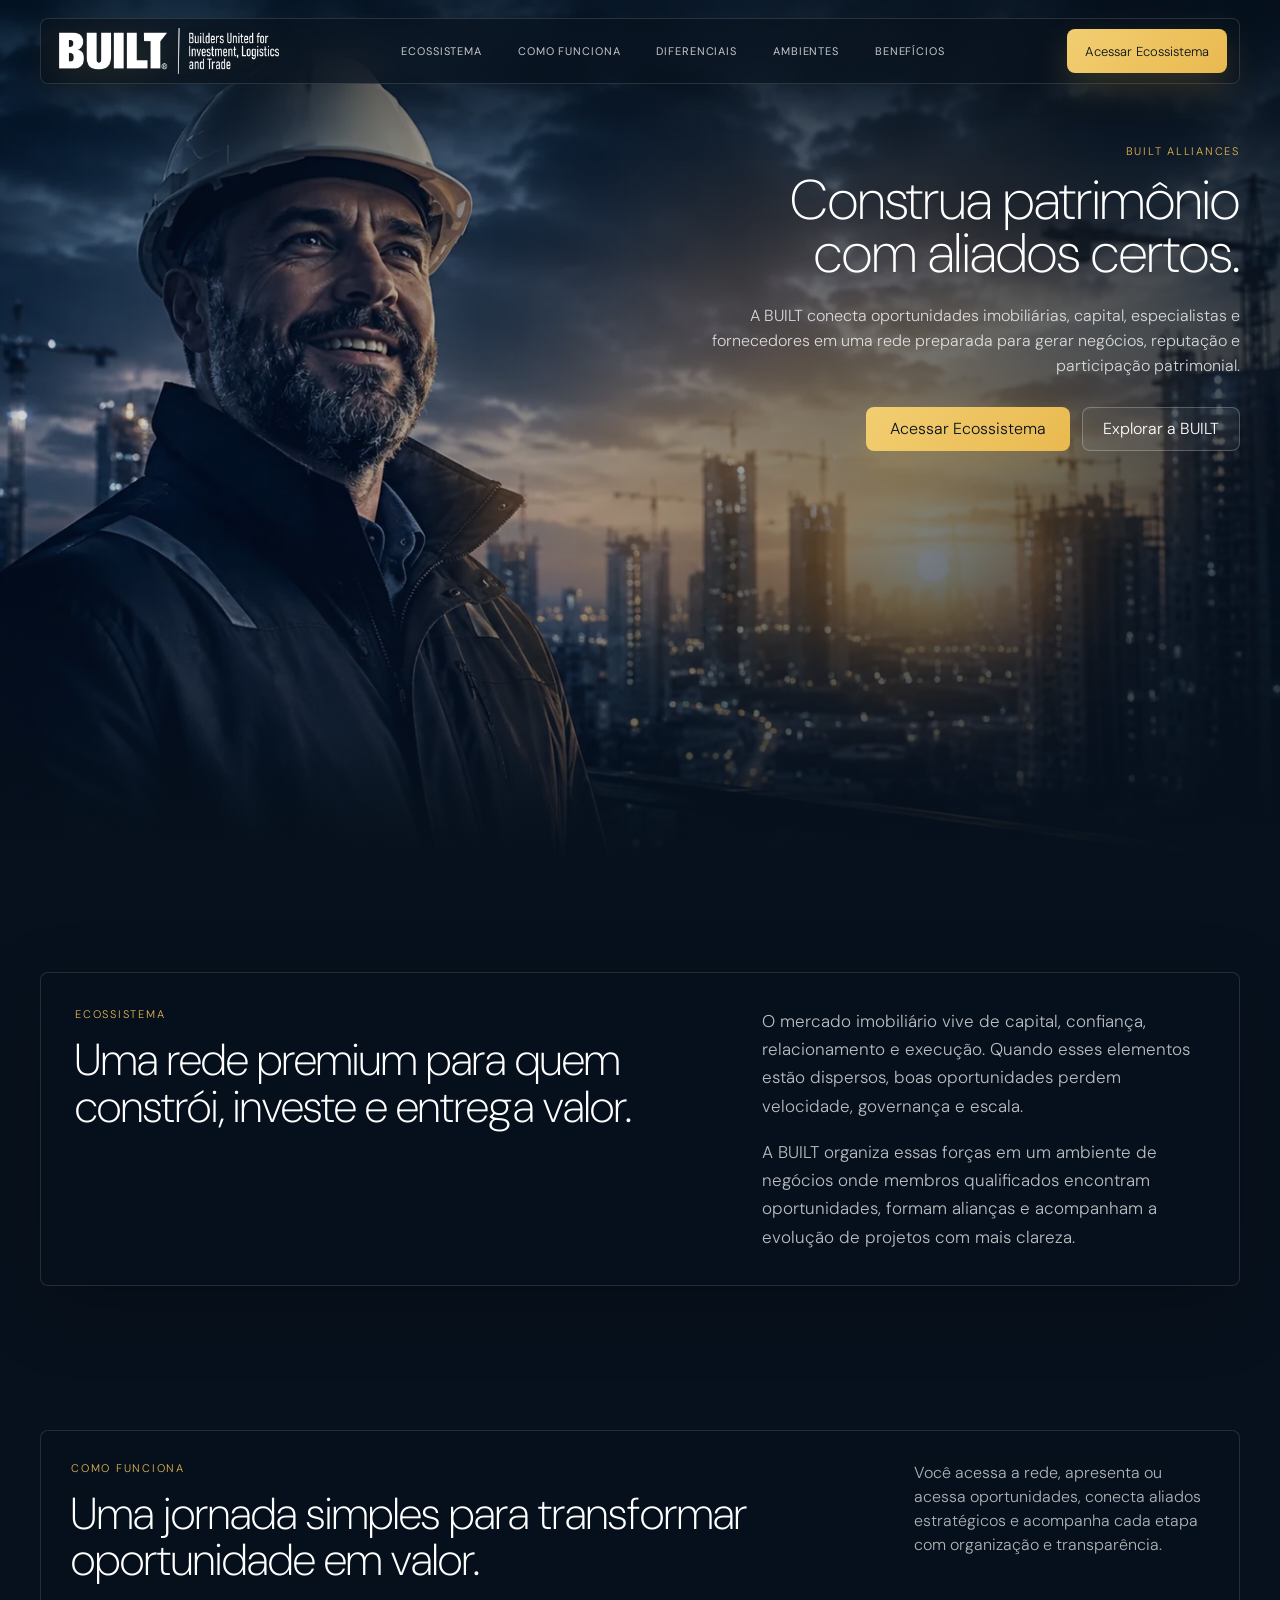
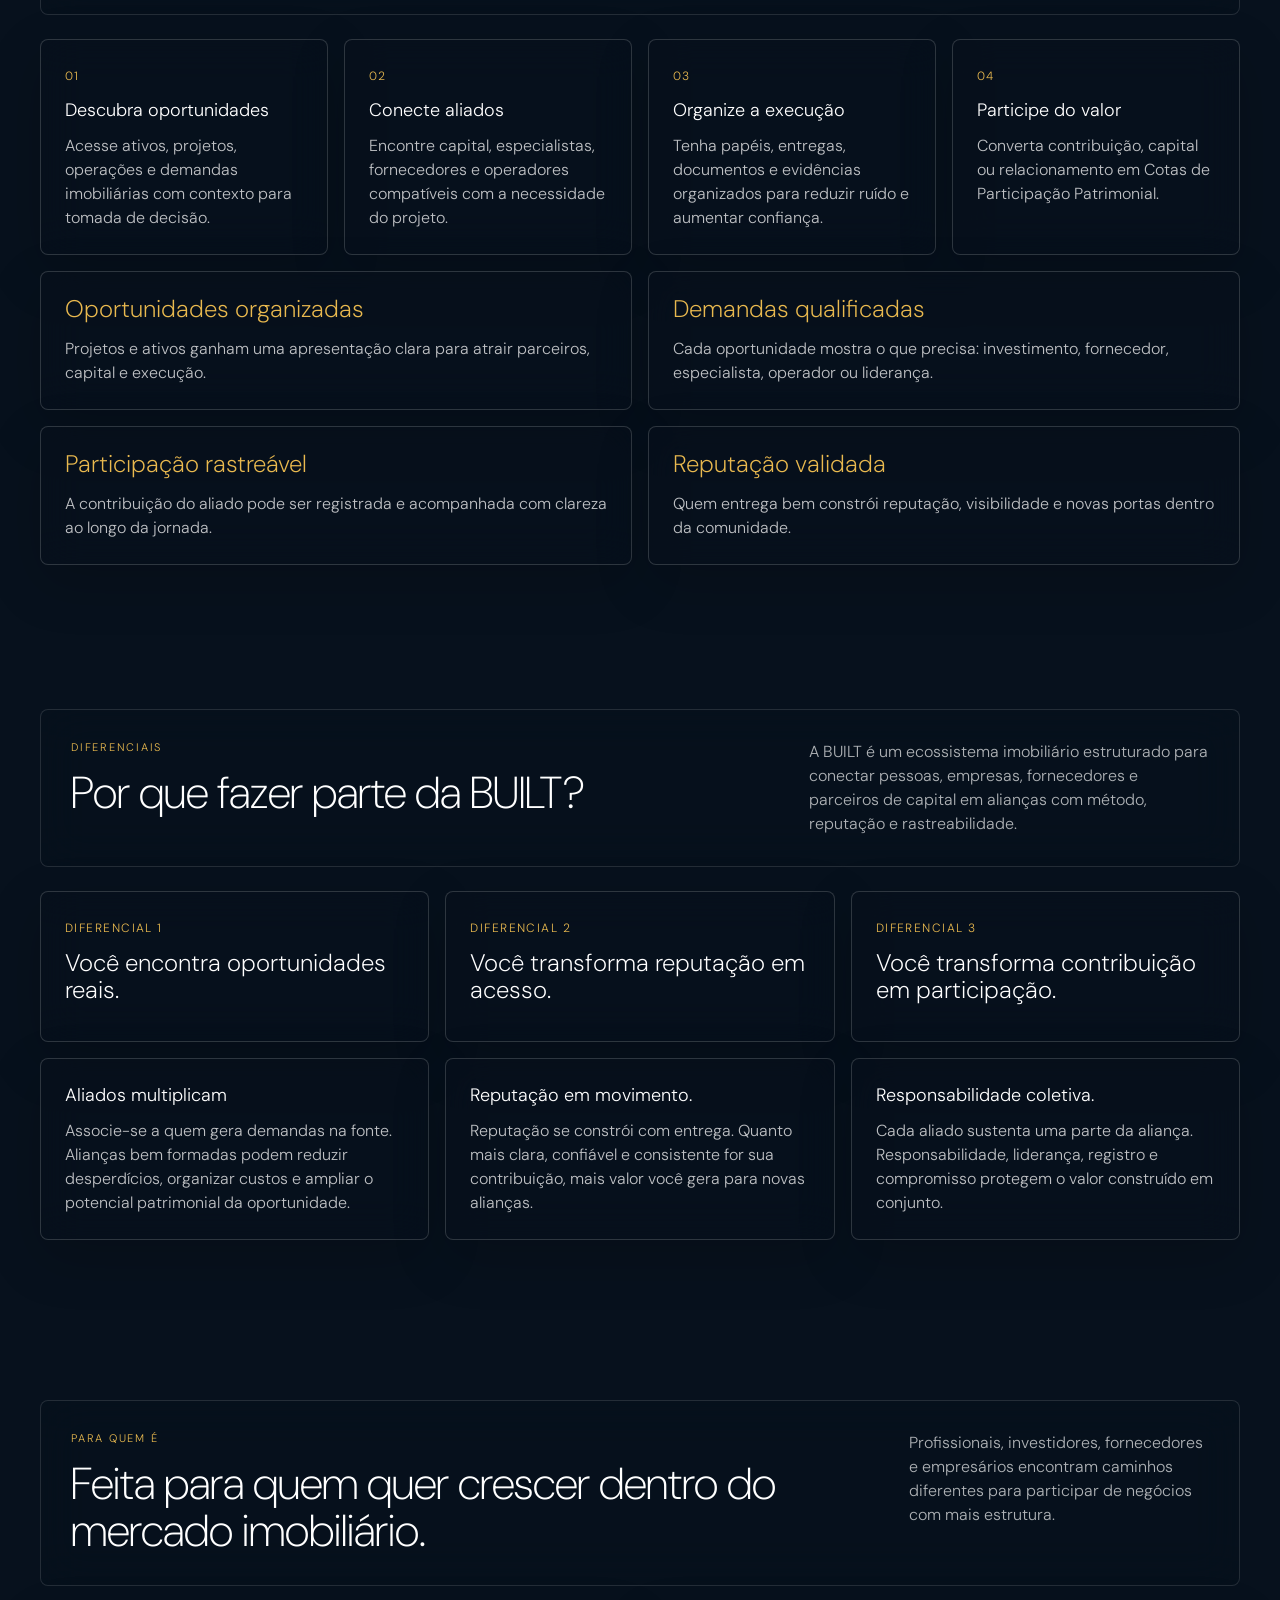
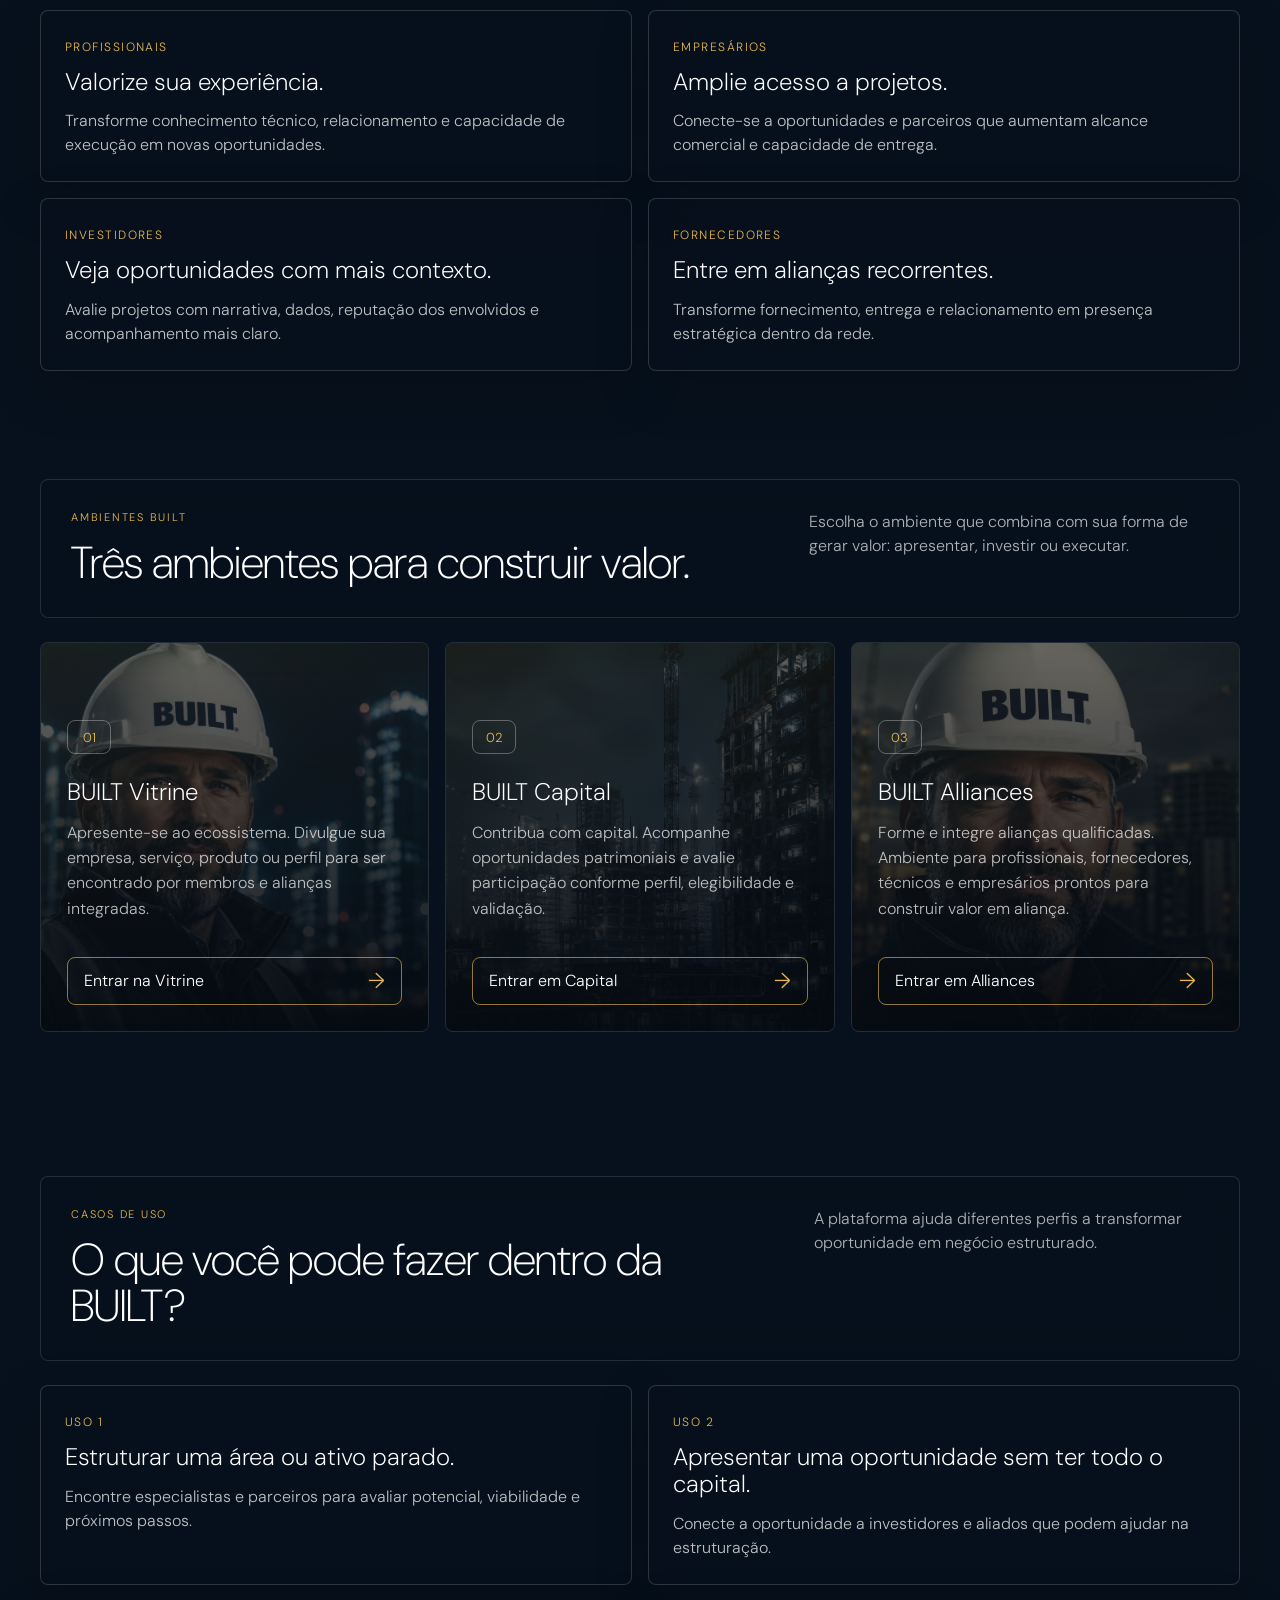
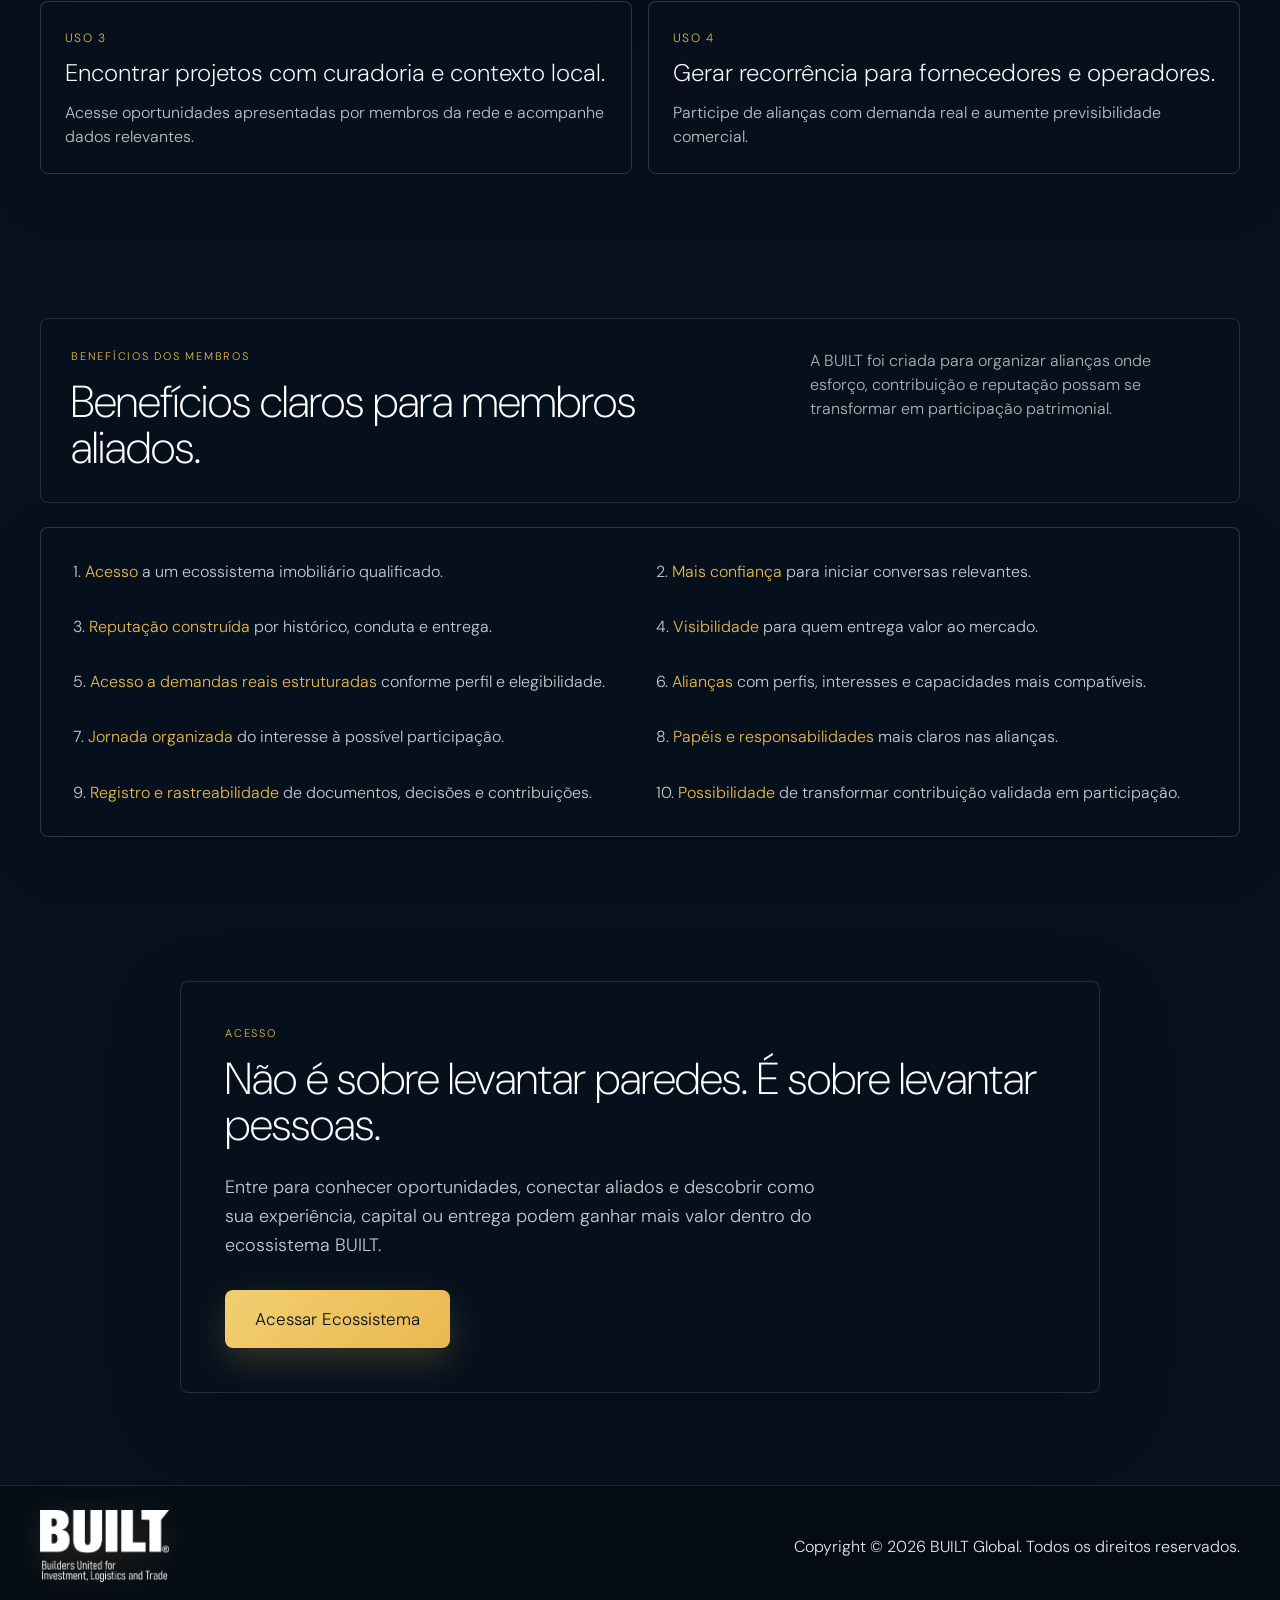
==== index.html @ 360d9e1a "Bust header logo cache" ====
<!doctype html>
<html lang="pt-BR">
  <head>
    <meta charset="utf-8">
    <meta name="viewport" content="width=device-width, initial-scale=1">
    <title>BUILT Alliances | Alianças Patrimoniais Imobiliárias</title>
    <meta
      name="description"
      content="BUILT Alliances conecta vitrine, capital e execução em um ecossistema digital para construção, investimento e desenvolvimento imobiliário."
    >
    <link rel="icon" type="image/svg+xml" href="assets/favicon.svg?v=20260610">
    <link rel="preconnect" href="https://fonts.googleapis.com">
    <link rel="preconnect" href="https://fonts.gstatic.com" crossorigin>
    <link href="https://fonts.googleapis.com/css2?family=DM+Sans:opsz,wght@9..40,200..900&display=swap" rel="stylesheet">
    <link rel="stylesheet" href="styles.css?v=20260605-thin-uppercase">
  </head>
  <body>
    <header class="site-header" data-header>
      <a class="brand" href="#inicio" aria-label="BUILT Alliances">
        <img src="assets/images/built-logo-header-wide-white.png?v=20260619" alt="BUILT">
      </a>

      <button class="menu-toggle" type="button" aria-label="Abrir menu" aria-expanded="false" aria-controls="main-nav">
        <span></span>
        <span></span>
      </button>

      <nav class="main-nav" id="main-nav" aria-label="Navegação principal">
        <a href="#ecossistema">ECOSSISTEMA</a>
        <a href="#metodo">COMO FUNCIONA</a>
        <a href="#jornada">DIFERENCIAIS</a>
        <a href="#ambientes">AMBIENTES</a>
        <a href="#beneficios">BENEFÍCIOS</a>
      </nav>

      <a class="header-cta" href="https://app.builtalliances.com/">Acessar Ecossistema</a>
    </header>

    <main>
      <section class="hero section" id="inicio" data-section>
        <div class="hero-shade"></div>
        <div class="hero-content">
          <p class="eyebrow">BUILT Alliances</p>
          <h1>Construa patrimônio com aliados certos.</h1>
          <p class="hero-copy">
            A BUILT conecta oportunidades imobiliárias, capital, especialistas e fornecedores em uma rede preparada para
            gerar negócios, reputação e participação patrimonial.
          </p>
          <div class="hero-actions">
            <a class="primary-button" href="https://app.builtalliances.com/">Acessar Ecossistema</a>
            <a class="secondary-button" href="#ecossistema">Explorar a BUILT</a>
          </div>
        </div>
      </section>

      <section class="section intro-band" id="ecossistema" data-section>
        <div class="split-layout">
          <div>
            <div class="section-kicker">Ecossistema</div>
            <h2>Uma rede premium para quem constrói, investe e entrega valor.</h2>
          </div>
          <div class="lead-stack">
            <p>
              O mercado imobiliário vive de capital, confiança, relacionamento e execução. Quando esses elementos estão
              dispersos, boas oportunidades perdem velocidade, governança e escala.
            </p>
            <p>
              A BUILT organiza essas forças em um ambiente de negócios onde membros qualificados encontram oportunidades,
              formam alianças e acompanham a evolução de projetos com mais clareza.
            </p>
          </div>
        </div>
      </section>

      <section class="section method-section" id="metodo" data-section>
        <div class="section-heading">
          <div>
            <div class="section-kicker">Como funciona</div>
            <h2>Uma jornada simples para transformar oportunidade em valor.</h2>
          </div>
          <p>Você acessa a rede, apresenta ou acessa oportunidades, conecta aliados estratégicos e acompanha cada etapa com organização e transparência.</p>
        </div>

        <div class="force-grid">
          <article>
            <span>01</span>
            <strong>Descubra oportunidades</strong>
            <p>Acesse ativos, projetos, operações e demandas imobiliárias com contexto para tomada de decisão.</p>
          </article>
          <article>
            <span>02</span>
            <strong>Conecte aliados</strong>
            <p>Encontre capital, especialistas, fornecedores e operadores compatíveis com a necessidade do projeto.</p>
          </article>
          <article>
            <span>03</span>
            <strong>Organize a execução</strong>
            <p>Tenha papéis, entregas, documentos e evidências organizados para reduzir ruído e aumentar confiança.</p>
          </article>
          <article>
            <span>04</span>
            <strong>Participe do valor</strong>
            <p>Converta contribuição, capital ou relacionamento em Cotas de Participação Patrimonial.</p>
          </article>
        </div>

        <div class="method-flow">
          <article>
            <h3>Oportunidades organizadas</h3>
            <p>Projetos e ativos ganham uma apresentação clara para atrair parceiros, capital e execução.</p>
          </article>
          <article>
            <h3>Demandas qualificadas</h3>
            <p>Cada oportunidade mostra o que precisa: investimento, fornecedor, especialista, operador ou liderança.</p>
          </article>
          <article>
            <h3>Participação rastreável</h3>
            <p>A contribuição do aliado pode ser registrada e acompanhada com clareza ao longo da jornada.</p>
          </article>
          <article>
            <h3>Reputação validada</h3>
            <p>Quem entrega bem constrói reputação, visibilidade e novas portas dentro da comunidade.</p>
          </article>
        </div>
      </section>

      <section class="section principles-section" id="jornada" data-section>
        <div class="section-heading">
          <div>
            <div class="section-kicker">Diferenciais</div>
            <h2>Por que fazer parte da BUILT?</h2>
          </div>
          <p>A BUILT é um ecossistema imobiliário estruturado para conectar pessoas, empresas, fornecedores e parceiros de capital em alianças com método, reputação e rastreabilidade.</p>
        </div>

        <div class="principles-grid">
          <article>
            <span>Diferencial 1</span>
            <h3>Você encontra oportunidades reais.</h3>
          </article>
          <article>
            <span>Diferencial 2</span>
            <h3>Você transforma reputação em acesso.</h3>
          </article>
          <article>
            <span>Diferencial 3</span>
            <h3>Você transforma contribuição em participação.</h3>
          </article>
        </div>

        <div class="values-grid">
          <article>
            <strong>Aliados multiplicam</strong>
            <p>Associe-se a quem gera demandas na fonte. Alianças bem formadas podem reduzir desperdícios, organizar custos e ampliar o potencial patrimonial da oportunidade.</p>
          </article>
          <article>
            <strong>Reputação em movimento.</strong>
            <p>Reputação se constrói com entrega. Quanto mais clara, confiável e consistente for sua contribuição, mais valor você gera para novas alianças.</p>
          </article>
          <article>
            <strong>Responsabilidade coletiva.</strong>
            <p>Cada aliado sustenta uma parte da aliança. Responsabilidade, liderança, registro e compromisso protegem o valor construído em conjunto.</p>
          </article>
        </div>
      </section>

      <section class="section generation-section" data-section>
        <div class="section-heading">
          <div>
            <div class="section-kicker">Para quem é</div>
            <h2>Feita para quem quer crescer dentro do mercado imobiliário.</h2>
          </div>
          <p>Profissionais, investidores, fornecedores e empresários encontram caminhos diferentes para participar de negócios com mais estrutura.</p>
        </div>

        <div class="generation-grid">
          <article>
            <span>Profissionais</span>
            <h3>Valorize sua experiência.</h3>
            <p>Transforme conhecimento técnico, relacionamento e capacidade de execução em novas oportunidades.</p>
          </article>
          <article>
            <span>Empresários</span>
            <h3>Amplie acesso a projetos.</h3>
            <p>Conecte-se a oportunidades e parceiros que aumentam alcance comercial e capacidade de entrega.</p>
          </article>
          <article>
            <span>Investidores</span>
            <h3>Veja oportunidades com mais contexto.</h3>
            <p>Avalie projetos com narrativa, dados, reputação dos envolvidos e acompanhamento mais claro.</p>
          </article>
          <article>
            <span>Fornecedores</span>
            <h3>Entre em alianças recorrentes.</h3>
            <p>Transforme fornecimento, entrega e relacionamento em presença estratégica dentro da rede.</p>
          </article>
        </div>
      </section>

      <section class="section modules" id="ambientes" data-section>
        <div class="section-heading">
          <div>
            <div class="section-kicker">Ambientes BUILT</div>
            <h2>Três ambientes para construir valor.</h2>
          </div>
          <p>Escolha o ambiente que combina com sua forma de gerar valor: apresentar, investir ou executar.</p>
        </div>

        <div class="module-grid">
          <article class="module-card module-card-vitrine">
            <span class="module-icon">01</span>
            <h3>BUILT Vitrine</h3>
            <p>Apresente-se ao ecossistema. Divulgue sua empresa, serviço, produto ou perfil para ser encontrado por membros e alianças integradas.</p>
            <a href="https://app.builtalliances.com/" aria-label="Entrar na Vitrine">Entrar na Vitrine</a>
          </article>
          <article class="module-card module-card-capital">
            <span class="module-icon">02</span>
            <h3>BUILT Capital</h3>
            <p>Contribua com capital. Acompanhe oportunidades patrimoniais e avalie participação conforme perfil, elegibilidade e validação.</p>
            <a href="https://app.builtalliances.com/" aria-label="Entrar em Capital">Entrar em Capital</a>
          </article>
          <article class="module-card module-card-alliances">
            <span class="module-icon">03</span>
            <h3>BUILT Alliances</h3>
            <p>Forme e integre alianças qualificadas. Ambiente para profissionais, fornecedores, técnicos e empresários prontos para construir valor em aliança.</p>
            <a href="https://app.builtalliances.com/" aria-label="Entrar em Alliances">Entrar em Alliances</a>
          </article>
        </div>
      </section>

      <section class="section scenarios-section" data-section>
        <div class="section-heading">
          <div>
            <div class="section-kicker">Casos de uso</div>
            <h2>O que você pode fazer dentro da BUILT?</h2>
          </div>
          <p>A plataforma ajuda diferentes perfis a transformar oportunidade em negócio estruturado.</p>
        </div>

        <div class="scenario-grid">
          <article>
            <span>Uso 1</span>
            <h3>Estruturar uma área ou ativo parado.</h3>
            <p>Encontre especialistas e parceiros para avaliar potencial, viabilidade e próximos passos.</p>
          </article>
          <article>
            <span>Uso 2</span>
            <h3>Apresentar uma oportunidade sem ter todo o capital.</h3>
            <p>Conecte a oportunidade a investidores e aliados que podem ajudar na estruturação.</p>
          </article>
          <article>
            <span>Uso 3</span>
            <h3>Encontrar projetos com curadoria e contexto local.</h3>
            <p>Acesse oportunidades apresentadas por membros da rede e acompanhe dados relevantes.</p>
          </article>
          <article>
            <span>Uso 4</span>
            <h3>Gerar recorrência para fornecedores e operadores.</h3>
            <p>Participe de alianças com demanda real e aumente previsibilidade comercial.</p>
          </article>
        </div>
      </section>

      <section class="section benefits-section" id="beneficios" data-section>
        <div class="section-heading">
          <div>
            <div class="section-kicker">Benefícios dos membros</div>
            <h2>Benefícios claros para membros aliados.</h2>
          </div>
          <p>A BUILT foi criada para organizar alianças onde esforço, contribuição e reputação possam se transformar em participação patrimonial.</p>
        </div>

        <ol class="benefit-list">
          <li><strong>Acesso</strong> a um ecossistema imobiliário qualificado.</li>
          <li><strong>Mais confiança</strong> para iniciar conversas relevantes.</li>
          <li><strong>Reputação construída</strong> por histórico, conduta e entrega.</li>
          <li><strong>Visibilidade</strong> para quem entrega valor ao mercado.</li>
          <li><strong>Acesso a demandas reais estruturadas</strong> conforme perfil e elegibilidade.</li>
          <li><strong>Alianças</strong> com perfis, interesses e capacidades mais compatíveis.</li>
          <li><strong>Jornada organizada</strong> do interesse à possível participação.</li>
          <li><strong>Papéis e responsabilidades</strong> mais claros nas alianças.</li>
          <li><strong>Registro e rastreabilidade</strong> de documentos, decisões e contribuições.</li>
          <li><strong>Possibilidade</strong> de transformar contribuição validada em participação.</li>
        </ol>
      </section>

      <section class="section app-section" id="app" data-section>
        <div class="app-content">
          <div class="section-kicker">Acesso</div>
          <h2>Não é sobre levantar paredes. É sobre levantar pessoas.</h2>
          <p>
            Entre para conhecer oportunidades, conectar aliados e descobrir como sua experiência, capital ou entrega
            podem ganhar mais valor dentro do ecossistema BUILT.
          </p>
          <a class="primary-button large" href="https://app.builtalliances.com/" aria-label="Acessar Ecossistema BUILT">Acessar Ecossistema</a>
        </div>
      </section>
    </main>

    <footer class="site-footer">
      <img src="assets/images/built-logo-horizontal-white.png" alt="BUILT">
      <span>Copyright © <span data-current-year>2026</span> BUILT Global. Todos os direitos reservados.</span>
    </footer>

    <script src="script.js?v=20260605-thin-uppercase"></script>
  </body>
</html>
---- styles.css ----
:root {
  --ink: #07111d;
  --night: #0a1725;
  --steel: #132235;
  --mist: #dbe4ec;
  --muted: #9ba8b6;
  --white: #ffffff;
  --gold: #e9b94f;
  --gold-soft: #f2ce72;
  --gold-dark: #b88528;
  --line: rgba(255, 255, 255, 0.12);
  --glass: rgba(8, 17, 30, 0.56);
  --header-height: 82px;
  --content-width: 1200px;
  --section-gap: 72px;
}

* {
  box-sizing: border-box;
}

html {
  scroll-behavior: smooth;
}

body {
  margin: 0;
  color: var(--white);
  background: #07111d;
  font-family: "DM Sans", system-ui, -apple-system, BlinkMacSystemFont, "Segoe UI", sans-serif;
  font-weight: 300;
  font-variation-settings: "wght" 300;
  overflow-x: hidden;
}

body::before {
  content: "";
  position: fixed;
  inset: 0;
  z-index: -2;
  background: #07111d;
}

body::after {
  display: none;
}

body.menu-open {
  overflow: hidden;
}

img {
  display: block;
  max-width: 100%;
}

a {
  color: inherit;
  text-decoration: none;
}

.site-header {
  position: fixed;
  z-index: 50;
  top: 18px;
  left: 50%;
  width: min(var(--content-width), calc(100% - 32px));
  min-height: 64px;
  transform: translateX(-50%);
  display: grid;
  grid-template-columns: auto 1fr auto;
  align-items: center;
  gap: 24px;
  padding: 9px 12px 9px 18px;
  border: 1px solid rgba(255, 255, 255, 0.13);
  border-radius: 8px;
  background: rgba(7, 17, 29, 0.72);
  backdrop-filter: blur(20px);
  box-shadow: 0 18px 56px rgba(0, 0, 0, 0.26);
  transition: background 220ms ease, border-color 220ms ease, top 220ms ease;
}

.site-header.is-scrolled {
  top: 10px;
  background: rgba(7, 17, 29, 0.92);
  border-color: rgba(233, 185, 79, 0.28);
}

.brand {
  width: 220px;
  height: 46px;
  display: flex;
  align-items: center;
}

.brand img {
  width: 100%;
  height: 100%;
  object-fit: contain;
  object-position: left center;
  filter: drop-shadow(0 6px 18px rgba(233, 185, 79, 0.18));
}

.site-footer img {
  width: 100%;
  filter: drop-shadow(0 6px 18px rgba(233, 185, 79, 0.18));
}

.main-nav {
  display: flex;
  justify-content: center;
  gap: 8px;
}

.main-nav a {
  min-height: 40px;
  display: inline-flex;
  align-items: center;
  padding: 0 14px;
  border-radius: 8px;
  color: rgba(255, 255, 255, 0.74);
  font-size: 11px;
  font-weight: 420;
  font-variation-settings: "wght" 420;
  letter-spacing: 0.08em;
  text-transform: uppercase;
  transition: color 180ms ease, background 180ms ease;
}

.main-nav a:hover,
.main-nav a.is-active {
  color: var(--white);
  background: rgba(233, 185, 79, 0.13);
}

.header-cta,
.primary-button,
.secondary-button {
  min-height: 44px;
  display: inline-flex;
  align-items: center;
  justify-content: center;
  gap: 10px;
  border-radius: 8px;
  font-weight: 460;
  letter-spacing: 0;
  transition: transform 180ms ease, box-shadow 180ms ease, border-color 180ms ease, background 180ms ease;
}

.header-cta,
.primary-button {
  color: #07111d;
  background: linear-gradient(135deg, var(--gold-soft), var(--gold));
  box-shadow: 0 14px 34px rgba(233, 185, 79, 0.20);
}

.header-cta {
  padding: 0 18px;
  font-size: 13px;
}

.primary-button {
  padding: 0 24px;
}

.primary-button.large {
  min-height: 58px;
  padding: 0 30px;
  font-size: 17px;
}

.secondary-button {
  padding: 0 20px;
  border: 1px solid rgba(255, 255, 255, 0.24);
  background: rgba(255, 255, 255, 0.055);
  color: var(--white);
}

.header-cta:hover,
.primary-button:hover,
.secondary-button:hover {
  transform: translateY(-2px);
}

.menu-toggle {
  display: none;
  width: 44px;
  height: 44px;
  border: 1px solid var(--line);
  border-radius: 8px;
  background: rgba(255, 255, 255, 0.08);
  padding: 0;
}

.menu-toggle span {
  display: block;
  width: 18px;
  height: 2px;
  margin: 5px auto;
  background: var(--white);
  transition: transform 180ms ease;
}

.section {
  position: relative;
  width: min(var(--content-width), calc(100% - 40px));
  margin-inline: auto;
  scroll-margin-top: 110px;
  overflow: visible;
}

.intro-band,
.modules,
.method-section,
.principles-section,
.scenarios-section,
.benefits-section,
.generation-section {
  overflow: visible;
}

.hero {
  display: grid;
  width: 100%;
  min-height: 100svh;
  max-width: none;
  align-items: start;
  margin-inline: 0;
  padding: 0 max(20px, calc((100vw - var(--content-width)) / 2));
  background:
    linear-gradient(90deg, rgba(7, 17, 29, 0.08) 0%, rgba(7, 17, 29, 0.22) 42%, rgba(7, 17, 29, 0.72) 100%),
    linear-gradient(0deg, rgba(7, 17, 29, 0.78) 0%, rgba(7, 17, 29, 0.04) 44%, rgba(7, 17, 29, 0.38) 100%),
    url("assets/images/built-10.webp") center / cover no-repeat;
}

.hero::before {
  display: none;
}

.hero::after {
  content: "";
  position: absolute;
  left: 0;
  right: 0;
  bottom: 0;
  height: 170px;
  background: linear-gradient(180deg, rgba(7, 17, 29, 0), #07111d 78%);
  pointer-events: none;
}

.hero-bg,
.hero-slide,
.hero-slider,
.hero-progress,
.app-section > img {
  display: none;
}

.hero-bg {
  position: absolute;
  inset: 0;
  width: 100%;
  height: 100%;
  object-fit: cover;
}

.hero-shade {
  display: none;
}

.hero-content {
  position: relative;
  z-index: 2;
  justify-self: end;
  width: min(560px, 100%);
  margin-top: clamp(142px, 16vh, 180px);
  padding: 0;
  border: 0;
  border-radius: 0;
  background: transparent;
  backdrop-filter: none;
  box-shadow: none;
  text-align: right;
  transform: translateY(20px);
  opacity: 0;
  animation: reveal 700ms ease 140ms forwards;
}

.eyebrow,
.section-kicker {
  margin: 0 0 16px;
  color: var(--gold);
  font-family: "DM Sans", system-ui, sans-serif;
  font-size: 11px;
  font-weight: 460;
  letter-spacing: 0.16em;
  text-transform: uppercase;
}

h1,
h2,
h3,
p {
  margin-top: 0;
}

h1 {
  margin-bottom: 22px;
  font-family: "DM Sans", system-ui, sans-serif;
  font-size: clamp(48px, 4.35vw, 76px);
  line-height: 0.96;
  font-weight: 200;
  font-variation-settings: "wght" 200;
  letter-spacing: 0;
  max-width: 560px;
}

h2 {
  margin-bottom: 0;
  font-family: "DM Sans", system-ui, sans-serif;
  font-size: clamp(34px, 3.5vw, 56px);
  line-height: 1.04;
  font-weight: 220;
  font-variation-settings: "wght" 220;
  letter-spacing: 0;
}

h3 {
  margin-bottom: 14px;
  font-family: "DM Sans", system-ui, sans-serif;
  font-size: 24px;
  line-height: 1.16;
  font-weight: 260;
  font-variation-settings: "wght" 260;
}

.hero-copy {
  width: min(540px, 100%);
  margin-left: auto;
  margin-bottom: 28px;
  color: rgba(255, 255, 255, 0.78);
  font-size: clamp(16px, 0.95vw, 18px);
  line-height: 1.58;
}

.hero-actions {
  display: flex;
  flex-wrap: wrap;
  justify-content: flex-end;
  gap: 12px;
}

@media (max-height: 780px) and (min-width: 901px) {
  h1 {
    font-size: clamp(42px, 3.8vw, 60px);
    max-width: 540px;
  }

  .hero-copy {
    font-size: 17px;
    max-width: 520px;
  }
}

@media (min-width: 1600px) {
  :root {
    --content-width: 1240px;
  }

  .hero-content {
    width: 610px;
    margin-top: 170px;
  }
}

.intro-band,
.method-section,
.principles-section,
.modules,
.scenarios-section,
.benefits-section,
.generation-section {
  padding: var(--section-gap) 0;
  background: transparent;
}

.intro-band {
  display: flex;
  align-items: center;
}

.split-layout {
  width: 100%;
  display: grid;
  grid-template-columns: minmax(0, 1.1fr) minmax(300px, 0.8fr);
  gap: clamp(32px, 6vw, 84px);
  align-items: start;
  padding: clamp(22px, 3vw, 34px);
  border: 1px solid rgba(255, 255, 255, 0.12);
  border-radius: 8px;
  background: rgba(7, 17, 29, 0.56);
  backdrop-filter: blur(22px);
  box-shadow: 0 22px 72px rgba(0, 0, 0, 0.22);
}

.lead-stack {
  display: grid;
  gap: 18px;
  color: rgba(255, 255, 255, 0.72);
  font-size: 17px;
  line-height: 1.66;
}

.lead-stack p {
  margin-bottom: 0;
}

.force-grid,
.method-flow,
.principles-grid,
.values-grid,
.scenario-grid,
.generation-grid {
  display: grid;
  gap: 16px;
}

.force-grid {
  grid-template-columns: repeat(4, minmax(0, 1fr));
  margin-bottom: 16px;
}

.method-flow,
.scenario-grid,
.generation-grid {
  grid-template-columns: repeat(2, minmax(0, 1fr));
}

.principles-grid,
.values-grid {
  grid-template-columns: repeat(3, minmax(0, 1fr));
  margin-bottom: 16px;
}

.force-grid article,
.method-flow article,
.principles-grid article,
.values-grid article,
.scenario-grid article,
.generation-grid article,
.benefit-list {
  border: 1px solid rgba(255, 255, 255, 0.16);
  border-radius: 8px;
  background: rgba(7, 17, 29, 0.58);
  backdrop-filter: blur(20px);
  box-shadow: 0 18px 54px rgba(0, 0, 0, 0.18);
}

.force-grid article,
.method-flow article,
.principles-grid article,
.values-grid article,
.scenario-grid article,
.generation-grid article {
  padding: 24px;
}

.force-grid span,
.principles-grid span,
.scenario-grid span,
.generation-grid span {
  display: inline-flex;
  margin-bottom: 14px;
  color: var(--gold);
  font-size: 12px;
  font-weight: 440;
  letter-spacing: 0.12em;
  text-transform: uppercase;
}

.force-grid strong,
.values-grid strong {
  display: block;
  margin-bottom: 12px;
  color: var(--white);
  font-size: 18px;
  font-weight: 360;
}

.method-flow h3,
.principles-grid h3,
.scenario-grid h3,
.generation-grid h3 {
  line-height: 1.12;
}

.force-grid p,
.method-flow p,
.values-grid p,
.scenario-grid p,
.generation-grid p {
  margin-bottom: 0;
  color: rgba(255, 255, 255, 0.74);
  line-height: 1.5;
}

.method-flow h3 {
  color: var(--gold);
}

.benefit-list {
  display: grid;
  grid-template-columns: repeat(2, minmax(0, 1fr));
  gap: 0;
  margin: 0;
  padding: 16px;
  list-style-position: inside;
}

.benefit-list li {
  padding: 16px;
  color: rgba(255, 255, 255, 0.78);
  line-height: 1.45;
}

.benefit-list strong {
  color: var(--gold);
  font-weight: 440;
}

.section-heading {
  display: flex;
  justify-content: space-between;
  gap: 36px;
  align-items: start;
  margin-bottom: 24px;
  padding: clamp(22px, 2.4vw, 30px);
  border: 1px solid rgba(255, 255, 255, 0.12);
  border-radius: 8px;
  background: rgba(7, 17, 29, 0.54);
  backdrop-filter: blur(22px);
}

.section-heading > p {
  width: min(400px, 100%);
  margin: 0;
  color: rgba(255, 255, 255, 0.68);
  line-height: 1.5;
}

.modules {
  display: flex;
  flex-direction: column;
  justify-content: center;
  padding-top: 36px;
}

.module-grid {
  display: grid;
  grid-template-columns: repeat(3, minmax(0, 1fr));
  gap: 16px;
}

.module-card {
  position: relative;
  min-height: 390px;
  display: flex;
  flex-direction: column;
  justify-content: flex-end;
  padding: 26px;
  border: 1px solid var(--line);
  border-radius: 8px;
  overflow: hidden;
  background: rgba(7, 17, 29, 0.58);
  backdrop-filter: blur(20px);
  isolation: isolate;
  transition: transform 260ms ease, border-color 260ms ease;
}

.module-card::before {
  content: "";
  position: absolute;
  inset: 0;
  z-index: -2;
  background: center / cover;
  opacity: 0.52;
  transition: transform 600ms ease, opacity 260ms ease;
}

.module-card::after {
  content: "";
  position: absolute;
  inset: 0;
  z-index: -1;
  background:
    linear-gradient(0deg, rgba(4, 10, 17, 0.94), rgba(4, 10, 17, 0.28)),
    linear-gradient(135deg, rgba(233, 185, 79, 0.14), rgba(184, 133, 40, 0.06));
}

.module-card-vitrine::before {
  background-image: url("assets/images/built-25.webp");
}

.module-card-capital::before {
  background-image: url("assets/images/built-20.webp");
}

.module-card-alliances::before {
  background-image: url("assets/images/built-30.webp");
}

.module-card:hover {
  transform: translateY(-6px);
  border-color: rgba(233, 185, 79, 0.54);
}

.module-card:hover::before {
  transform: scale(1.08);
  opacity: 0.68;
}

.module-icon {
  width: 44px;
  height: 34px;
  display: inline-flex;
  align-items: center;
  justify-content: center;
  margin-bottom: 24px;
  border: 1px solid rgba(255, 255, 255, 0.3);
  border-radius: 8px;
  color: var(--gold);
  font-size: 13px;
  font-weight: 420;
}

.module-card p {
  color: rgba(255, 255, 255, 0.72);
  line-height: 1.58;
}

.module-card a {
  min-height: 48px;
  display: inline-flex;
  align-items: center;
  justify-content: space-between;
  margin-top: 20px;
  padding: 0 16px;
  border: 1px solid rgba(233, 185, 79, 0.62);
  border-radius: 8px;
  color: var(--white);
  font-weight: 430;
}

.module-card a::after {
  content: "→";
  color: var(--gold);
  font-size: 22px;
}

.app-section {
  display: grid;
  place-items: center;
  padding: var(--section-gap) 0 92px;
  background: transparent;
}

.app-section::after {
  display: none;
}

.app-content {
  position: relative;
  z-index: 2;
  width: min(920px, 100%);
  padding: clamp(24px, 4vw, 44px);
  border: 1px solid rgba(255, 255, 255, 0.12);
  border-radius: 8px;
  background: rgba(7, 17, 29, 0.56);
  backdrop-filter: blur(22px);
  box-shadow: 0 22px 72px rgba(0, 0, 0, 0.24);
}

.app-content p {
  width: min(620px, 100%);
  margin: 24px 0 30px;
  color: rgba(255, 255, 255, 0.78);
  font-size: 18px;
  line-height: 1.62;
}

.site-footer {
  display: flex;
  align-items: center;
  justify-content: space-between;
  gap: 20px;
  padding: 24px max(20px, calc((100vw - var(--content-width)) / 2));
  border-top: 1px solid var(--line);
  background: rgba(5, 11, 19, 0.86);
  backdrop-filter: blur(18px);
  color: rgba(255, 255, 255, 0.68);
  font-size: 13px;
}

.site-footer img {
  width: 180px;
  max-height: 72px;
  object-fit: contain;
  object-position: left center;
}

.site-footer span {
  color: rgba(255, 255, 255, 0.9);
  font-size: 16px;
  font-weight: 420;
  text-align: right;
}

.reveal {
  opacity: 0;
  transform: translateY(28px);
  transition: opacity 650ms ease, transform 650ms ease;
}

.reveal.is-visible {
  opacity: 1;
  transform: translateY(0);
}

@keyframes reveal {
  to {
    opacity: 1;
    transform: translateY(0);
  }
}

@media (max-width: 900px) {
  :root {
    --section-gap: 42px;
  }

  .site-header {
    left: 16px;
    right: 16px;
    width: auto;
    transform: none;
    grid-template-columns: auto auto;
    justify-content: space-between;
    min-height: 58px;
    padding: 8px 10px 8px 14px;
    gap: 12px;
  }

  .brand {
    width: 180px;
    height: 40px;
  }

  .menu-toggle {
    display: block;
  }

  .main-nav {
    position: fixed;
    top: 76px;
    left: 16px;
    right: 16px;
    display: none;
    flex-direction: column;
    padding: 12px;
    border: 1px solid var(--line);
    border-radius: 8px;
    background: rgba(7, 17, 29, 0.96);
    backdrop-filter: blur(18px);
  }

  .main-nav.is-open {
    display: flex;
  }

  .header-cta {
    display: none;
  }

  .split-layout,
  .module-grid,
  .force-grid,
  .method-flow,
  .principles-grid,
  .values-grid,
  .scenario-grid,
  .generation-grid,
  .benefit-list {
    grid-template-columns: 1fr;
  }

  .hero {
    min-height: 760px;
    align-items: end;
    grid-template-columns: minmax(0, 1fr);
    padding: 104px 20px 40px;
    background:
      linear-gradient(0deg, rgba(5, 11, 19, 0.92) 0%, rgba(5, 11, 19, 0.56) 54%, rgba(5, 11, 19, 0.42) 100%),
      url("assets/images/built-10.webp") 31% center / cover no-repeat;
  }

  .hero-content {
    justify-self: start;
    width: min(100%, 350px);
    max-width: 350px;
    min-width: 0;
    margin-top: 0;
    text-align: left;
    padding: 20px;
    border: 1px solid rgba(255, 255, 255, 0.16);
    border-radius: 8px;
    background: rgba(7, 17, 29, 0.84);
    backdrop-filter: blur(14px);
    opacity: 1;
    transform: none;
    animation: none;
    overflow: hidden;
  }

  .hero-copy {
    width: 100%;
    margin-left: 0;
    overflow-wrap: break-word;
  }

  .hero-actions {
    justify-content: stretch;
  }

  .intro-band,
  .method-section,
  .principles-section,
  .modules,
  .scenarios-section,
  .benefits-section,
  .generation-section,
  .app-section {
    padding: var(--section-gap) 0;
  }

  .section-heading {
    display: grid;
    padding: 22px;
  }

  .force-grid article,
  .method-flow article,
  .principles-grid article,
  .values-grid article,
  .scenario-grid article,
  .generation-grid article {
    padding: 22px;
  }

  .module-card {
    min-height: 360px;
  }

  .site-footer {
    flex-direction: column;
    align-items: flex-start;
  }

  .site-footer span {
    text-align: left;
  }
}

@media (max-width: 520px) {
  h1 {
    max-width: 100%;
    font-size: clamp(32px, 9vw, 38px);
    line-height: 1;
    overflow-wrap: break-word;
  }

  h2 {
    font-size: clamp(30px, 8vw, 36px);
  }

  .hero-actions {
    display: grid;
  }

  .primary-button,
  .secondary-button {
    width: 100%;
  }

  .split-layout,
  .app-content {
    padding: 22px;
  }

  .module-card {
    min-height: 320px;
    padding: 22px;
  }

}
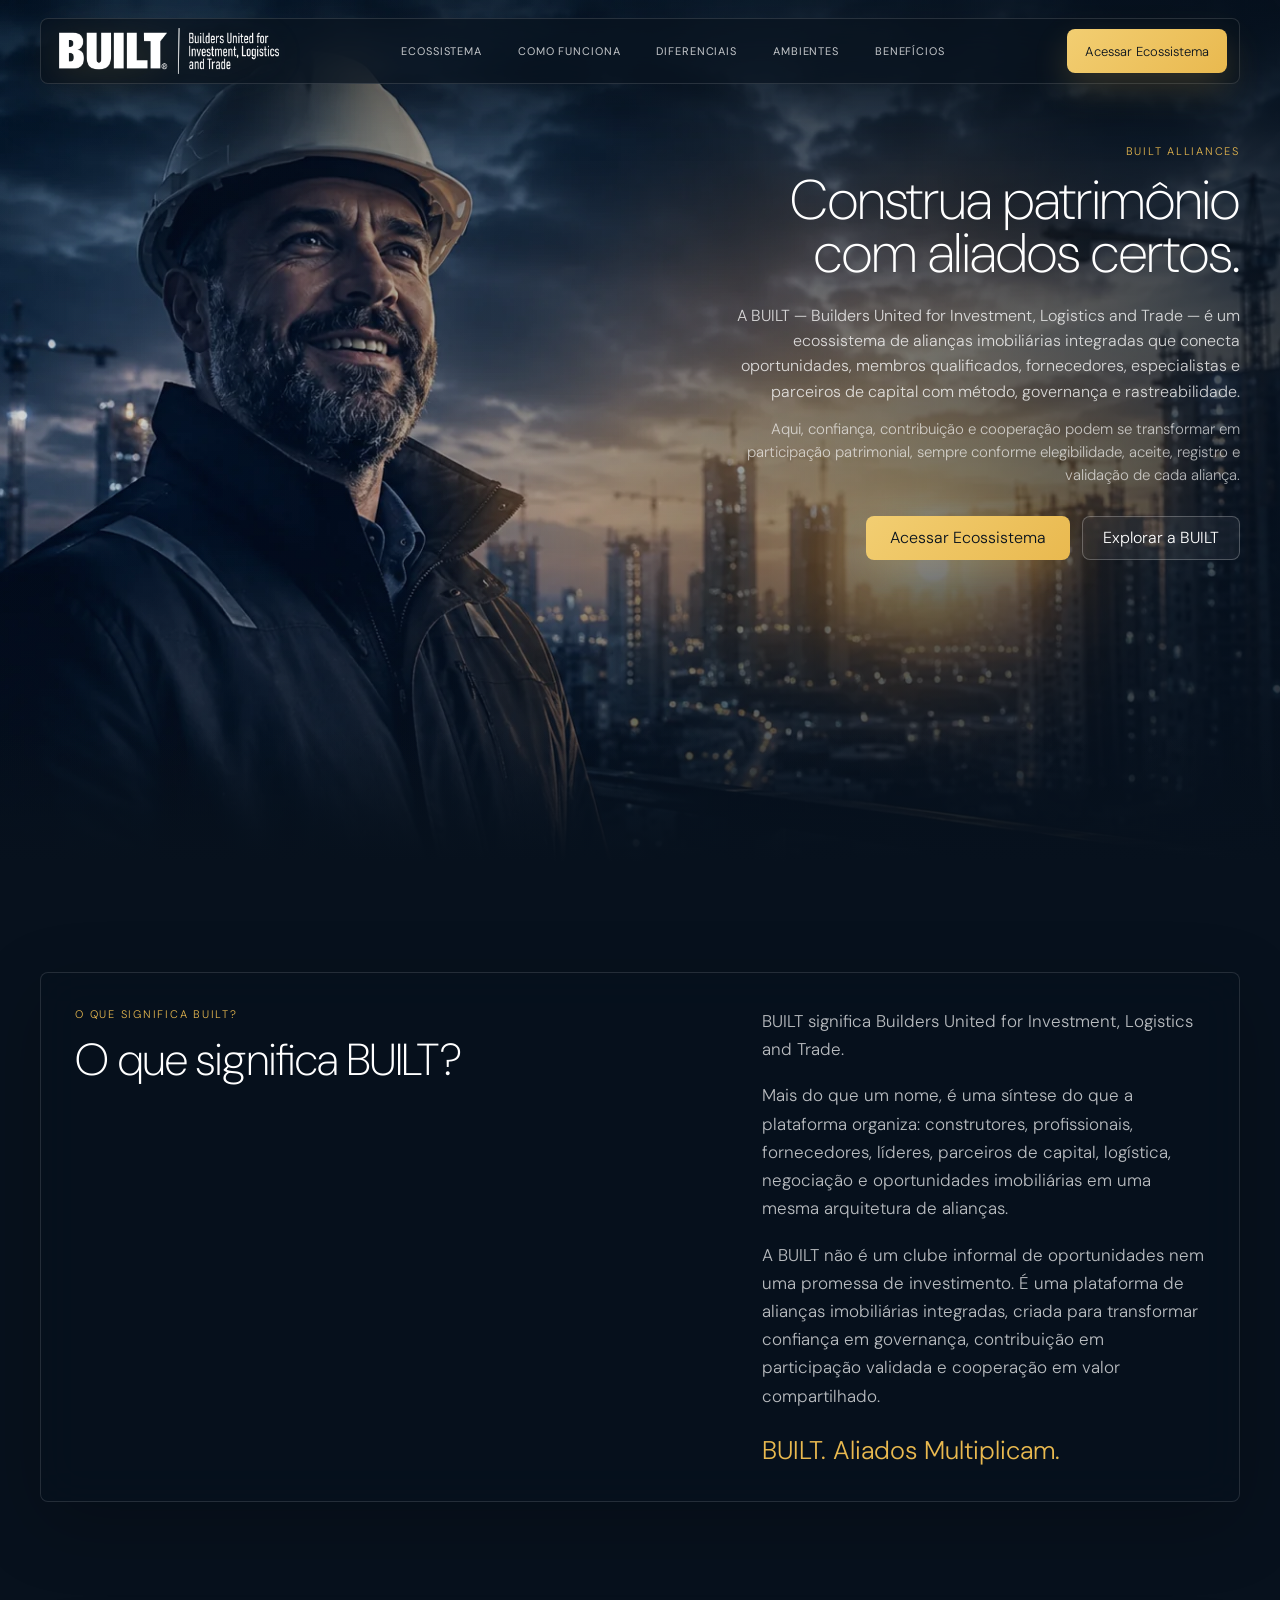
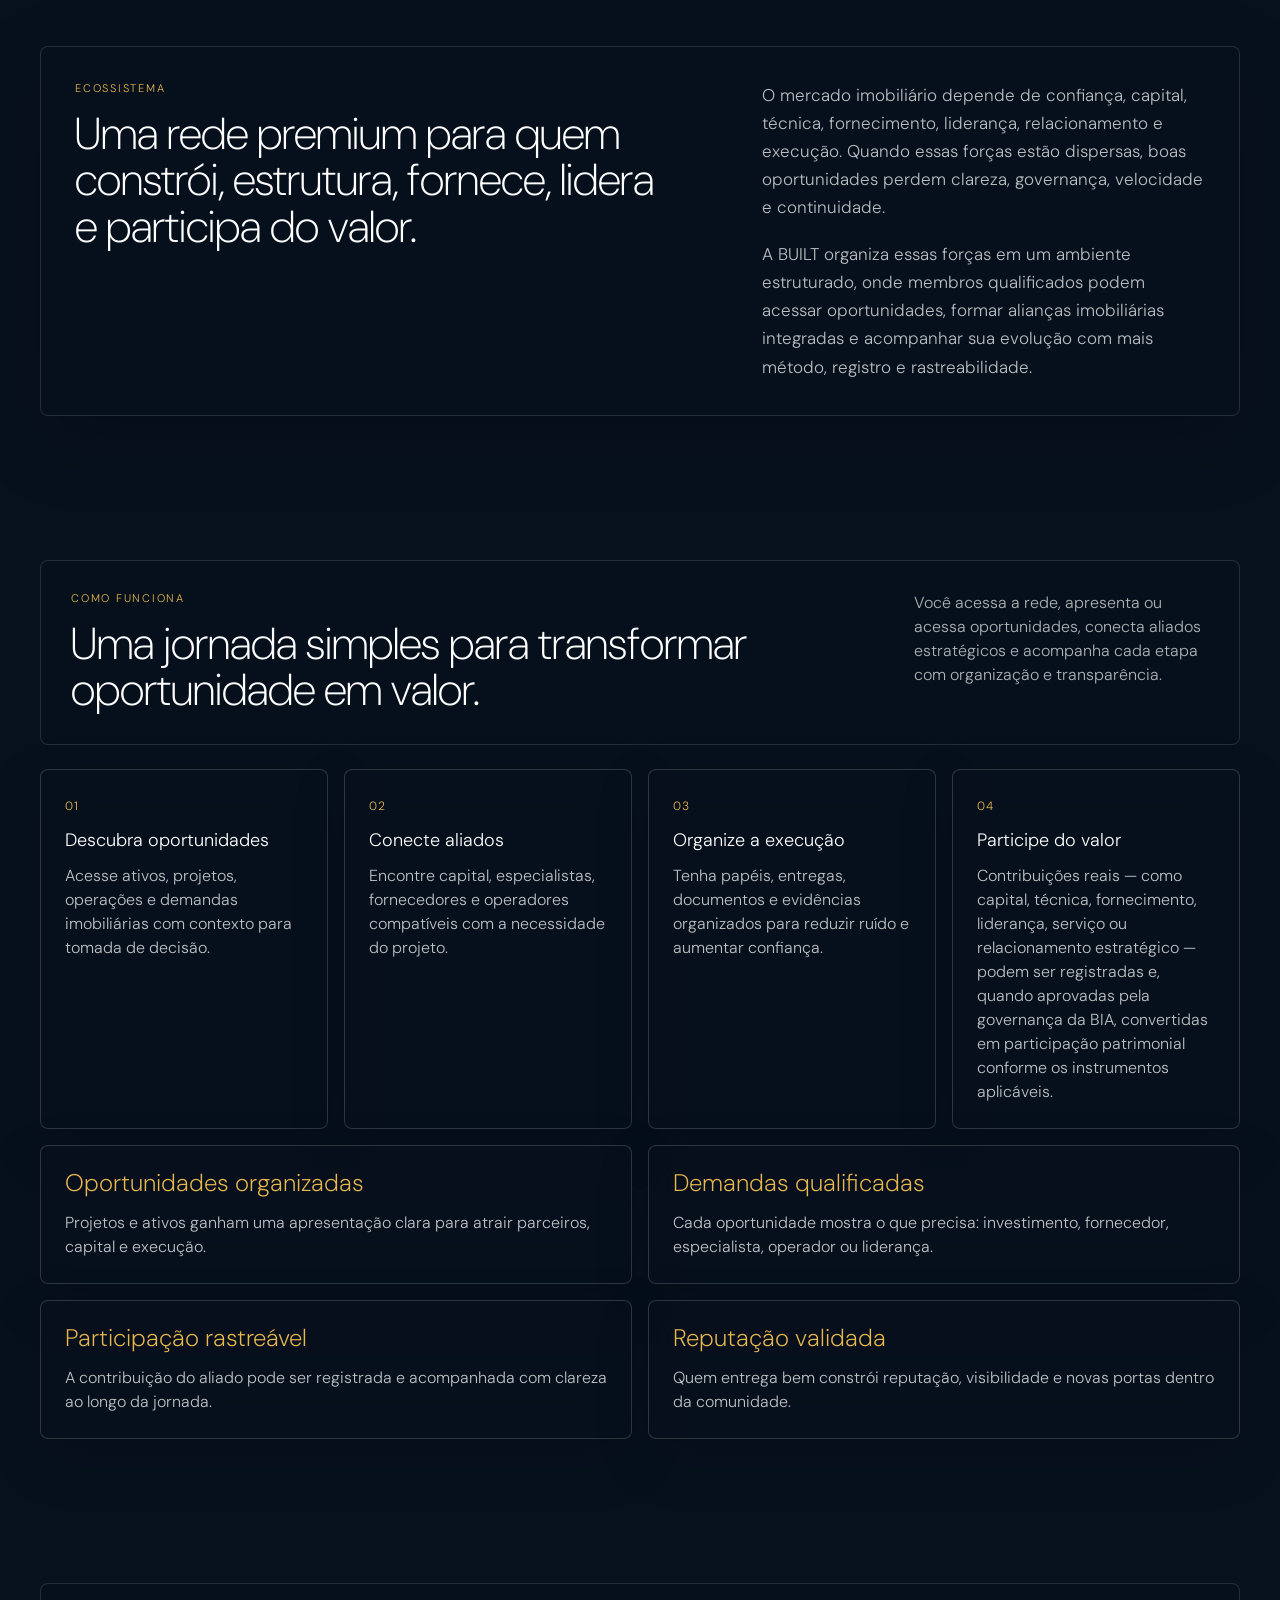
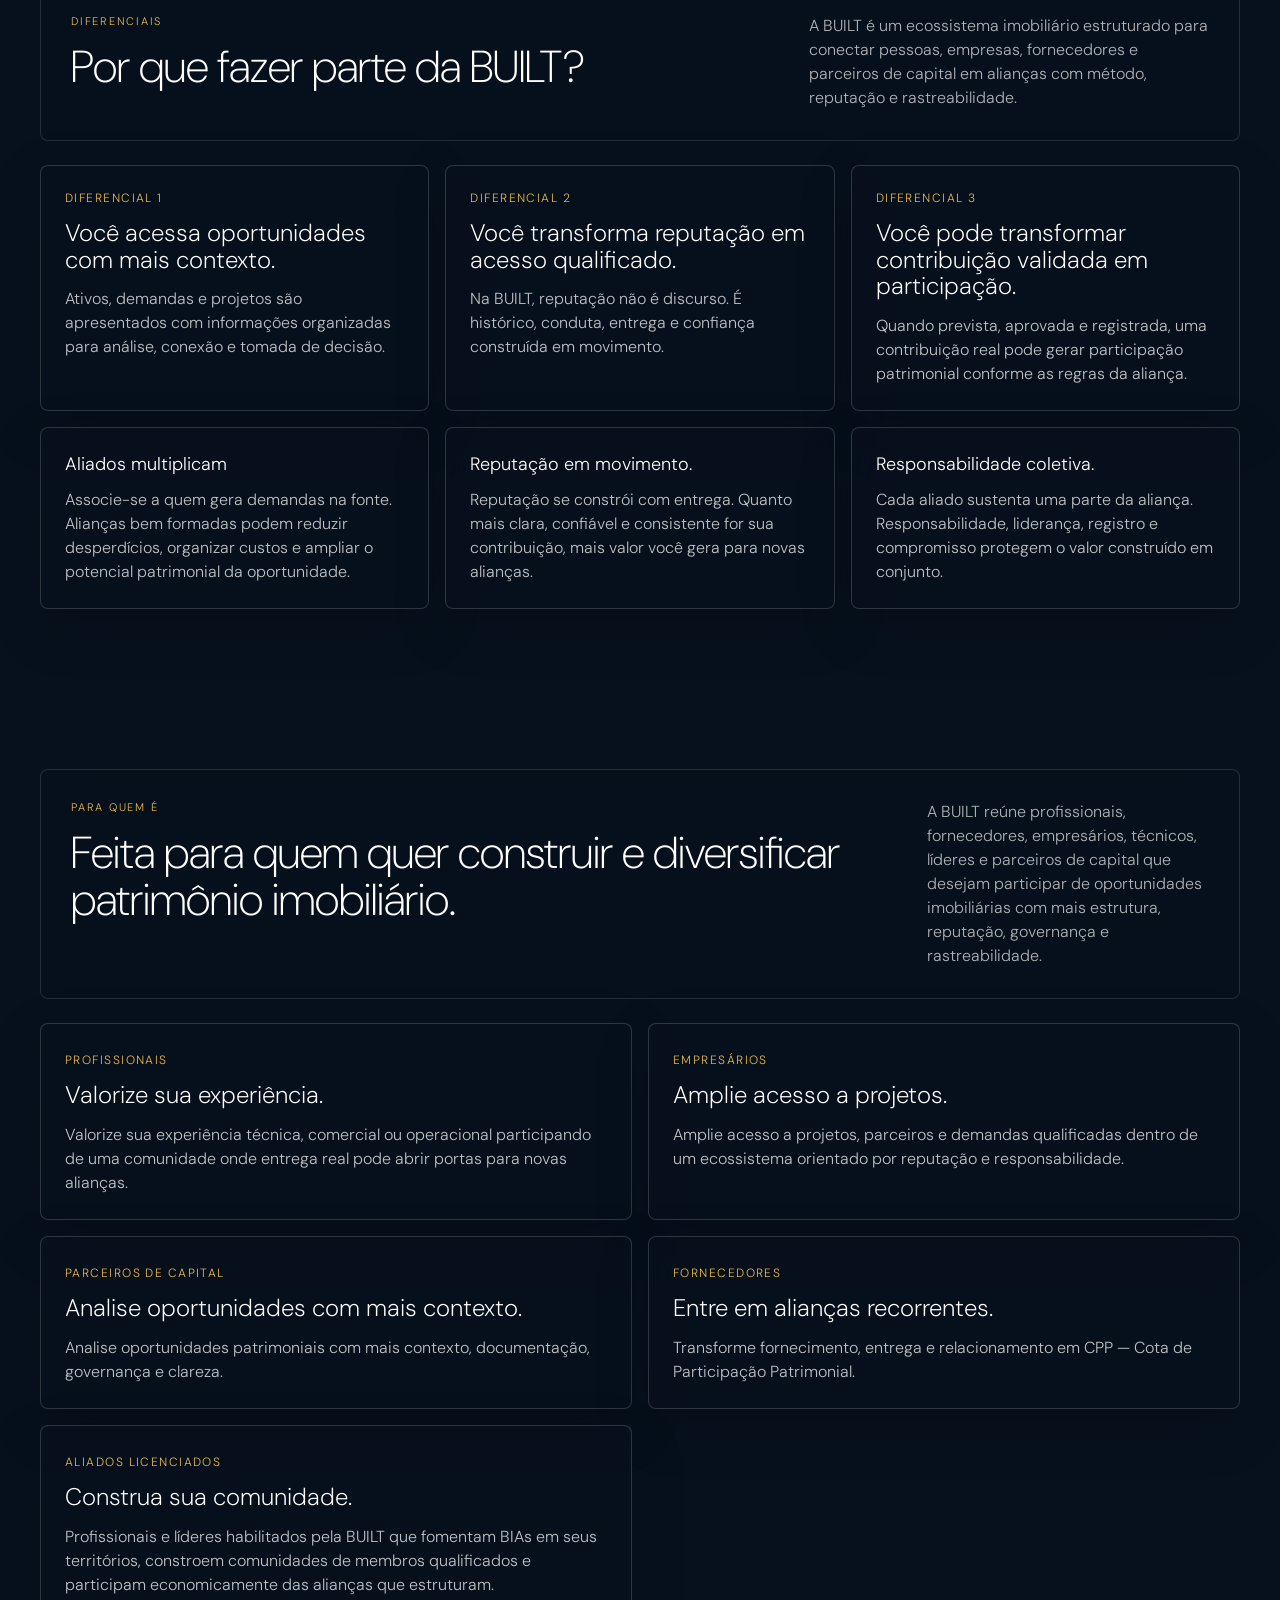
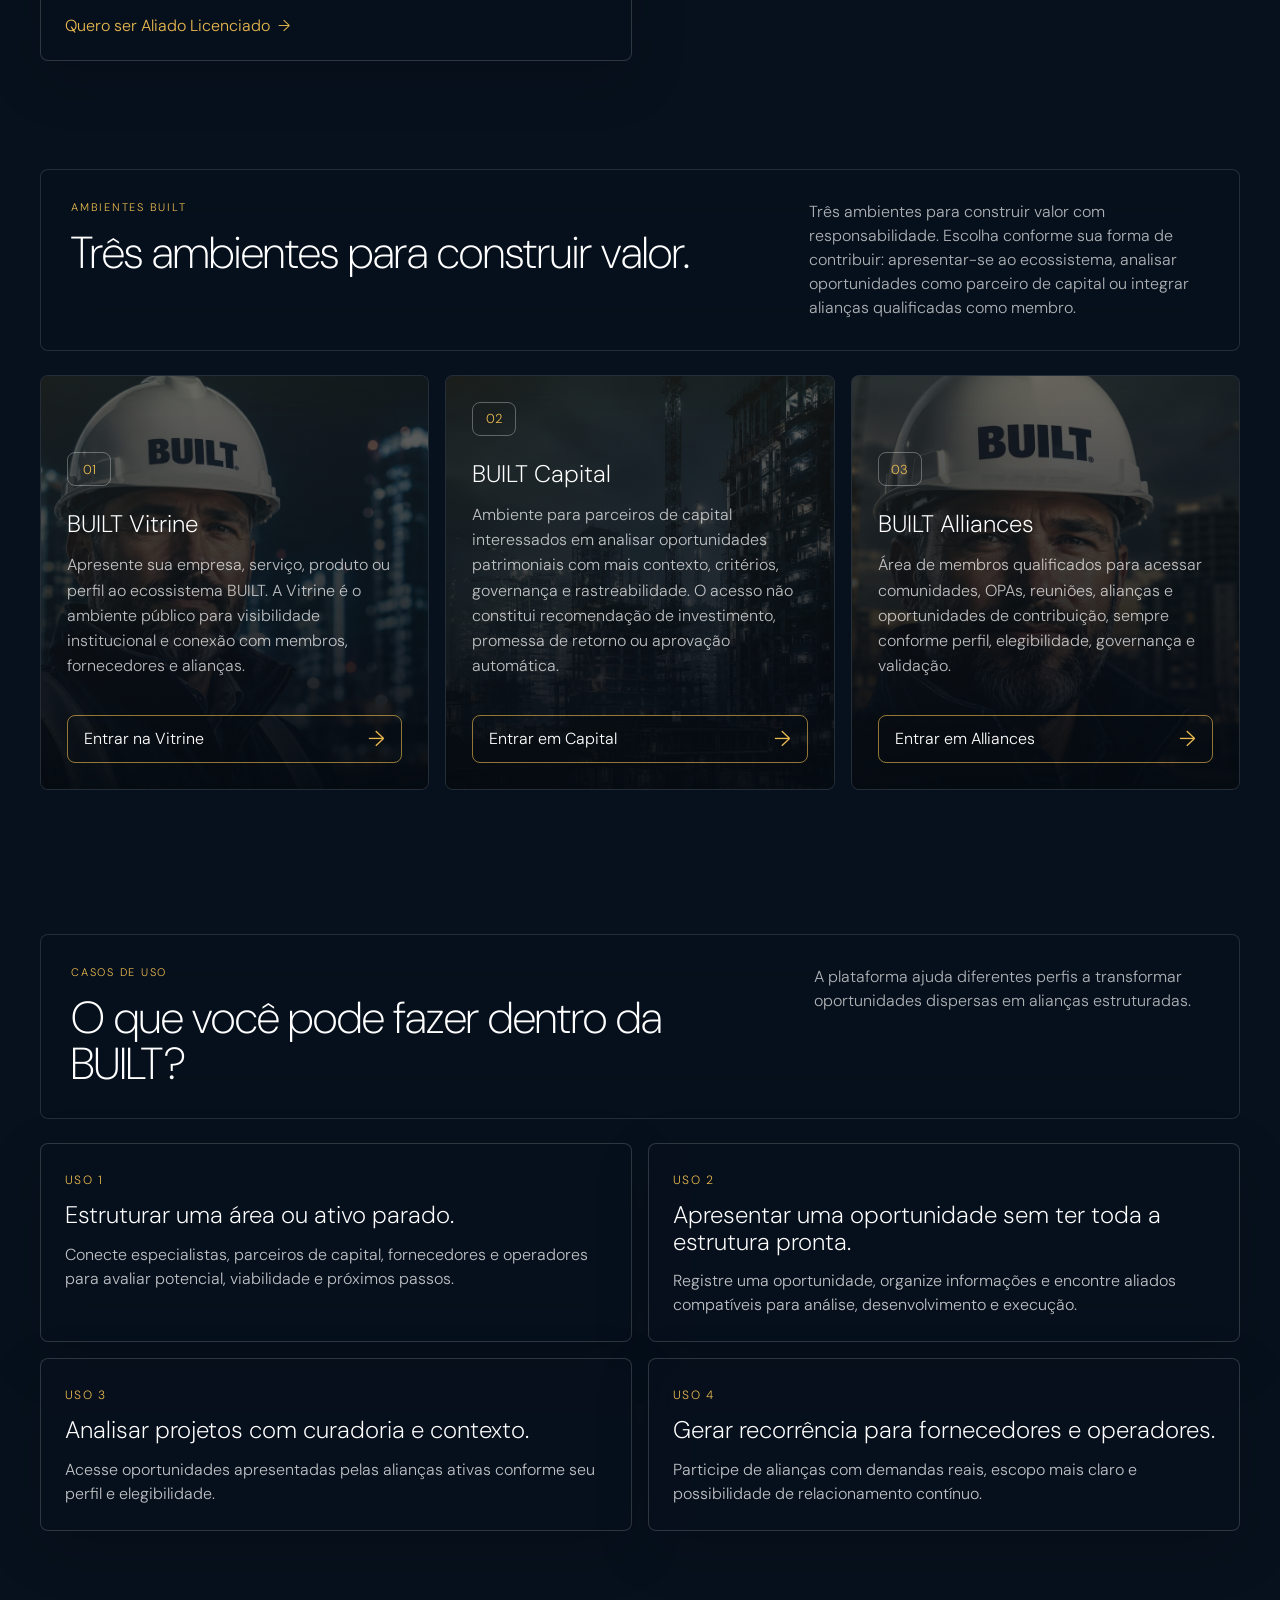
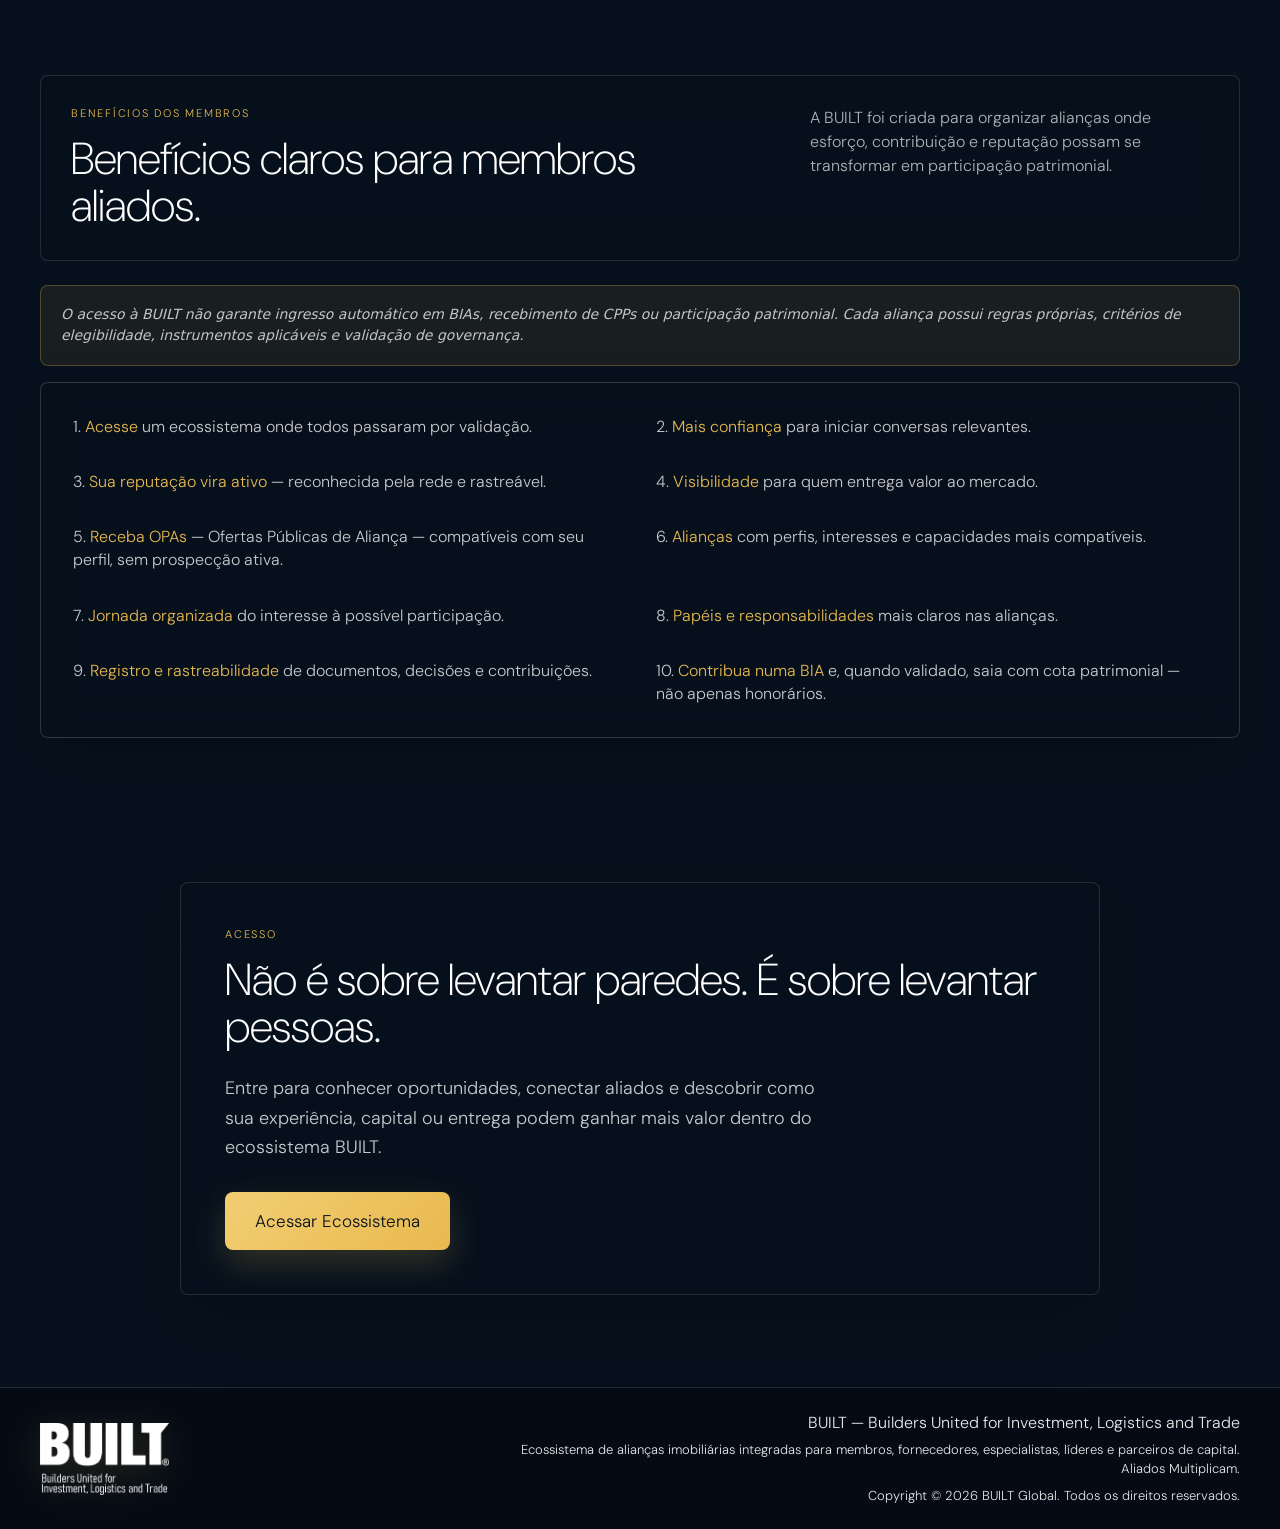
==== commit fc8f09ff: "Expand BUILT landing page messaging and metadata" ====
--- a/index.html
+++ b/index.html
@@ -3,16 +3,20 @@
   <head>
     <meta charset="utf-8">
     <meta name="viewport" content="width=device-width, initial-scale=1">
-    <title>BUILT Alliances | Alianças Patrimoniais Imobiliárias</title>
+    <title>BUILT Alliances | Builders United for Investment, Logistics and Trade</title>
     <meta
       name="description"
-      content="BUILT Alliances conecta vitrine, capital e execução em um ecossistema digital para construção, investimento e desenvolvimento imobiliário."
+      content="A BUILT — Builders United for Investment, Logistics and Trade — é um ecossistema de alianças imobiliárias integradas que conecta oportunidades, membros, fornecedores, especialistas e parceiros de capital com governança, reputação e rastreabilidade."
+    >
+    <meta
+      name="keywords"
+      content="BUILT Alliances, BUILT, Alianças Patrimoniais Imobiliárias, Builders United for Investment Logistics and Trade, alianças imobiliárias integradas, BUILT Integrated Alliance, BIA, OPA, CPP, parceiros de capital, governança imobiliária, participação patrimonial, Aliados Multiplicam"
     >
     <link rel="icon" type="image/svg+xml" href="assets/favicon.svg?v=20260610">
     <link rel="preconnect" href="https://fonts.googleapis.com">
     <link rel="preconnect" href="https://fonts.gstatic.com" crossorigin>
     <link href="https://fonts.googleapis.com/css2?family=DM+Sans:opsz,wght@9..40,200..900&display=swap" rel="stylesheet">
-    <link rel="stylesheet" href="styles.css?v=20260605-thin-uppercase">
+    <link rel="stylesheet" href="styles.css?v=20260624-brief">
   </head>
   <body>
     <header class="site-header" data-header>
@@ -43,8 +47,10 @@
           <p class="eyebrow">BUILT Alliances</p>
           <h1>Construa patrimônio com aliados certos.</h1>
           <p class="hero-copy">
-            A BUILT conecta oportunidades imobiliárias, capital, especialistas e fornecedores em uma rede preparada para
-            gerar negócios, reputação e participação patrimonial.
+            A BUILT — Builders United for Investment, Logistics and Trade — é um ecossistema de alianças imobiliárias integradas que conecta oportunidades, membros qualificados, fornecedores, especialistas e parceiros de capital com método, governança e rastreabilidade.
+          </p>
+          <p class="hero-note">
+            Aqui, confiança, contribuição e cooperação podem se transformar em participação patrimonial, sempre conforme elegibilidade, aceite, registro e validação de cada aliança.
           </p>
           <div class="hero-actions">
             <a class="primary-button" href="https://app.builtalliances.com/">Acessar Ecossistema</a>
@@ -53,20 +59,37 @@
         </div>
       </section>
 
+      <section class="section meaning-section" id="significado" data-section>
+        <div class="split-layout">
+          <div>
+            <div class="section-kicker">O que significa BUILT?</div>
+            <h2>O que significa BUILT?</h2>
+          </div>
+          <div class="lead-stack">
+            <p>BUILT significa Builders United for Investment, Logistics and Trade.</p>
+            <p>
+              Mais do que um nome, é uma síntese do que a plataforma organiza: construtores, profissionais, fornecedores, líderes, parceiros de capital, logística, negociação e oportunidades imobiliárias em uma mesma arquitetura de alianças.
+            </p>
+            <p>
+              A BUILT não é um clube informal de oportunidades nem uma promessa de investimento. É uma plataforma de alianças imobiliárias integradas, criada para transformar confiança em governança, contribuição em participação validada e cooperação em valor compartilhado.
+            </p>
+            <strong class="section-tagline">BUILT. Aliados Multiplicam.</strong>
+          </div>
+        </div>
+      </section>
+
       <section class="section intro-band" id="ecossistema" data-section>
         <div class="split-layout">
           <div>
             <div class="section-kicker">Ecossistema</div>
-            <h2>Uma rede premium para quem constrói, investe e entrega valor.</h2>
+            <h2>Uma rede premium para quem constrói, estrutura, fornece, lidera e participa do valor.</h2>
           </div>
           <div class="lead-stack">
             <p>
-              O mercado imobiliário vive de capital, confiança, relacionamento e execução. Quando esses elementos estão
-              dispersos, boas oportunidades perdem velocidade, governança e escala.
+              O mercado imobiliário depende de confiança, capital, técnica, fornecimento, liderança, relacionamento e execução. Quando essas forças estão dispersas, boas oportunidades perdem clareza, governança, velocidade e continuidade.
             </p>
             <p>
-              A BUILT organiza essas forças em um ambiente de negócios onde membros qualificados encontram oportunidades,
-              formam alianças e acompanham a evolução de projetos com mais clareza.
+              A BUILT organiza essas forças em um ambiente estruturado, onde membros qualificados podem acessar oportunidades, formar alianças imobiliárias integradas e acompanhar sua evolução com mais método, registro e rastreabilidade.
             </p>
           </div>
         </div>
@@ -100,7 +123,7 @@
           <article>
             <span>04</span>
             <strong>Participe do valor</strong>
-            <p>Converta contribuição, capital ou relacionamento em Cotas de Participação Patrimonial.</p>
+            <p>Contribuições reais — como capital, técnica, fornecimento, liderança, serviço ou relacionamento estratégico — podem ser registradas e, quando aprovadas pela governança da BIA, convertidas em participação patrimonial conforme os instrumentos aplicáveis.</p>
           </article>
         </div>
 
@@ -136,15 +159,18 @@
         <div class="principles-grid">
           <article>
             <span>Diferencial 1</span>
-            <h3>Você encontra oportunidades reais.</h3>
+            <h3>Você acessa oportunidades com mais contexto.</h3>
+            <p>Ativos, demandas e projetos são apresentados com informações organizadas para análise, conexão e tomada de decisão.</p>
           </article>
           <article>
             <span>Diferencial 2</span>
-            <h3>Você transforma reputação em acesso.</h3>
+            <h3>Você transforma reputação em acesso qualificado.</h3>
+            <p>Na BUILT, reputação não é discurso. É histórico, conduta, entrega e confiança construída em movimento.</p>
           </article>
           <article>
             <span>Diferencial 3</span>
-            <h3>Você transforma contribuição em participação.</h3>
+            <h3>Você pode transformar contribuição validada em participação.</h3>
+            <p>Quando prevista, aprovada e registrada, uma contribuição real pode gerar participação patrimonial conforme as regras da aliança.</p>
           </article>
         </div>
 
@@ -168,31 +194,37 @@
         <div class="section-heading">
           <div>
             <div class="section-kicker">Para quem é</div>
-            <h2>Feita para quem quer crescer dentro do mercado imobiliário.</h2>
-          </div>
-          <p>Profissionais, investidores, fornecedores e empresários encontram caminhos diferentes para participar de negócios com mais estrutura.</p>
+            <h2>Feita para quem quer construir e diversificar patrimônio imobiliário.</h2>
+          </div>
+          <p>A BUILT reúne profissionais, fornecedores, empresários, técnicos, líderes e parceiros de capital que desejam participar de oportunidades imobiliárias com mais estrutura, reputação, governança e rastreabilidade.</p>
         </div>
 
         <div class="generation-grid">
           <article>
             <span>Profissionais</span>
             <h3>Valorize sua experiência.</h3>
-            <p>Transforme conhecimento técnico, relacionamento e capacidade de execução em novas oportunidades.</p>
+            <p>Valorize sua experiência técnica, comercial ou operacional participando de uma comunidade onde entrega real pode abrir portas para novas alianças.</p>
           </article>
           <article>
             <span>Empresários</span>
             <h3>Amplie acesso a projetos.</h3>
-            <p>Conecte-se a oportunidades e parceiros que aumentam alcance comercial e capacidade de entrega.</p>
-          </article>
-          <article>
-            <span>Investidores</span>
-            <h3>Veja oportunidades com mais contexto.</h3>
-            <p>Avalie projetos com narrativa, dados, reputação dos envolvidos e acompanhamento mais claro.</p>
+            <p>Amplie acesso a projetos, parceiros e demandas qualificadas dentro de um ecossistema orientado por reputação e responsabilidade.</p>
+          </article>
+          <article>
+            <span>Parceiros de Capital</span>
+            <h3>Analise oportunidades com mais contexto.</h3>
+            <p>Analise oportunidades patrimoniais com mais contexto, documentação, governança e clareza.</p>
           </article>
           <article>
             <span>Fornecedores</span>
             <h3>Entre em alianças recorrentes.</h3>
-            <p>Transforme fornecimento, entrega e relacionamento em presença estratégica dentro da rede.</p>
+            <p>Transforme fornecimento, entrega e relacionamento em CPP — Cota de Participação Patrimonial.</p>
+          </article>
+          <article>
+            <span>Aliados Licenciados</span>
+            <h3>Construa sua comunidade.</h3>
+            <p>Profissionais e líderes habilitados pela BUILT que fomentam BIAs em seus territórios, constroem comunidades de membros qualificados e participam economicamente das alianças que estruturam.</p>
+            <a class="text-link" href="https://app.builtalliances.com/">Quero ser Aliado Licenciado</a>
           </article>
         </div>
       </section>
@@ -203,26 +235,26 @@
             <div class="section-kicker">Ambientes BUILT</div>
             <h2>Três ambientes para construir valor.</h2>
           </div>
-          <p>Escolha o ambiente que combina com sua forma de gerar valor: apresentar, investir ou executar.</p>
+          <p>Três ambientes para construir valor com responsabilidade. Escolha conforme sua forma de contribuir: apresentar-se ao ecossistema, analisar oportunidades como parceiro de capital ou integrar alianças qualificadas como membro.</p>
         </div>
 
         <div class="module-grid">
           <article class="module-card module-card-vitrine">
             <span class="module-icon">01</span>
             <h3>BUILT Vitrine</h3>
-            <p>Apresente-se ao ecossistema. Divulgue sua empresa, serviço, produto ou perfil para ser encontrado por membros e alianças integradas.</p>
+            <p>Apresente sua empresa, serviço, produto ou perfil ao ecossistema BUILT. A Vitrine é o ambiente público para visibilidade institucional e conexão com membros, fornecedores e alianças.</p>
             <a href="https://app.builtalliances.com/" aria-label="Entrar na Vitrine">Entrar na Vitrine</a>
           </article>
           <article class="module-card module-card-capital">
             <span class="module-icon">02</span>
             <h3>BUILT Capital</h3>
-            <p>Contribua com capital. Acompanhe oportunidades patrimoniais e avalie participação conforme perfil, elegibilidade e validação.</p>
+            <p>Ambiente para parceiros de capital interessados em analisar oportunidades patrimoniais com mais contexto, critérios, governança e rastreabilidade. O acesso não constitui recomendação de investimento, promessa de retorno ou aprovação automática.</p>
             <a href="https://app.builtalliances.com/" aria-label="Entrar em Capital">Entrar em Capital</a>
           </article>
           <article class="module-card module-card-alliances">
             <span class="module-icon">03</span>
             <h3>BUILT Alliances</h3>
-            <p>Forme e integre alianças qualificadas. Ambiente para profissionais, fornecedores, técnicos e empresários prontos para construir valor em aliança.</p>
+            <p>Área de membros qualificados para acessar comunidades, OPAs, reuniões, alianças e oportunidades de contribuição, sempre conforme perfil, elegibilidade, governança e validação.</p>
             <a href="https://app.builtalliances.com/" aria-label="Entrar em Alliances">Entrar em Alliances</a>
           </article>
         </div>
@@ -234,29 +266,29 @@
             <div class="section-kicker">Casos de uso</div>
             <h2>O que você pode fazer dentro da BUILT?</h2>
           </div>
-          <p>A plataforma ajuda diferentes perfis a transformar oportunidade em negócio estruturado.</p>
+          <p>A plataforma ajuda diferentes perfis a transformar oportunidades dispersas em alianças estruturadas.</p>
         </div>
 
         <div class="scenario-grid">
           <article>
             <span>Uso 1</span>
             <h3>Estruturar uma área ou ativo parado.</h3>
-            <p>Encontre especialistas e parceiros para avaliar potencial, viabilidade e próximos passos.</p>
+            <p>Conecte especialistas, parceiros de capital, fornecedores e operadores para avaliar potencial, viabilidade e próximos passos.</p>
           </article>
           <article>
             <span>Uso 2</span>
-            <h3>Apresentar uma oportunidade sem ter todo o capital.</h3>
-            <p>Conecte a oportunidade a investidores e aliados que podem ajudar na estruturação.</p>
+            <h3>Apresentar uma oportunidade sem ter toda a estrutura pronta.</h3>
+            <p>Registre uma oportunidade, organize informações e encontre aliados compatíveis para análise, desenvolvimento e execução.</p>
           </article>
           <article>
             <span>Uso 3</span>
-            <h3>Encontrar projetos com curadoria e contexto local.</h3>
-            <p>Acesse oportunidades apresentadas por membros da rede e acompanhe dados relevantes.</p>
+            <h3>Analisar projetos com curadoria e contexto.</h3>
+            <p>Acesse oportunidades apresentadas pelas alianças ativas conforme seu perfil e elegibilidade.</p>
           </article>
           <article>
             <span>Uso 4</span>
             <h3>Gerar recorrência para fornecedores e operadores.</h3>
-            <p>Participe de alianças com demanda real e aumente previsibilidade comercial.</p>
+            <p>Participe de alianças com demandas reais, escopo mais claro e possibilidade de relacionamento contínuo.</p>
           </article>
         </div>
       </section>
@@ -270,17 +302,21 @@
           <p>A BUILT foi criada para organizar alianças onde esforço, contribuição e reputação possam se transformar em participação patrimonial.</p>
         </div>
 
+        <p class="governance-note">
+          O acesso à BUILT não garante ingresso automático em BIAs, recebimento de CPPs ou participação patrimonial. Cada aliança possui regras próprias, critérios de elegibilidade, instrumentos aplicáveis e validação de governança.
+        </p>
+
         <ol class="benefit-list">
-          <li><strong>Acesso</strong> a um ecossistema imobiliário qualificado.</li>
+          <li><strong>Acesse</strong> um ecossistema onde todos passaram por validação.</li>
           <li><strong>Mais confiança</strong> para iniciar conversas relevantes.</li>
-          <li><strong>Reputação construída</strong> por histórico, conduta e entrega.</li>
+          <li><strong>Sua reputação vira ativo</strong> — reconhecida pela rede e rastreável.</li>
           <li><strong>Visibilidade</strong> para quem entrega valor ao mercado.</li>
-          <li><strong>Acesso a demandas reais estruturadas</strong> conforme perfil e elegibilidade.</li>
+          <li><strong>Receba OPAs</strong> — Ofertas Públicas de Aliança — compatíveis com seu perfil, sem prospecção ativa.</li>
           <li><strong>Alianças</strong> com perfis, interesses e capacidades mais compatíveis.</li>
           <li><strong>Jornada organizada</strong> do interesse à possível participação.</li>
           <li><strong>Papéis e responsabilidades</strong> mais claros nas alianças.</li>
           <li><strong>Registro e rastreabilidade</strong> de documentos, decisões e contribuições.</li>
-          <li><strong>Possibilidade</strong> de transformar contribuição validada em participação.</li>
+          <li><strong>Contribua numa BIA</strong> e, quando validado, saia com cota patrimonial — não apenas honorários.</li>
         </ol>
       </section>
 
@@ -299,9 +335,13 @@
 
     <footer class="site-footer">
       <img src="assets/images/built-logo-horizontal-white.png" alt="BUILT">
-      <span>Copyright © <span data-current-year>2026</span> BUILT Global. Todos os direitos reservados.</span>
+      <div class="footer-copy">
+        <strong>BUILT — Builders United for Investment, Logistics and Trade</strong>
+        <span>Ecossistema de alianças imobiliárias integradas para membros, fornecedores, especialistas, líderes e parceiros de capital. Aliados Multiplicam.</span>
+        <span>Copyright © <span data-current-year>2026</span> BUILT Global. Todos os direitos reservados.</span>
+      </div>
     </footer>
 
-    <script src="script.js?v=20260605-thin-uppercase"></script>
+    <script src="script.js?v=20260624-brief"></script>
   </body>
 </html>
--- a/styles.css
+++ b/styles.css
@@ -215,7 +215,8 @@
 .principles-section,
 .scenarios-section,
 .benefits-section,
-.generation-section {
+.generation-section,
+.meaning-section {
   overflow: visible;
 }
 
@@ -337,10 +338,19 @@
 .hero-copy {
   width: min(540px, 100%);
   margin-left: auto;
-  margin-bottom: 28px;
+  margin-bottom: 14px;
   color: rgba(255, 255, 255, 0.78);
   font-size: clamp(16px, 0.95vw, 18px);
   line-height: 1.58;
+}
+
+.hero-note {
+  width: min(520px, 100%);
+  margin-left: auto;
+  margin-bottom: 28px;
+  color: rgba(255, 255, 255, 0.66);
+  font-size: 15px;
+  line-height: 1.55;
 }
 
 .hero-actions {
@@ -379,7 +389,8 @@
 .modules,
 .scenarios-section,
 .benefits-section,
-.generation-section {
+.generation-section,
+.meaning-section {
   padding: var(--section-gap) 0;
   background: transparent;
 }
@@ -413,6 +424,15 @@
 
 .lead-stack p {
   margin-bottom: 0;
+}
+
+.section-tagline {
+  display: block;
+  margin-top: 8px;
+  color: var(--gold);
+  font-size: clamp(22px, 2vw, 30px);
+  font-weight: 360;
+  line-height: 1.2;
 }
 
 .force-grid,
@@ -498,14 +518,49 @@
 .method-flow p,
 .values-grid p,
 .scenario-grid p,
-.generation-grid p {
+.generation-grid p,
+.principles-grid p {
   margin-bottom: 0;
   color: rgba(255, 255, 255, 0.74);
   line-height: 1.5;
 }
 
+.principles-grid article {
+  display: flex;
+  flex-direction: column;
+}
+
+.principles-grid h3 {
+  margin-bottom: 14px;
+}
+
 .method-flow h3 {
   color: var(--gold);
+}
+
+.text-link {
+  display: inline-flex;
+  width: fit-content;
+  margin-top: 18px;
+  color: var(--gold);
+  font-weight: 430;
+}
+
+.text-link::after {
+  content: "→";
+  margin-left: 8px;
+}
+
+.governance-note {
+  margin: 0 0 16px;
+  padding: 18px 20px;
+  border: 1px solid rgba(233, 185, 79, 0.28);
+  border-radius: 8px;
+  background: rgba(233, 185, 79, 0.08);
+  color: rgba(255, 255, 255, 0.74);
+  font-size: 14px;
+  font-style: italic;
+  line-height: 1.55;
 }
 
 .benefit-list {
@@ -686,6 +741,75 @@
   color: rgba(255, 255, 255, 0.78);
   font-size: 18px;
   line-height: 1.62;
+}
+
+.page-main {
+  width: min(var(--content-width), calc(100% - 40px));
+  margin: 0 auto;
+  padding: 140px 0 80px;
+}
+
+.page-hero {
+  padding: clamp(24px, 4vw, 44px);
+  border: 1px solid rgba(255, 255, 255, 0.12);
+  border-radius: 8px;
+  background: rgba(7, 17, 29, 0.6);
+  backdrop-filter: blur(22px);
+  box-shadow: 0 22px 72px rgba(0, 0, 0, 0.22);
+}
+
+.page-hero h1 {
+  max-width: 760px;
+}
+
+.page-panel {
+  margin-top: 20px;
+  padding: clamp(24px, 4vw, 44px);
+  border: 1px solid rgba(255, 255, 255, 0.12);
+  border-radius: 8px;
+  background: rgba(7, 17, 29, 0.54);
+  backdrop-filter: blur(22px);
+}
+
+.page-panel p {
+  max-width: 880px;
+  color: rgba(255, 255, 255, 0.76);
+  font-size: 18px;
+  line-height: 1.7;
+}
+
+.page-panel p:last-child {
+  margin-bottom: 0;
+}
+
+.glossary-list {
+  display: grid;
+  gap: 16px;
+  margin: 0;
+}
+
+.glossary-list div {
+  padding-bottom: 16px;
+  border-bottom: 1px solid rgba(255, 255, 255, 0.1);
+}
+
+.glossary-list div:last-child {
+  padding-bottom: 0;
+  border-bottom: 0;
+}
+
+.glossary-list dt {
+  margin-bottom: 8px;
+  color: var(--gold);
+  font-size: 18px;
+  font-weight: 440;
+}
+
+.glossary-list dd {
+  margin: 0;
+  color: rgba(255, 255, 255, 0.76);
+  font-size: 17px;
+  line-height: 1.6;
 }
 
 .site-footer {
@@ -708,11 +832,22 @@
   object-position: left center;
 }
 
-.site-footer span {
-  color: rgba(255, 255, 255, 0.9);
+.footer-copy {
+  display: grid;
+  max-width: 720px;
+  gap: 8px;
+  text-align: right;
+}
+
+.footer-copy strong {
+  color: rgba(255, 255, 255, 0.92);
   font-size: 16px;
   font-weight: 420;
-  text-align: right;
+}
+
+.footer-copy span {
+  color: rgba(255, 255, 255, 0.9);
+  line-height: 1.45;
 }
 
 .reveal {
@@ -827,6 +962,12 @@
     overflow-wrap: break-word;
   }
 
+  .hero-note {
+    width: 100%;
+    margin-left: 0;
+    overflow-wrap: break-word;
+  }
+
   .hero-actions {
     justify-content: stretch;
   }
@@ -838,8 +979,13 @@
   .scenarios-section,
   .benefits-section,
   .generation-section,
+  .meaning-section,
   .app-section {
     padding: var(--section-gap) 0;
+  }
+
+  .page-main {
+    padding-top: 112px;
   }
 
   .section-heading {
@@ -865,7 +1011,7 @@
     align-items: flex-start;
   }
 
-  .site-footer span {
+  .footer-copy {
     text-align: left;
   }
 }
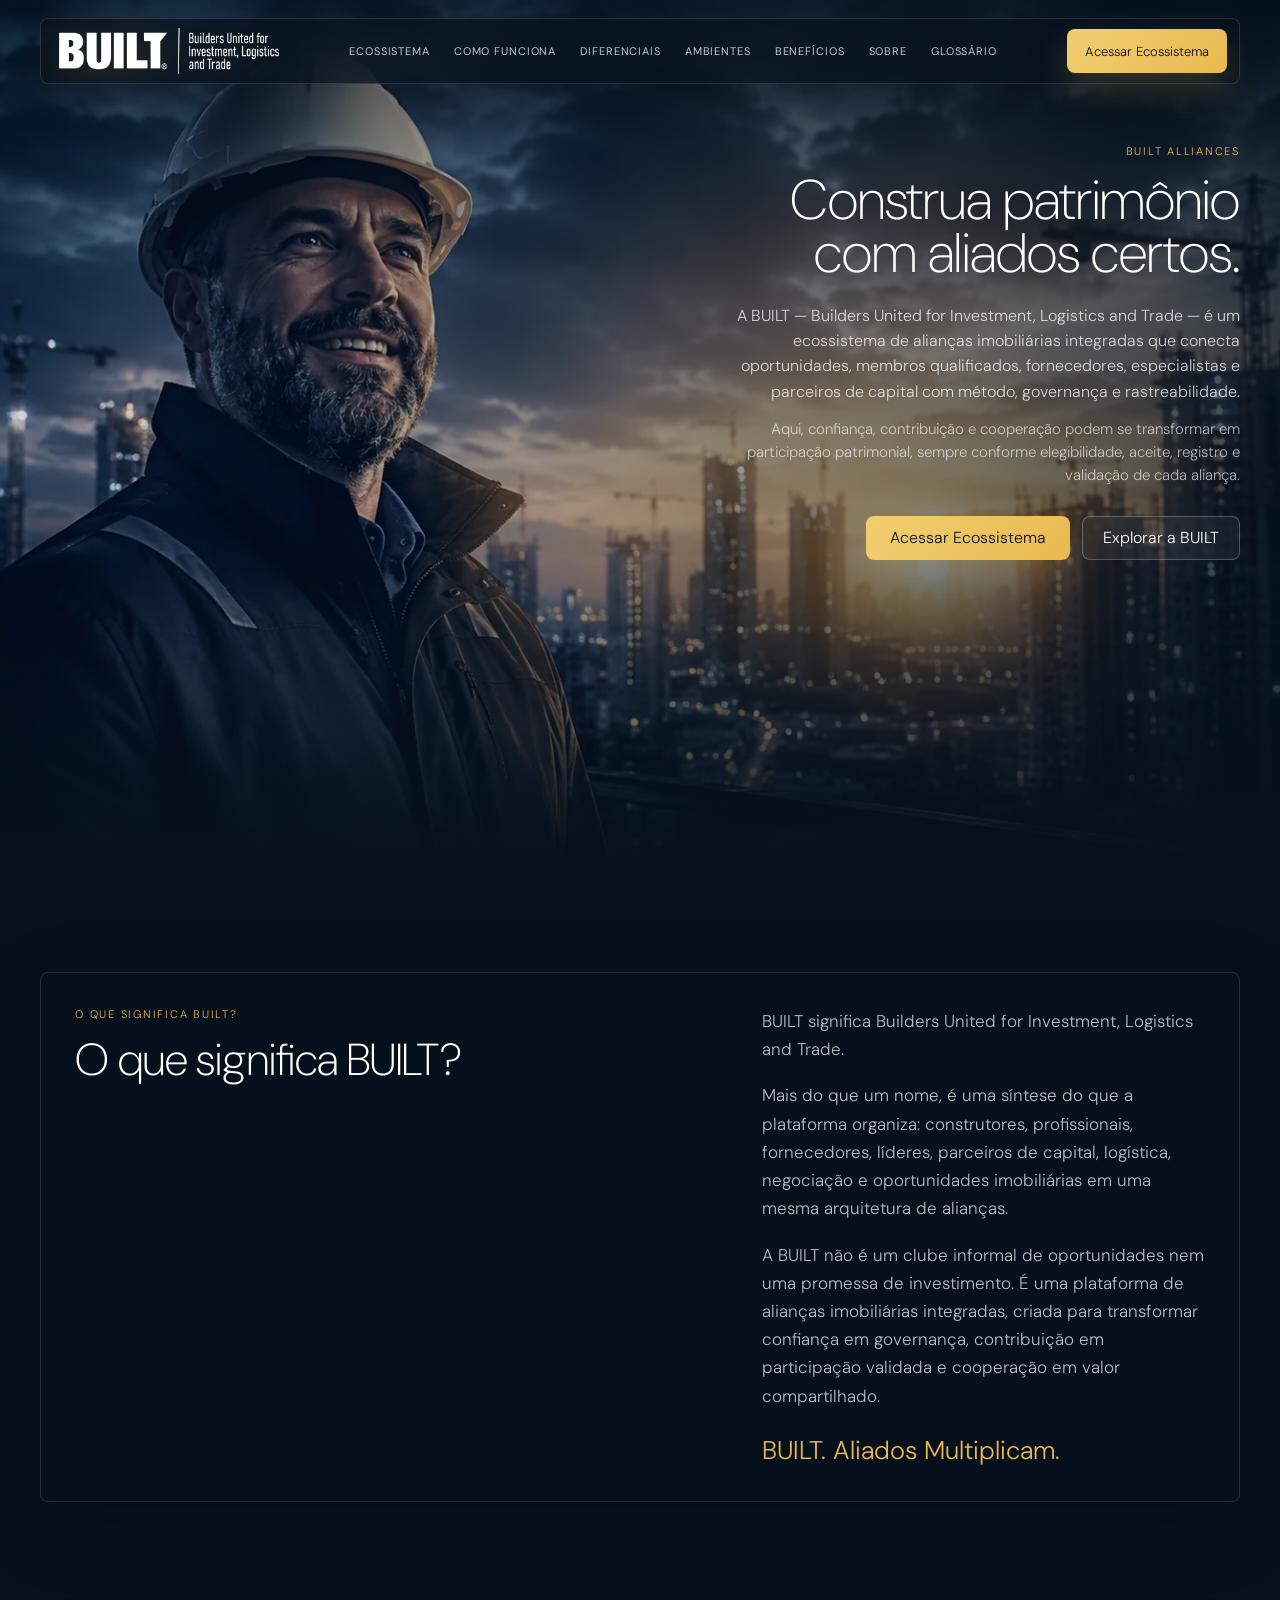
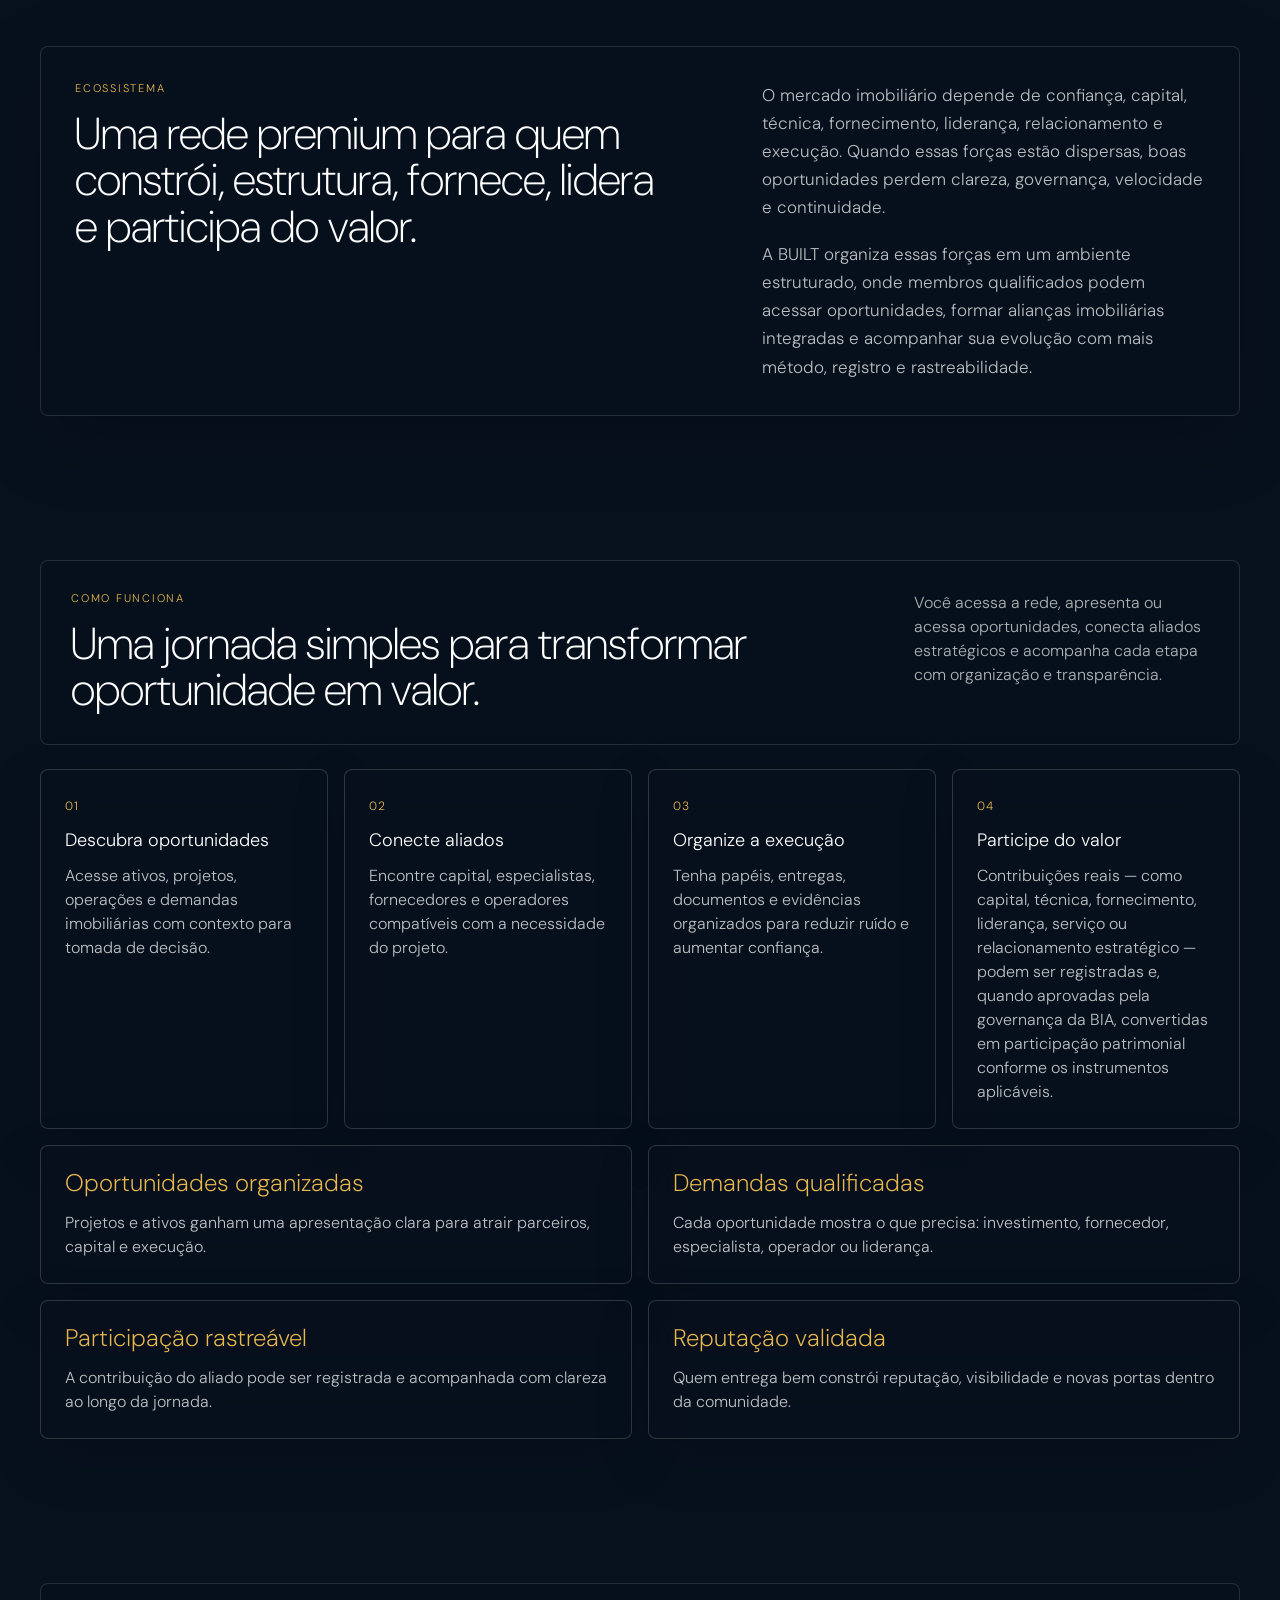
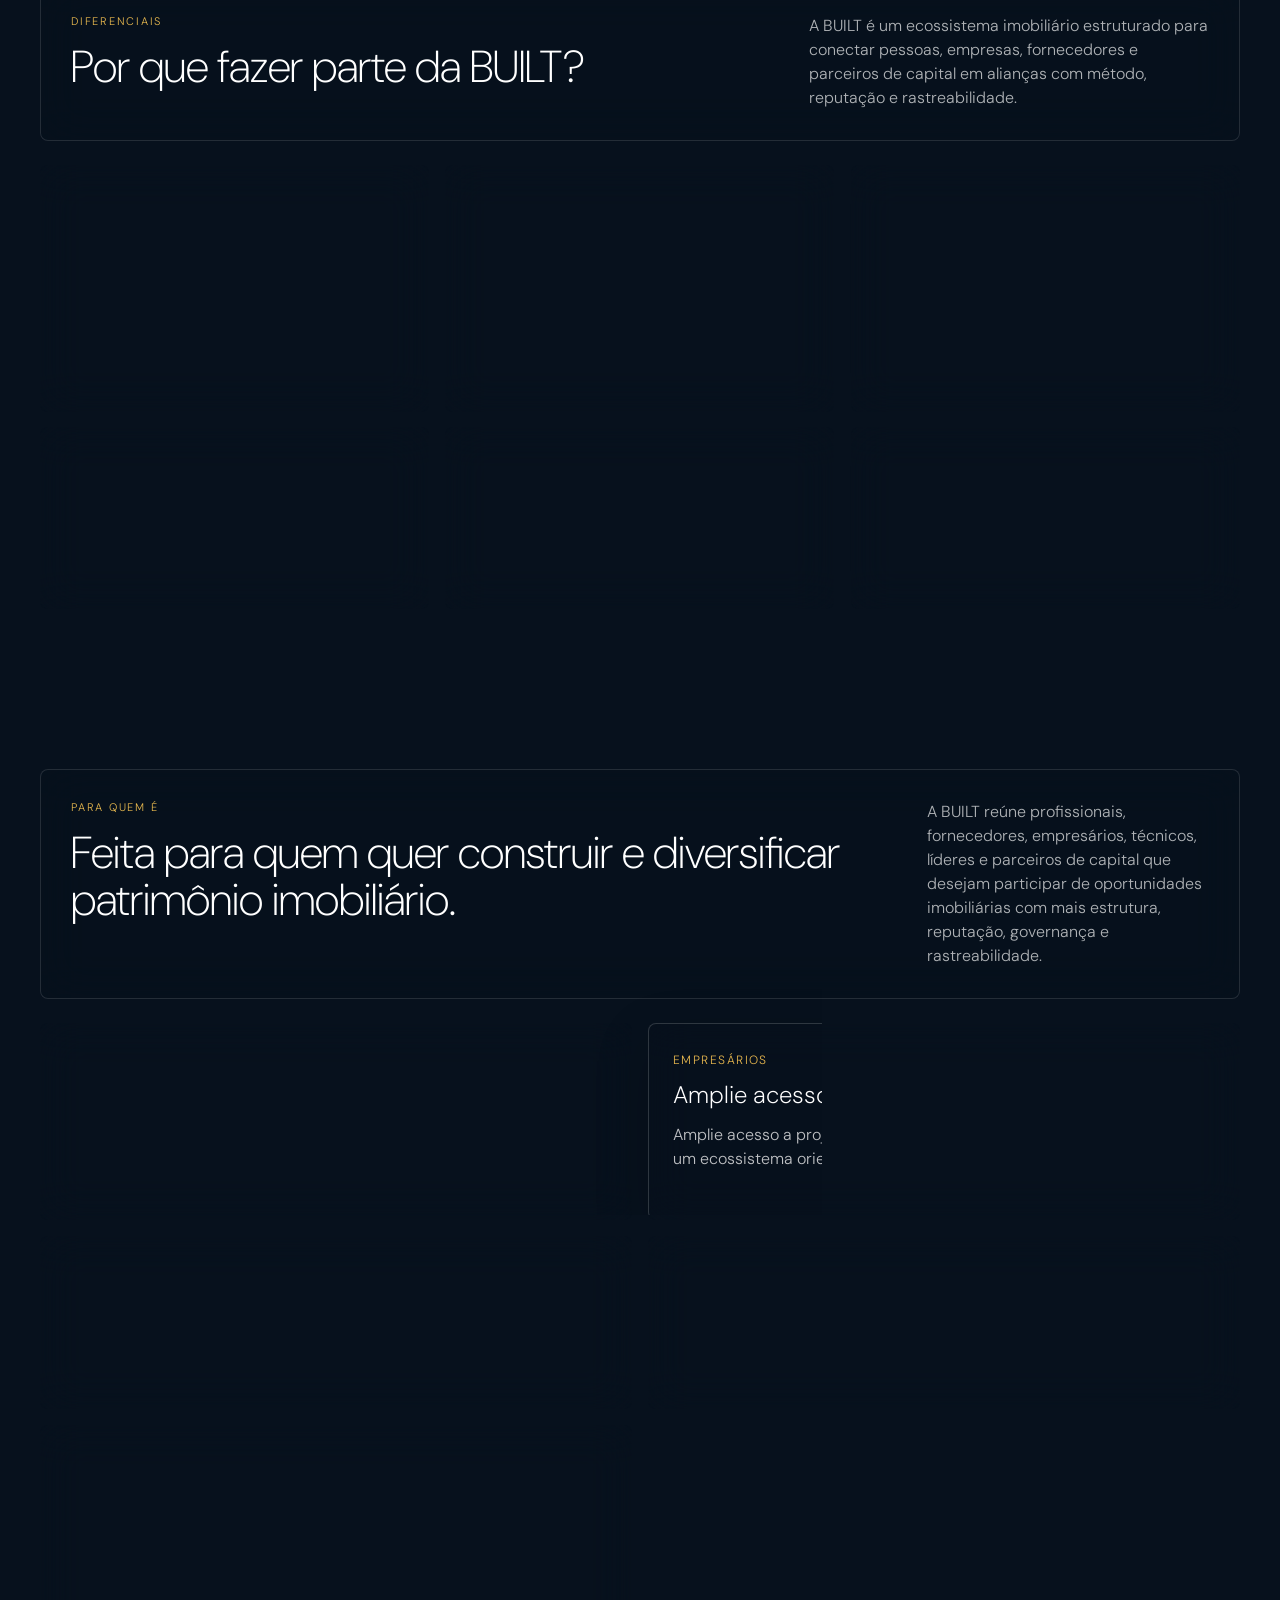
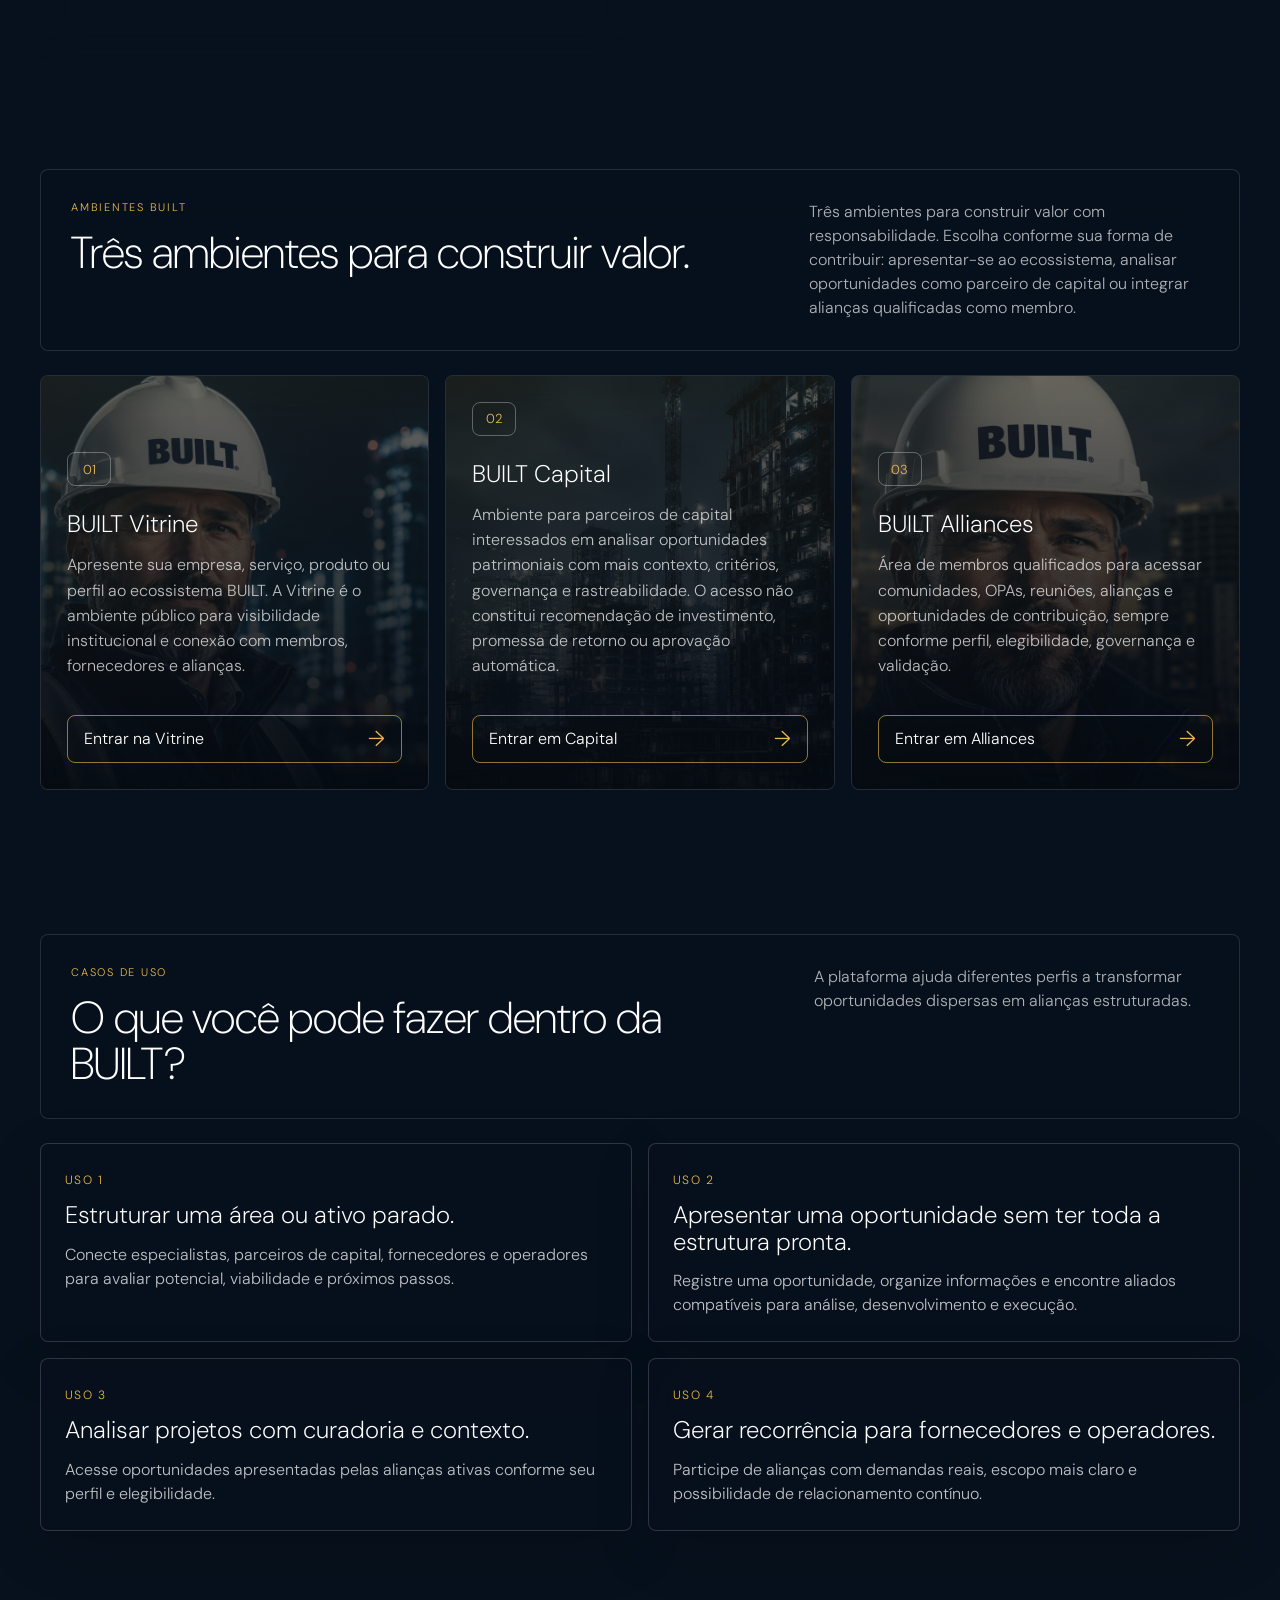
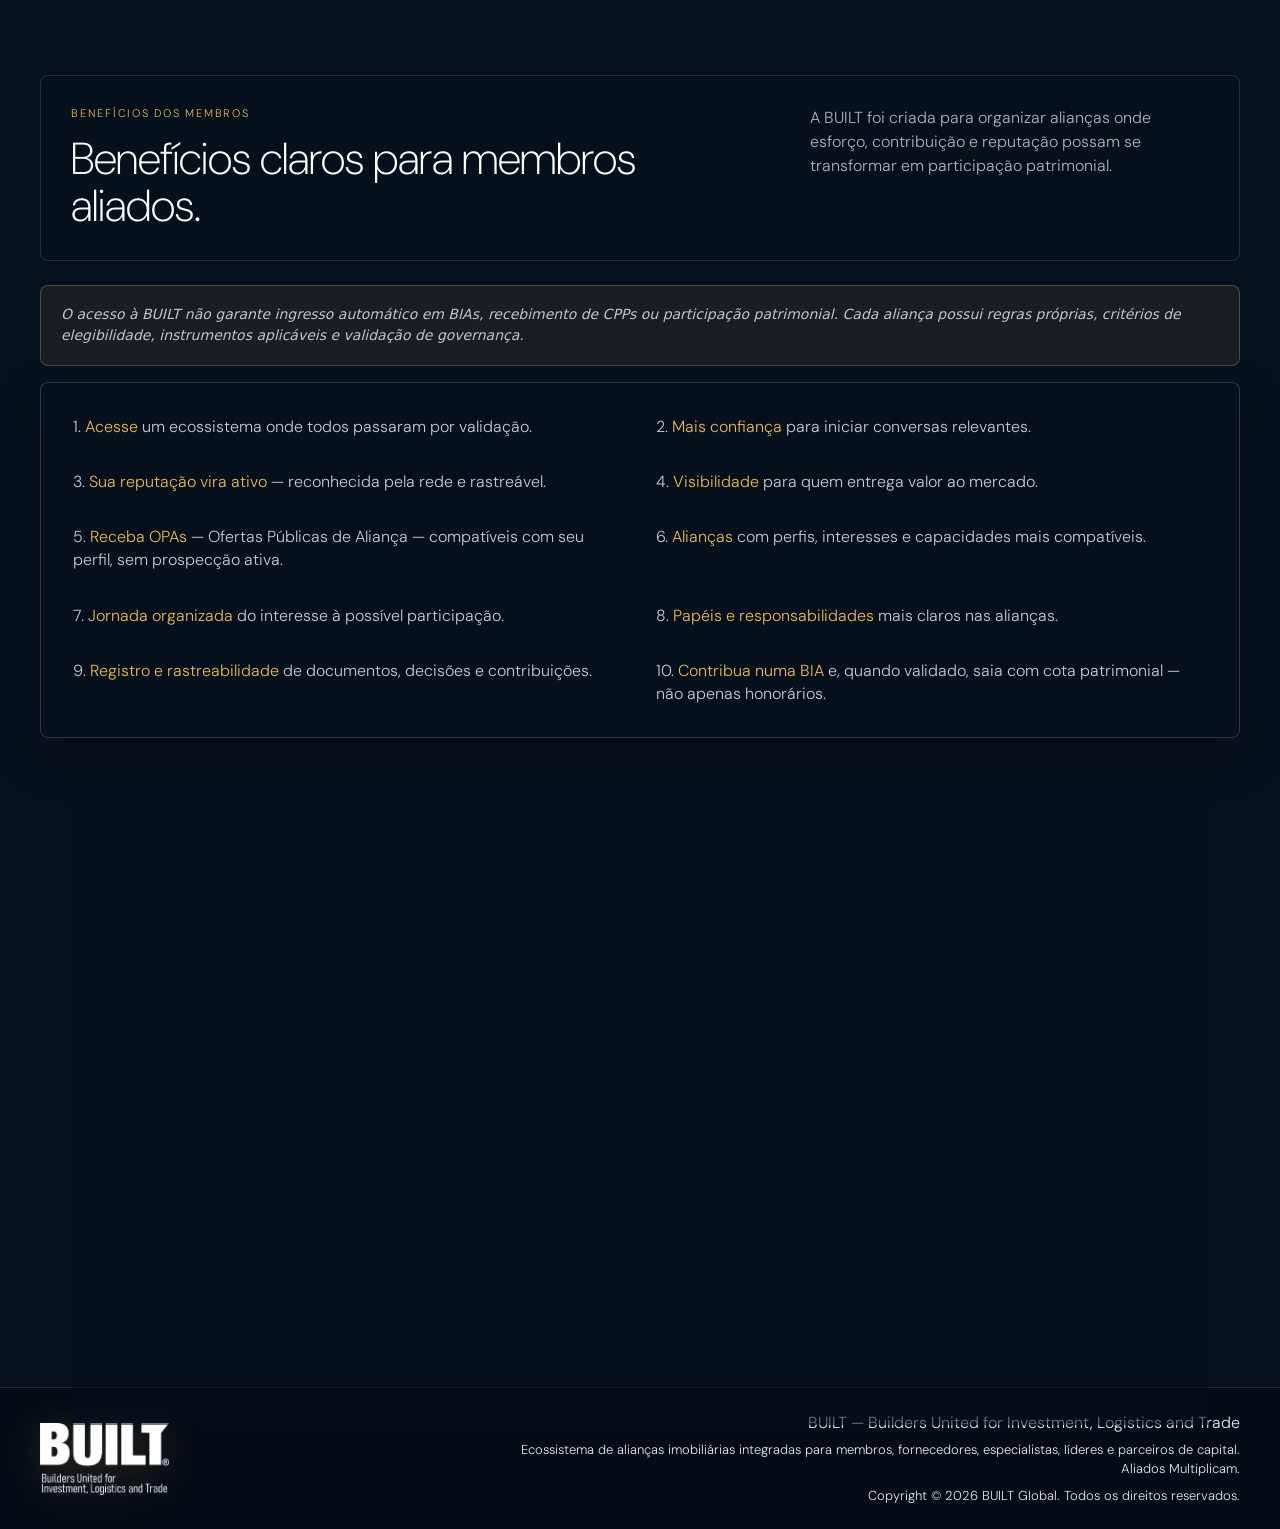
==== commit 98a04b37: "Add about and glossary links to navigation" ====
--- a/index.html
+++ b/index.html
@@ -35,6 +35,8 @@
         <a href="#jornada">DIFERENCIAIS</a>
         <a href="#ambientes">AMBIENTES</a>
         <a href="#beneficios">BENEFÍCIOS</a>
+        <a href="sobre/">SOBRE</a>
+        <a href="glossario/">GLOSSÁRIO</a>
       </nav>
 
       <a class="header-cta" href="https://app.builtalliances.com/">Acessar Ecossistema</a>
--- a/styles.css
+++ b/styles.css
@@ -109,14 +109,14 @@
 .main-nav {
   display: flex;
   justify-content: center;
-  gap: 8px;
+  gap: 4px;
 }
 
 .main-nav a {
   min-height: 40px;
   display: inline-flex;
   align-items: center;
-  padding: 0 14px;
+  padding: 0 10px;
   border-radius: 8px;
   color: rgba(255, 255, 255, 0.74);
   font-size: 11px;
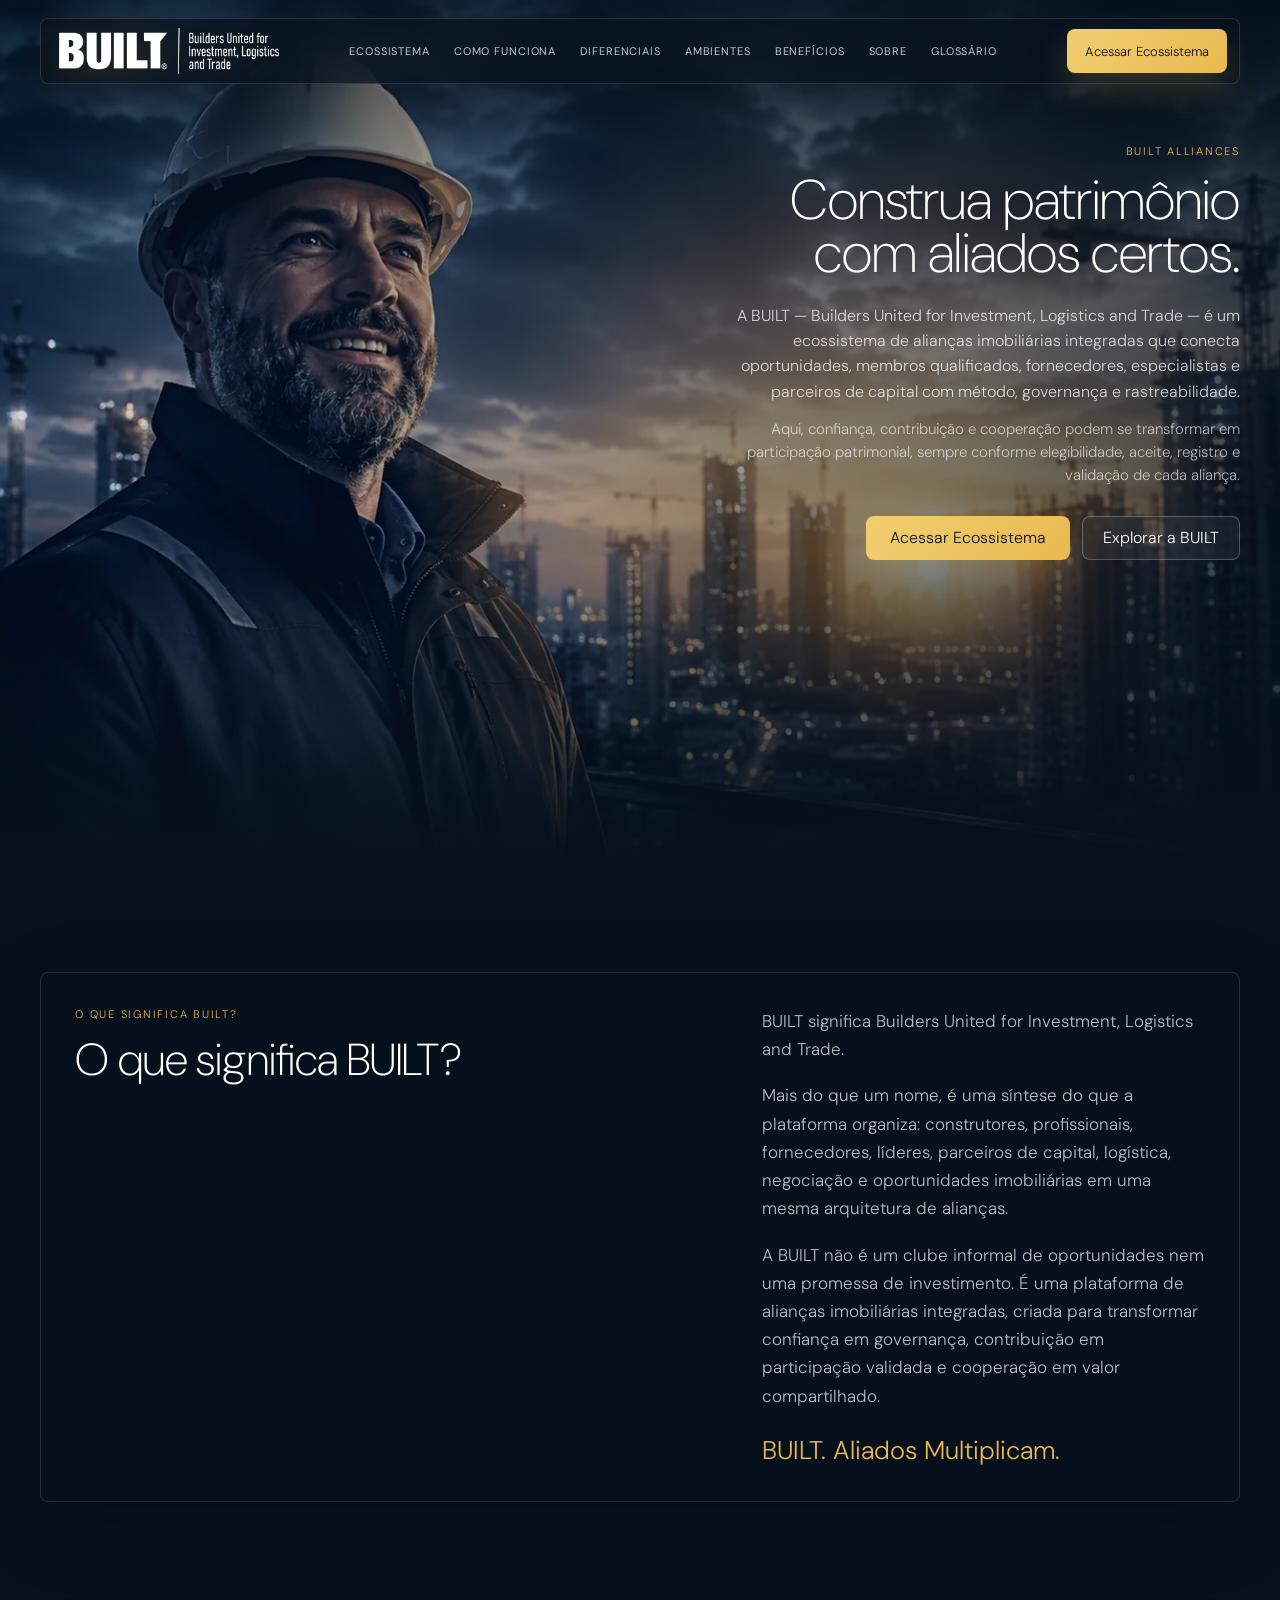
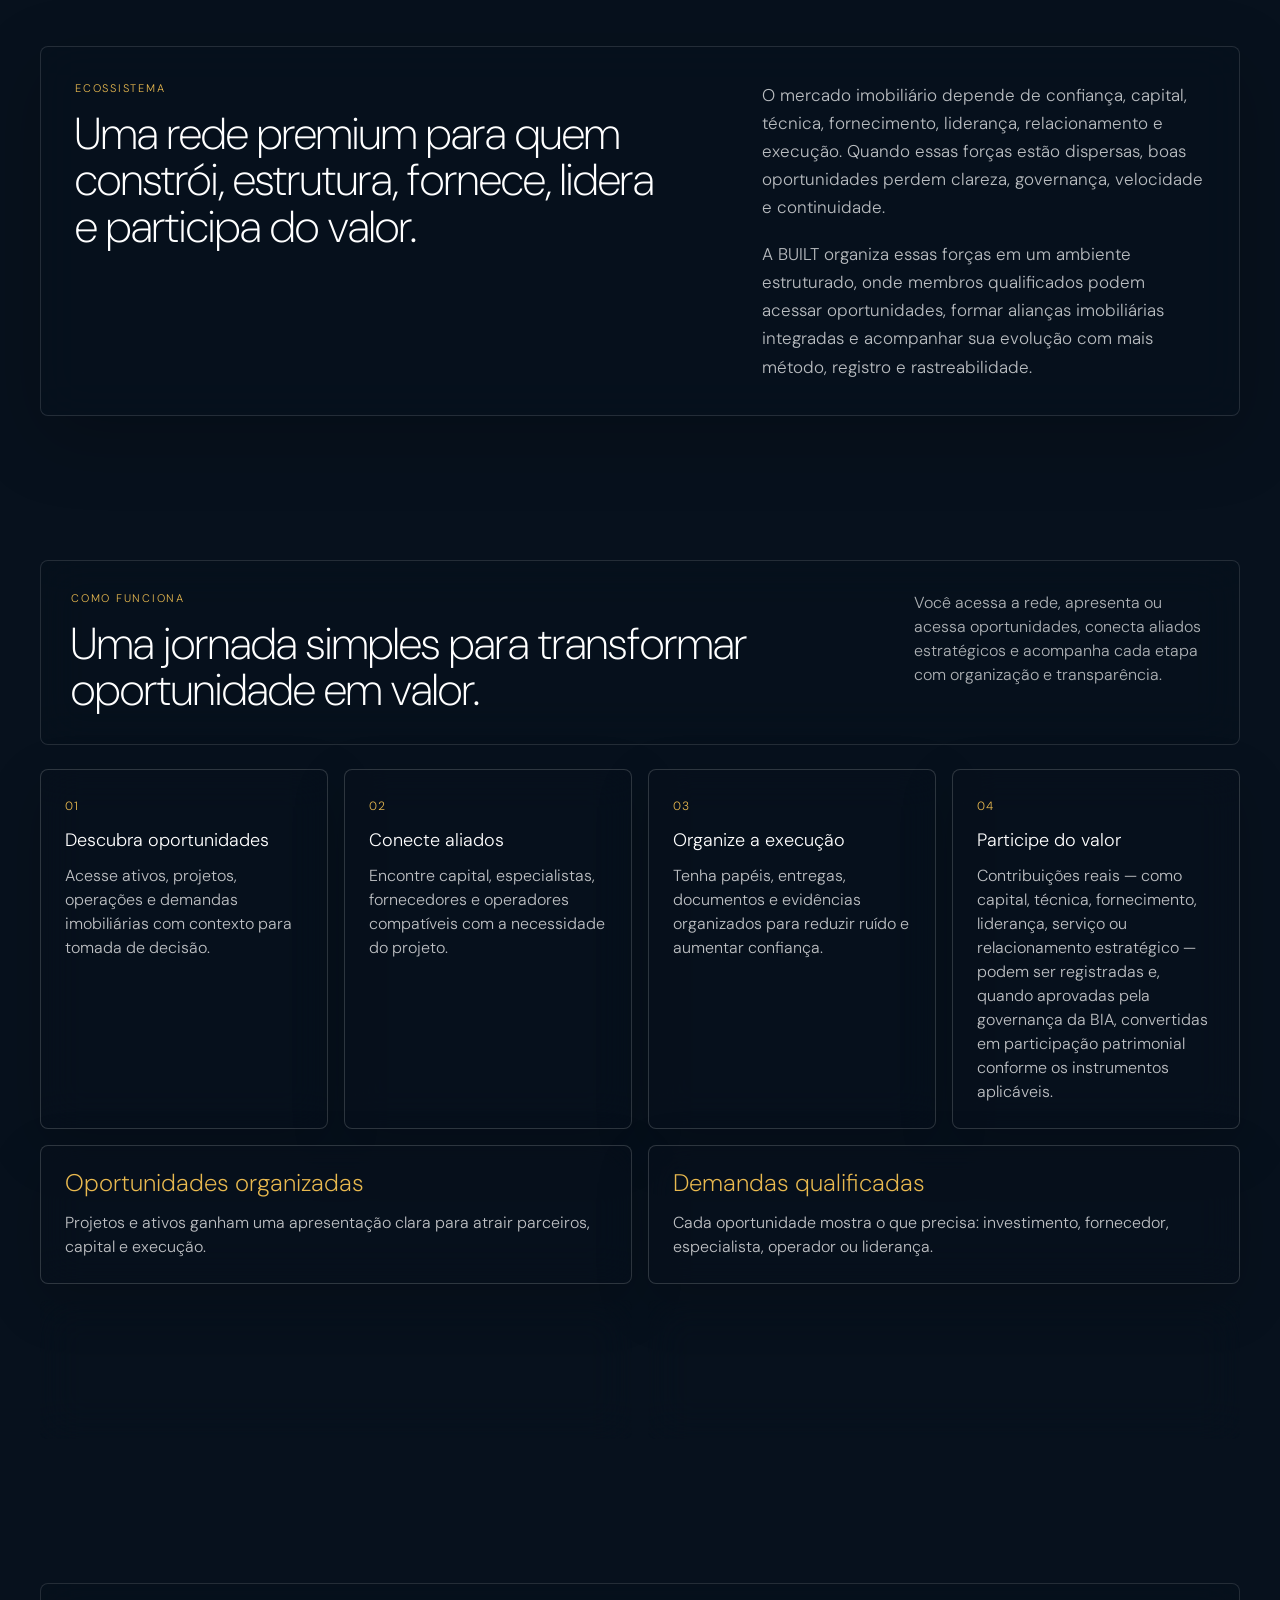
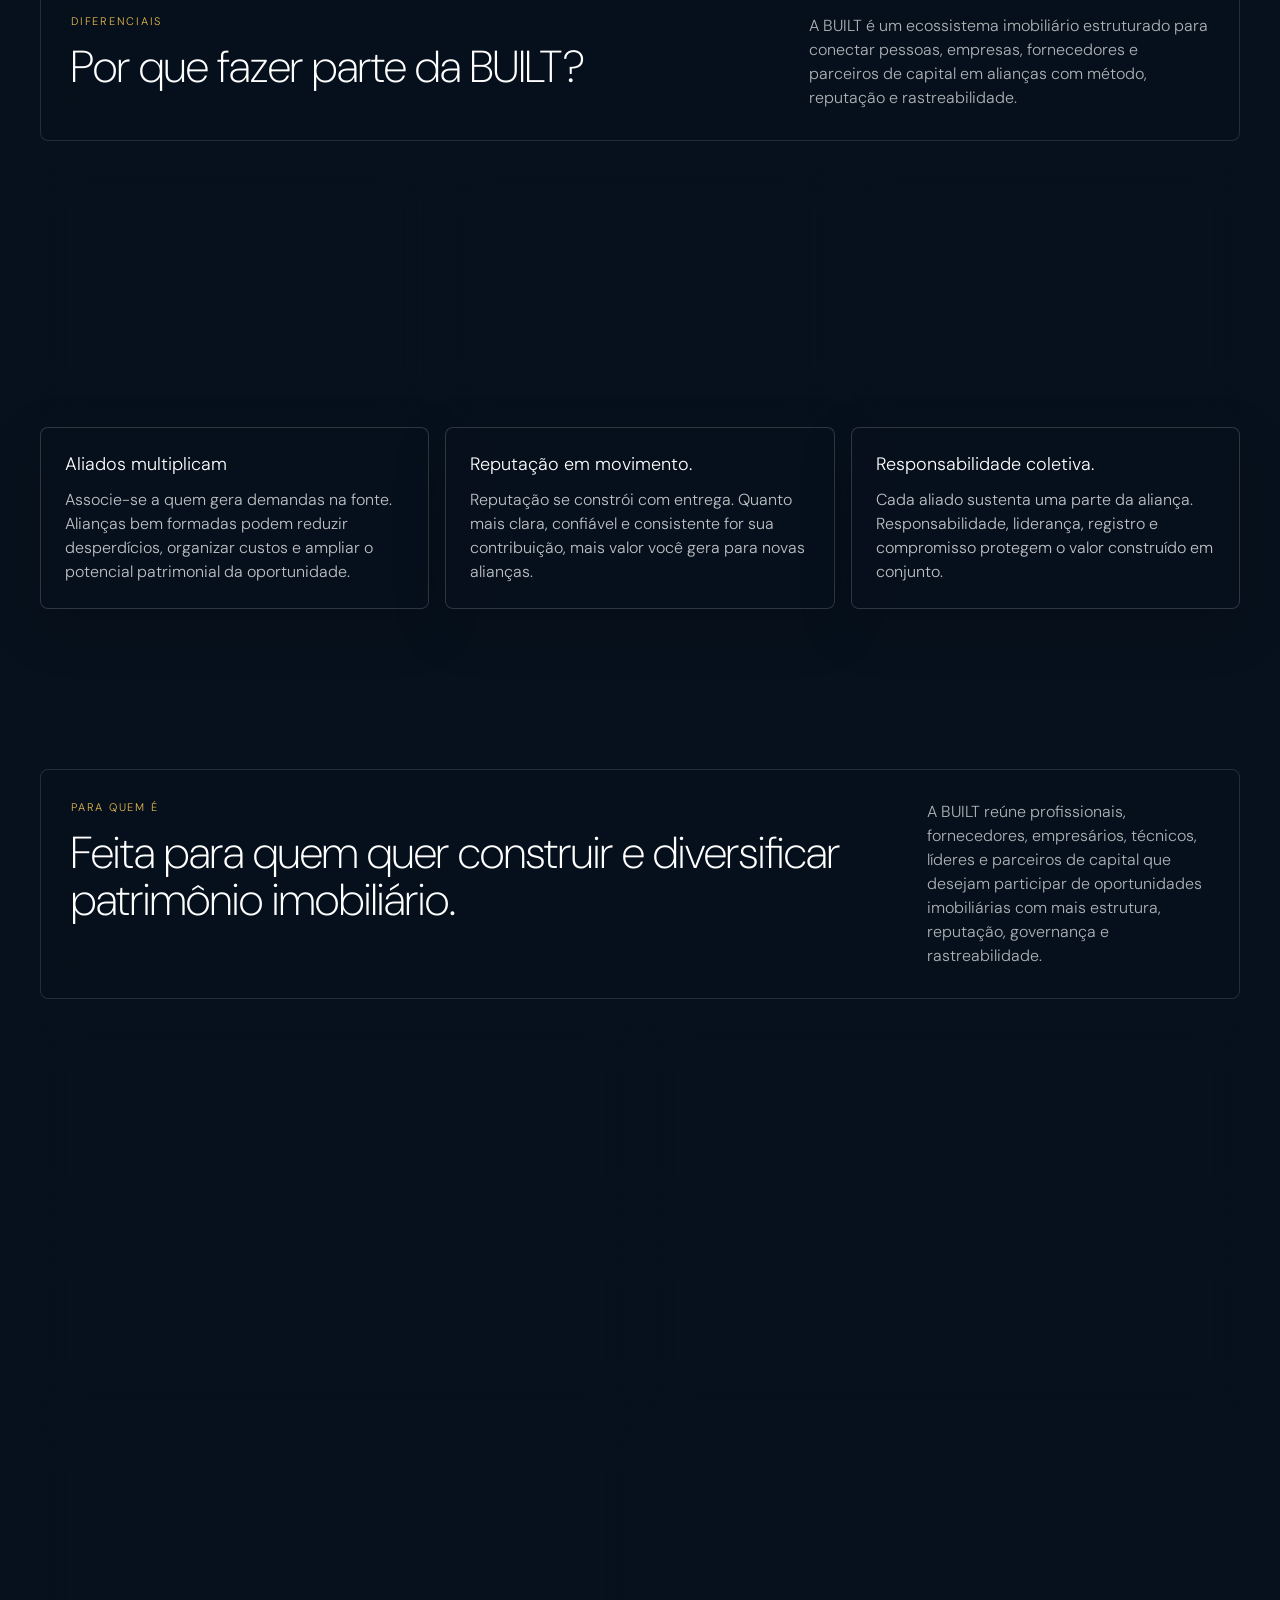
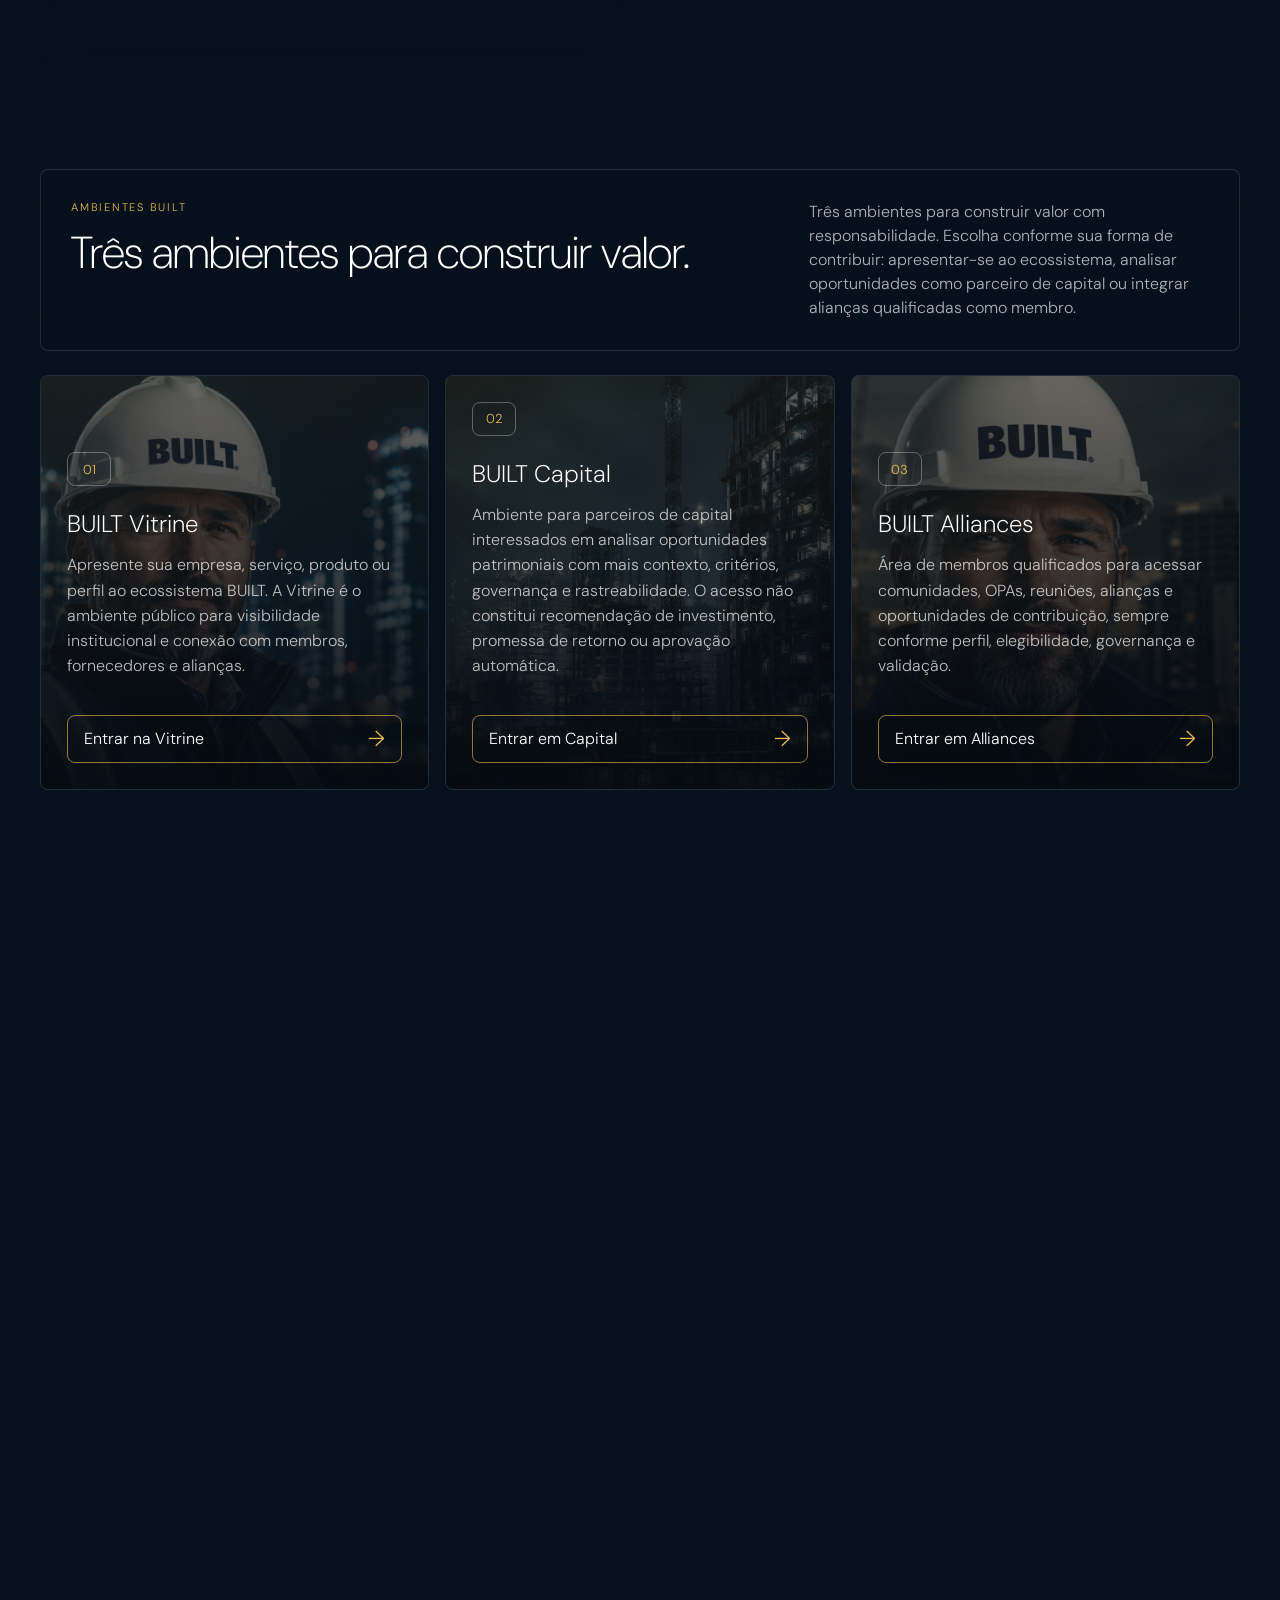
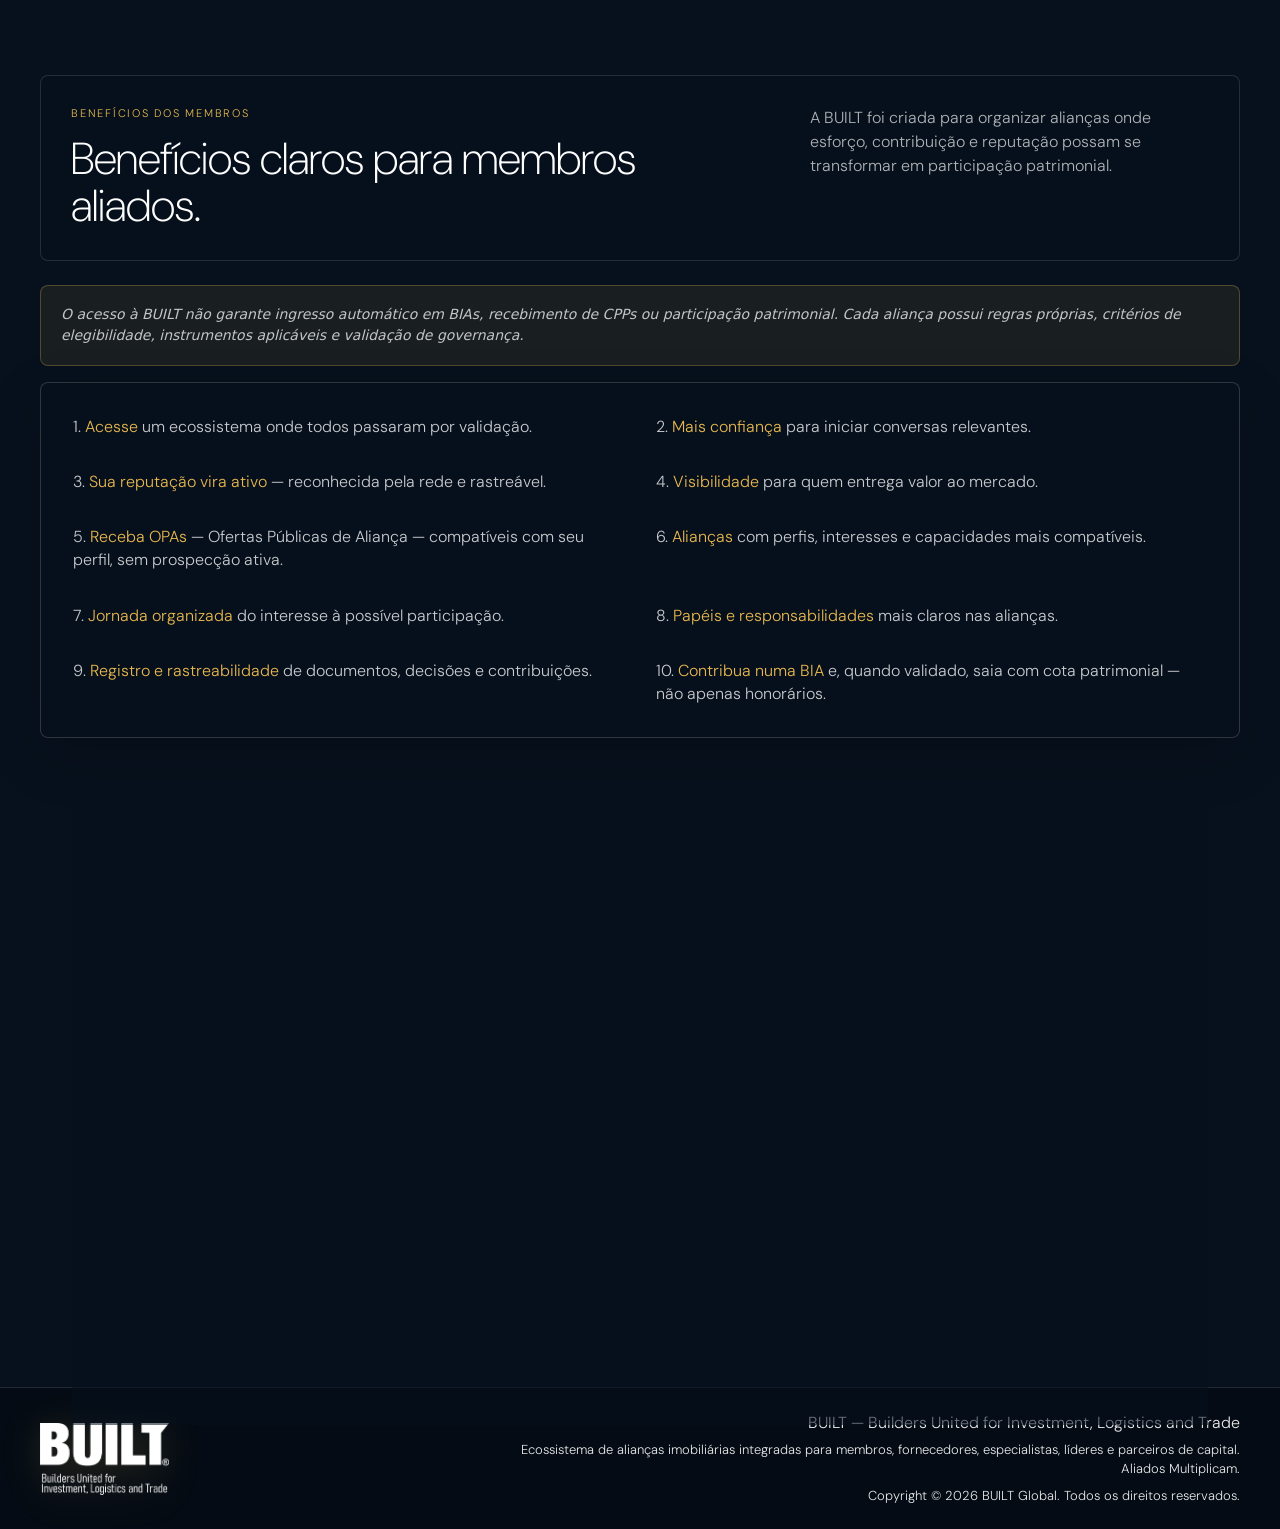
==== commit 943f0f91: "Fix deployed about and glossary routes" ====
--- a/index.html
+++ b/index.html
@@ -12,16 +12,16 @@
       name="keywords"
       content="BUILT Alliances, BUILT, Alianças Patrimoniais Imobiliárias, Builders United for Investment Logistics and Trade, alianças imobiliárias integradas, BUILT Integrated Alliance, BIA, OPA, CPP, parceiros de capital, governança imobiliária, participação patrimonial, Aliados Multiplicam"
     >
-    <link rel="icon" type="image/svg+xml" href="assets/favicon.svg?v=20260610">
+    <link rel="icon" type="image/svg+xml" href="/assets/favicon.svg?v=20260610">
     <link rel="preconnect" href="https://fonts.googleapis.com">
     <link rel="preconnect" href="https://fonts.gstatic.com" crossorigin>
     <link href="https://fonts.googleapis.com/css2?family=DM+Sans:opsz,wght@9..40,200..900&display=swap" rel="stylesheet">
-    <link rel="stylesheet" href="styles.css?v=20260624-brief">
+    <link rel="stylesheet" href="/styles.css?v=20260624-brief">
   </head>
   <body>
     <header class="site-header" data-header>
-      <a class="brand" href="#inicio" aria-label="BUILT Alliances">
-        <img src="assets/images/built-logo-header-wide-white.png?v=20260619" alt="BUILT">
+      <a class="brand" href="/#inicio" aria-label="BUILT Alliances">
+        <img src="/assets/images/built-logo-header-wide-white.png?v=20260619" alt="BUILT">
       </a>
 
       <button class="menu-toggle" type="button" aria-label="Abrir menu" aria-expanded="false" aria-controls="main-nav">
@@ -30,13 +30,13 @@
       </button>
 
       <nav class="main-nav" id="main-nav" aria-label="Navegação principal">
-        <a href="#ecossistema">ECOSSISTEMA</a>
-        <a href="#metodo">COMO FUNCIONA</a>
-        <a href="#jornada">DIFERENCIAIS</a>
-        <a href="#ambientes">AMBIENTES</a>
-        <a href="#beneficios">BENEFÍCIOS</a>
-        <a href="sobre/">SOBRE</a>
-        <a href="glossario/">GLOSSÁRIO</a>
+        <a href="/#ecossistema">ECOSSISTEMA</a>
+        <a href="/#metodo">COMO FUNCIONA</a>
+        <a href="/#jornada">DIFERENCIAIS</a>
+        <a href="/#ambientes">AMBIENTES</a>
+        <a href="/#beneficios">BENEFÍCIOS</a>
+        <a href="/sobre/">SOBRE</a>
+        <a href="/glossario/">GLOSSÁRIO</a>
       </nav>
 
       <a class="header-cta" href="https://app.builtalliances.com/">Acessar Ecossistema</a>
@@ -336,7 +336,7 @@
     </main>
 
     <footer class="site-footer">
-      <img src="assets/images/built-logo-horizontal-white.png" alt="BUILT">
+      <img src="/assets/images/built-logo-horizontal-white.png" alt="BUILT">
       <div class="footer-copy">
         <strong>BUILT — Builders United for Investment, Logistics and Trade</strong>
         <span>Ecossistema de alianças imobiliárias integradas para membros, fornecedores, especialistas, líderes e parceiros de capital. Aliados Multiplicam.</span>
@@ -344,6 +344,6 @@
       </div>
     </footer>
 
-    <script src="script.js?v=20260624-brief"></script>
+    <script src="/script.js?v=20260624-brief"></script>
   </body>
 </html>
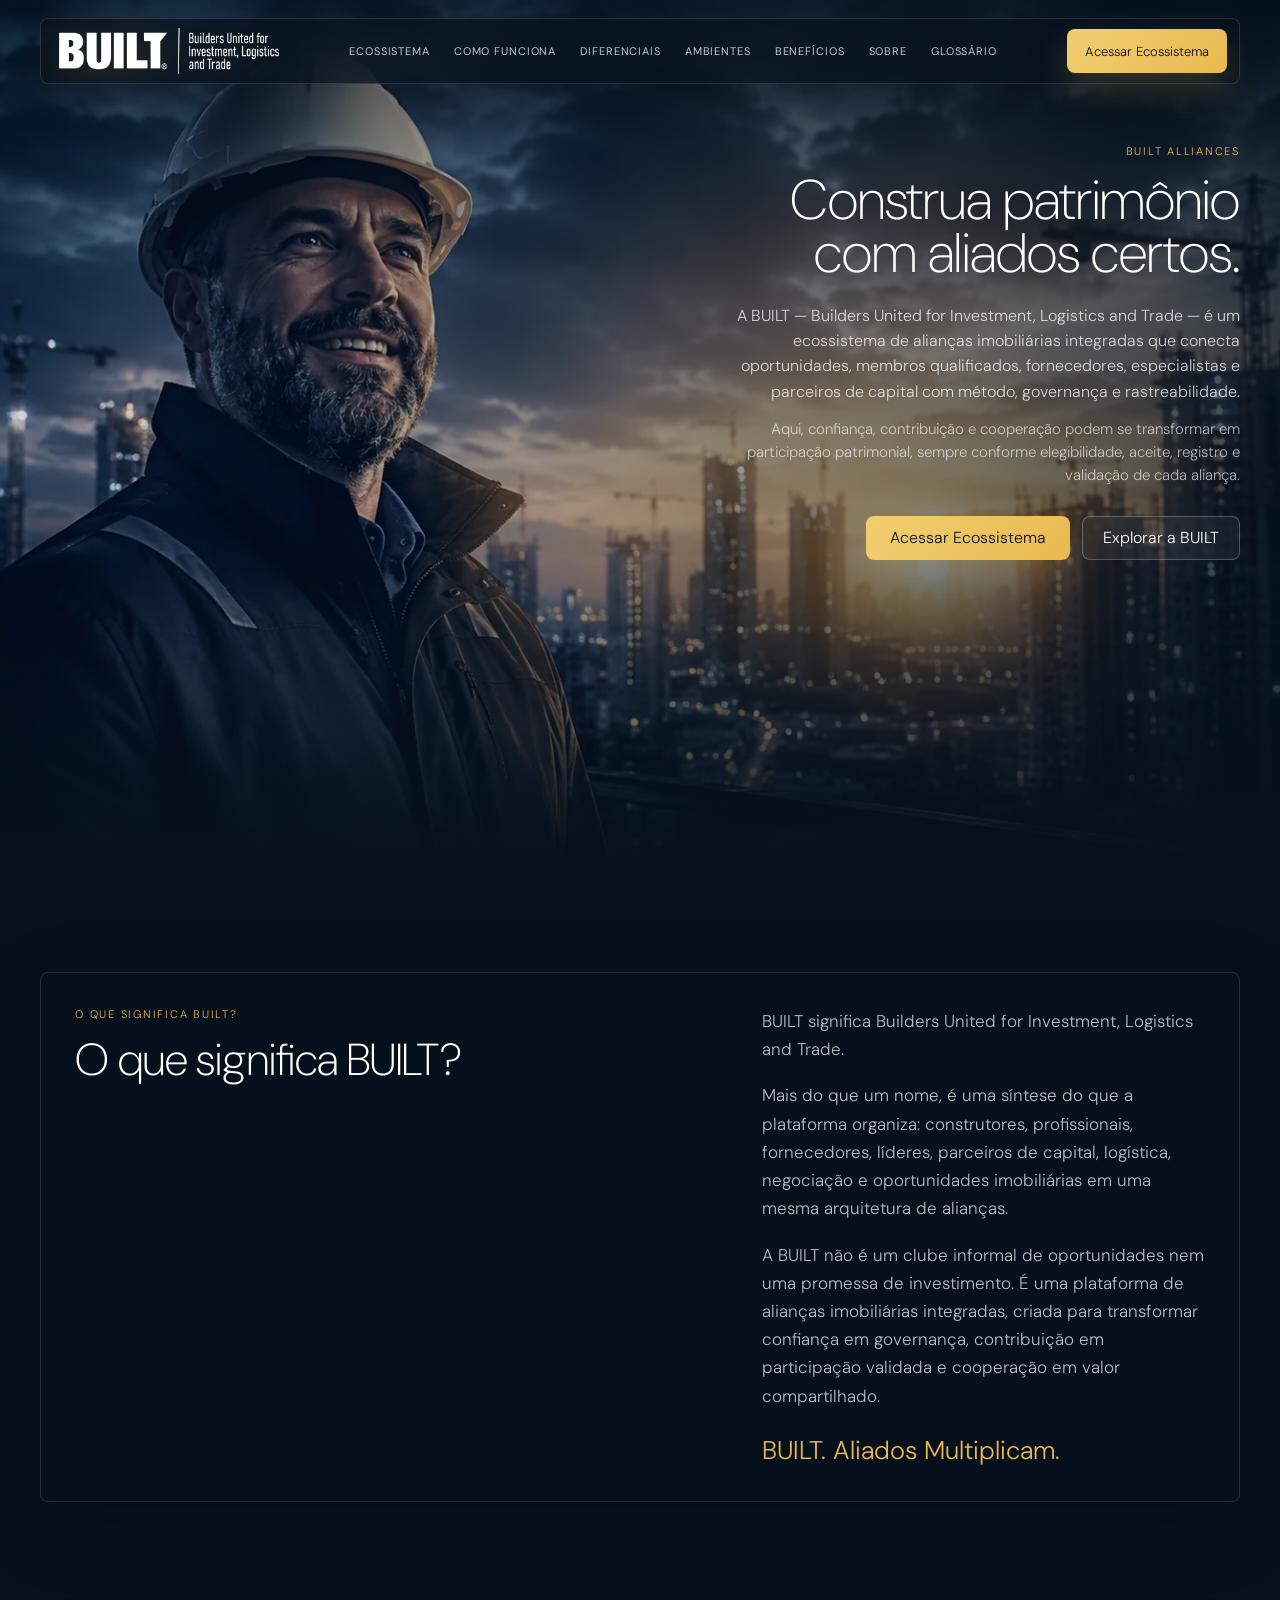
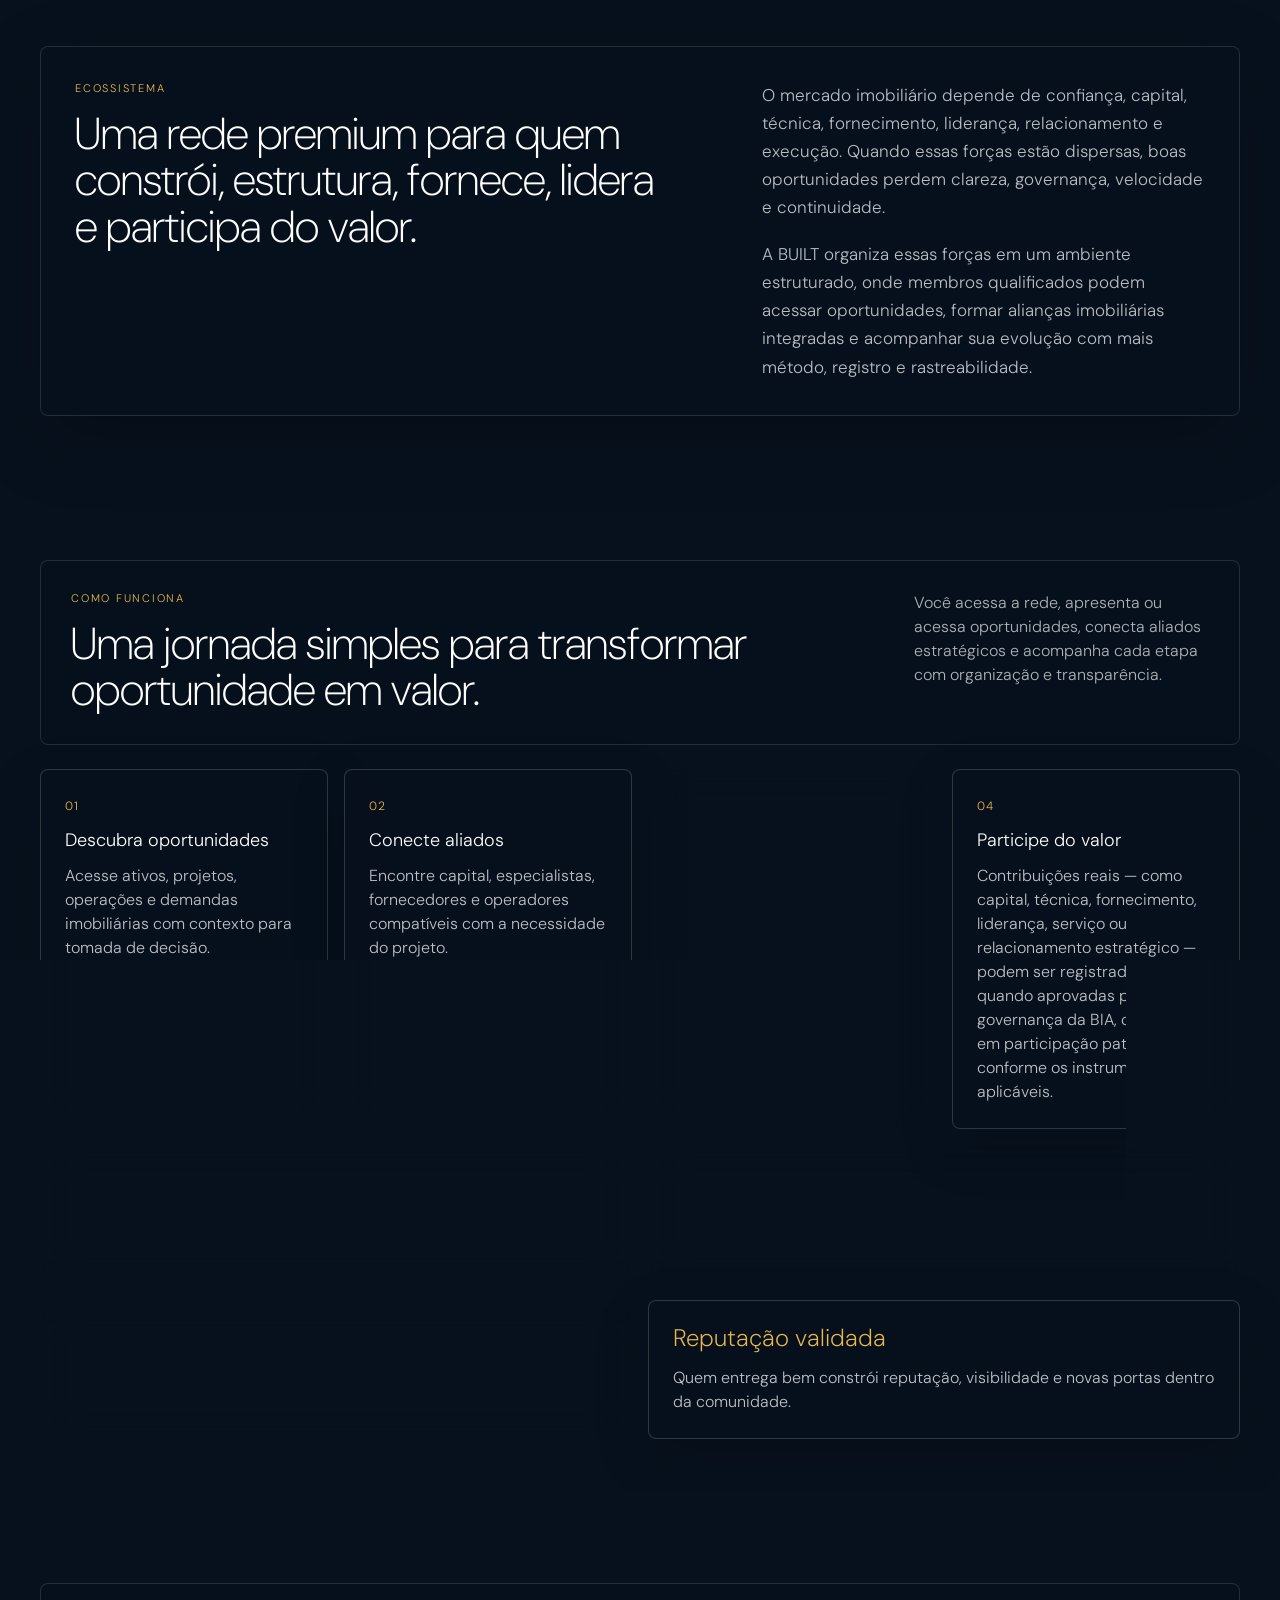
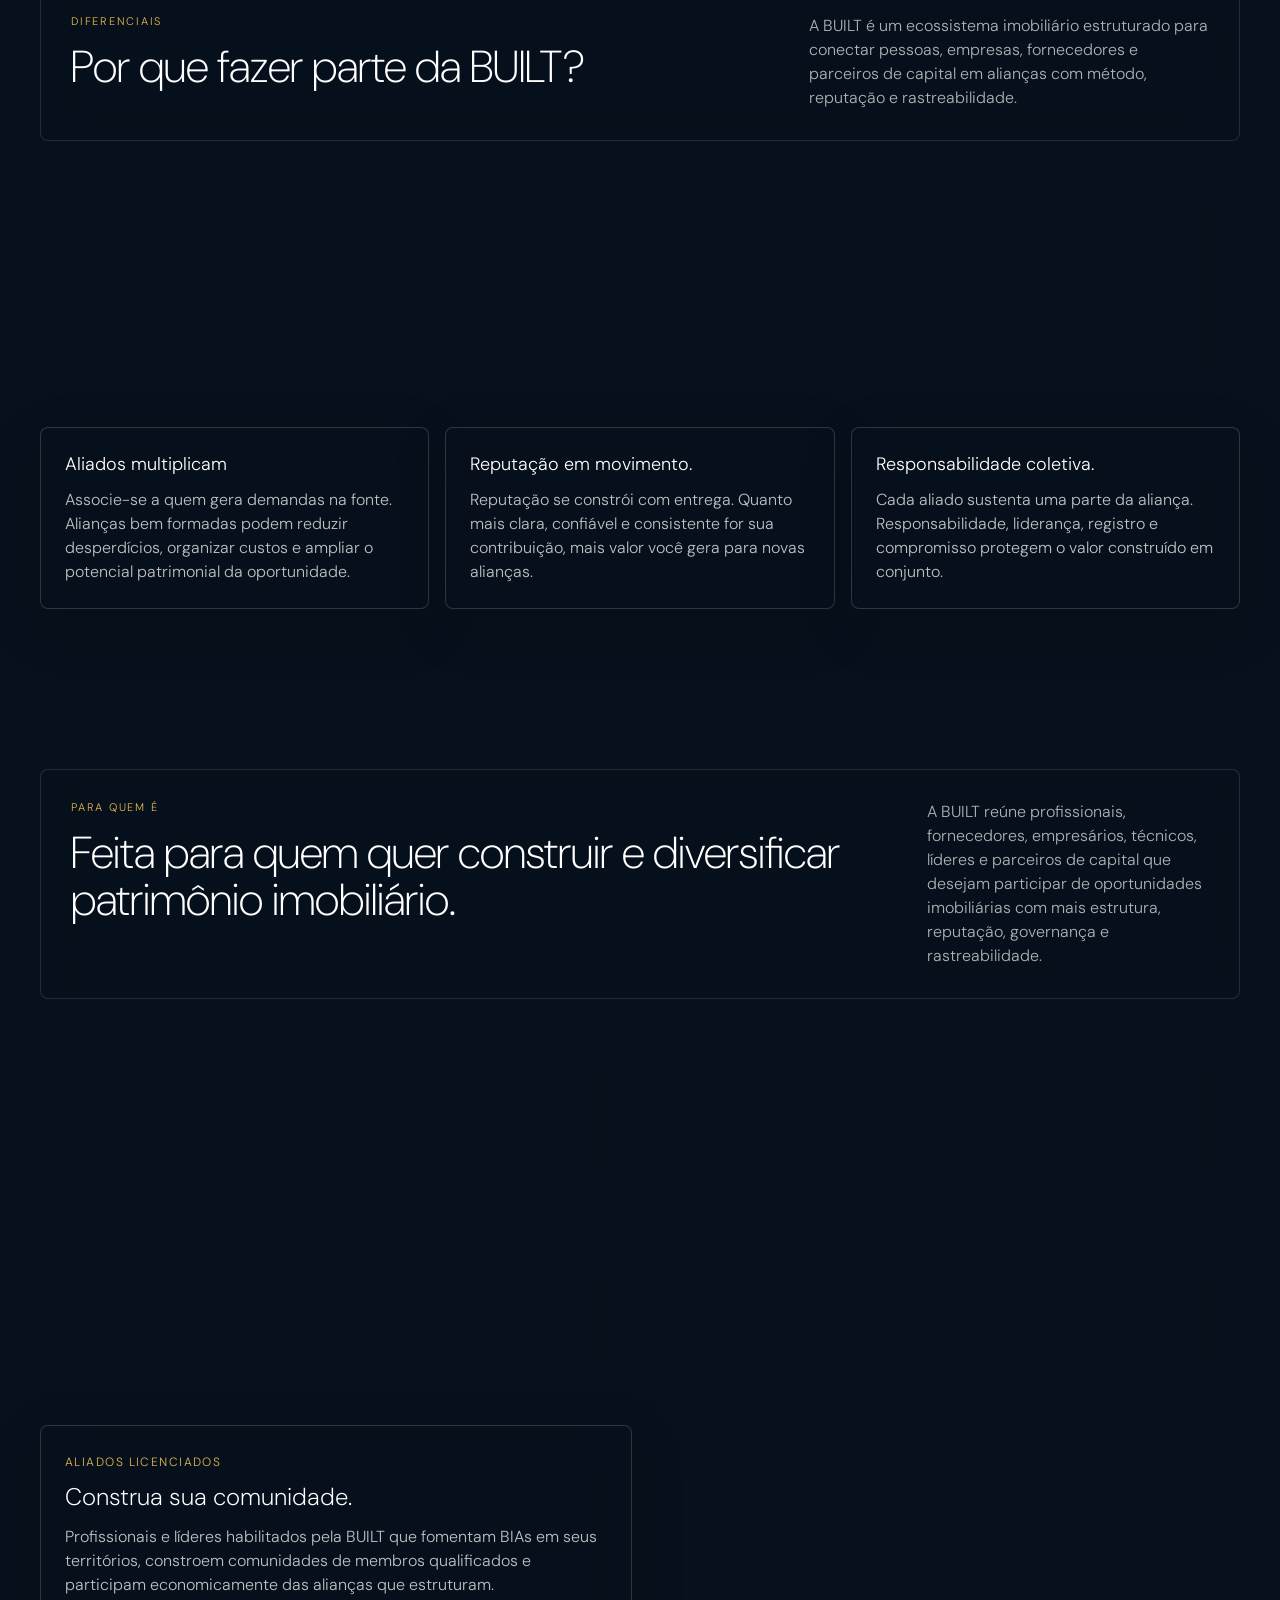
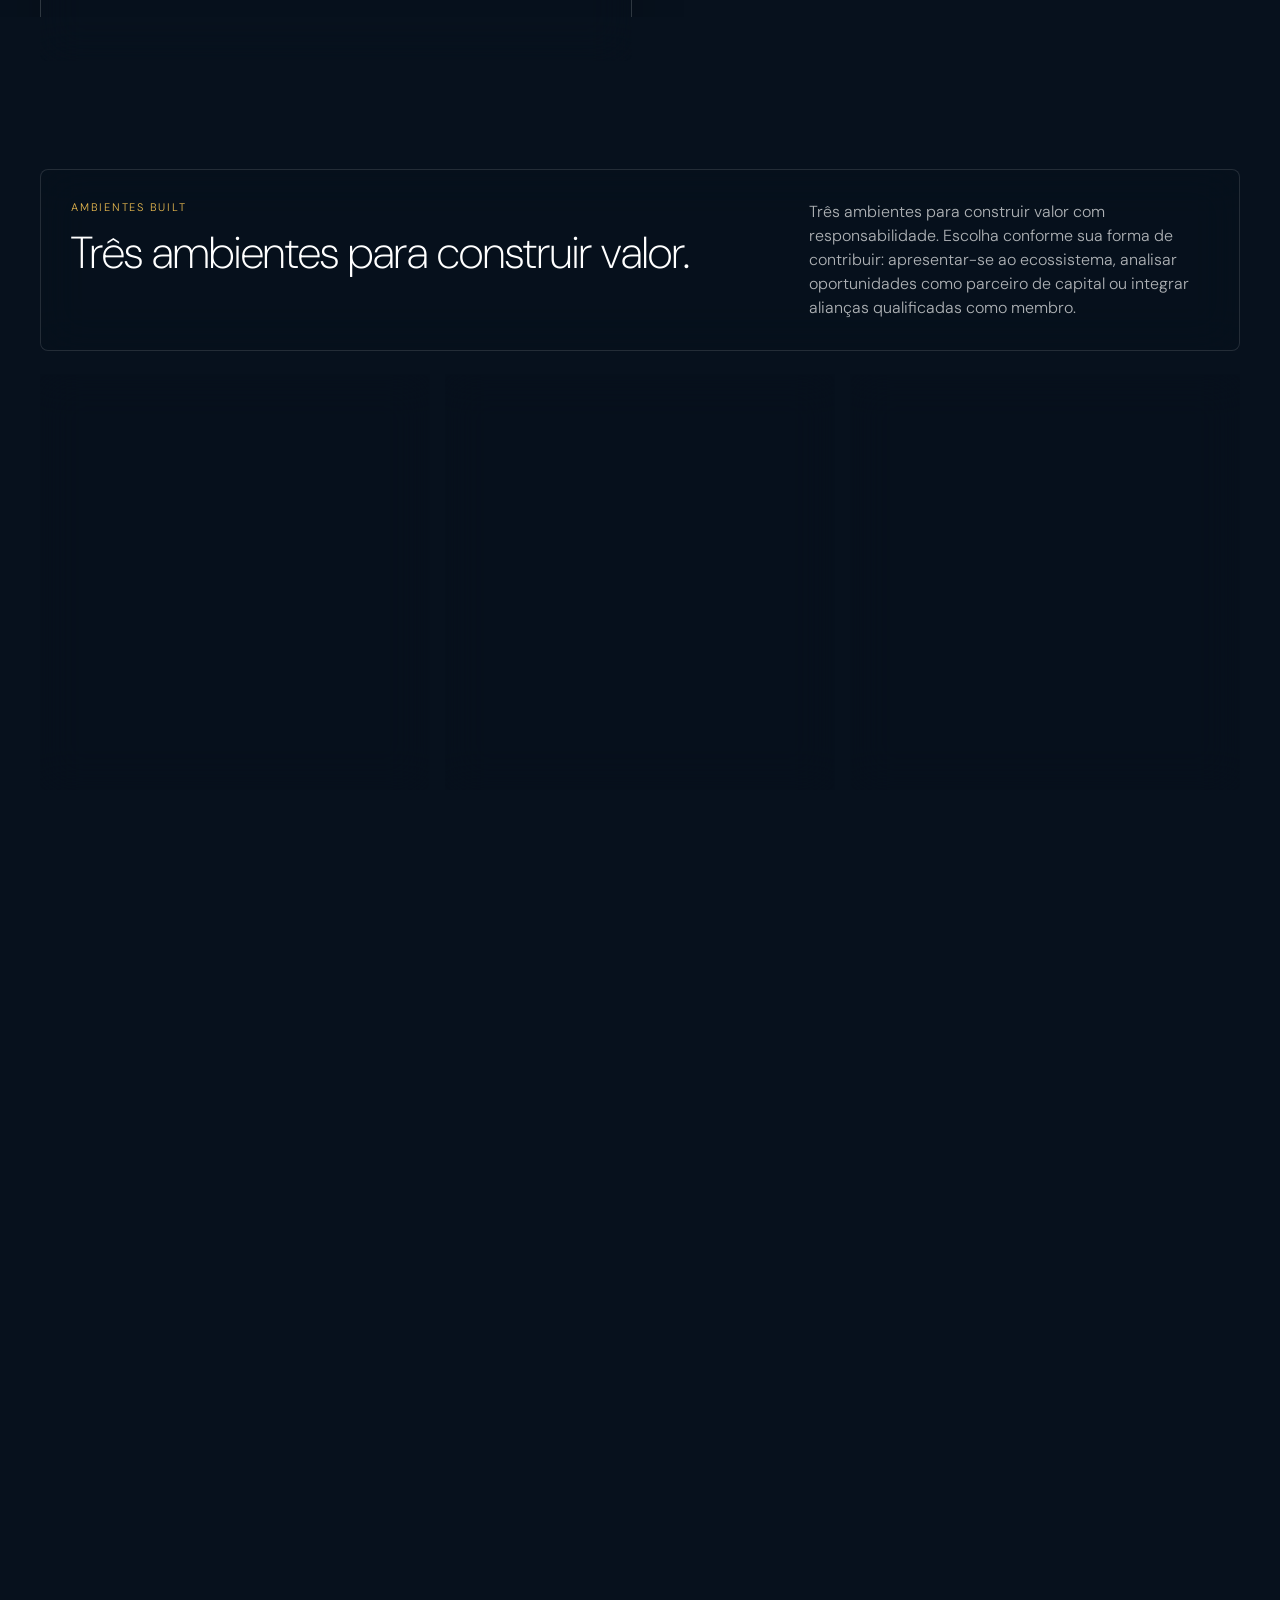
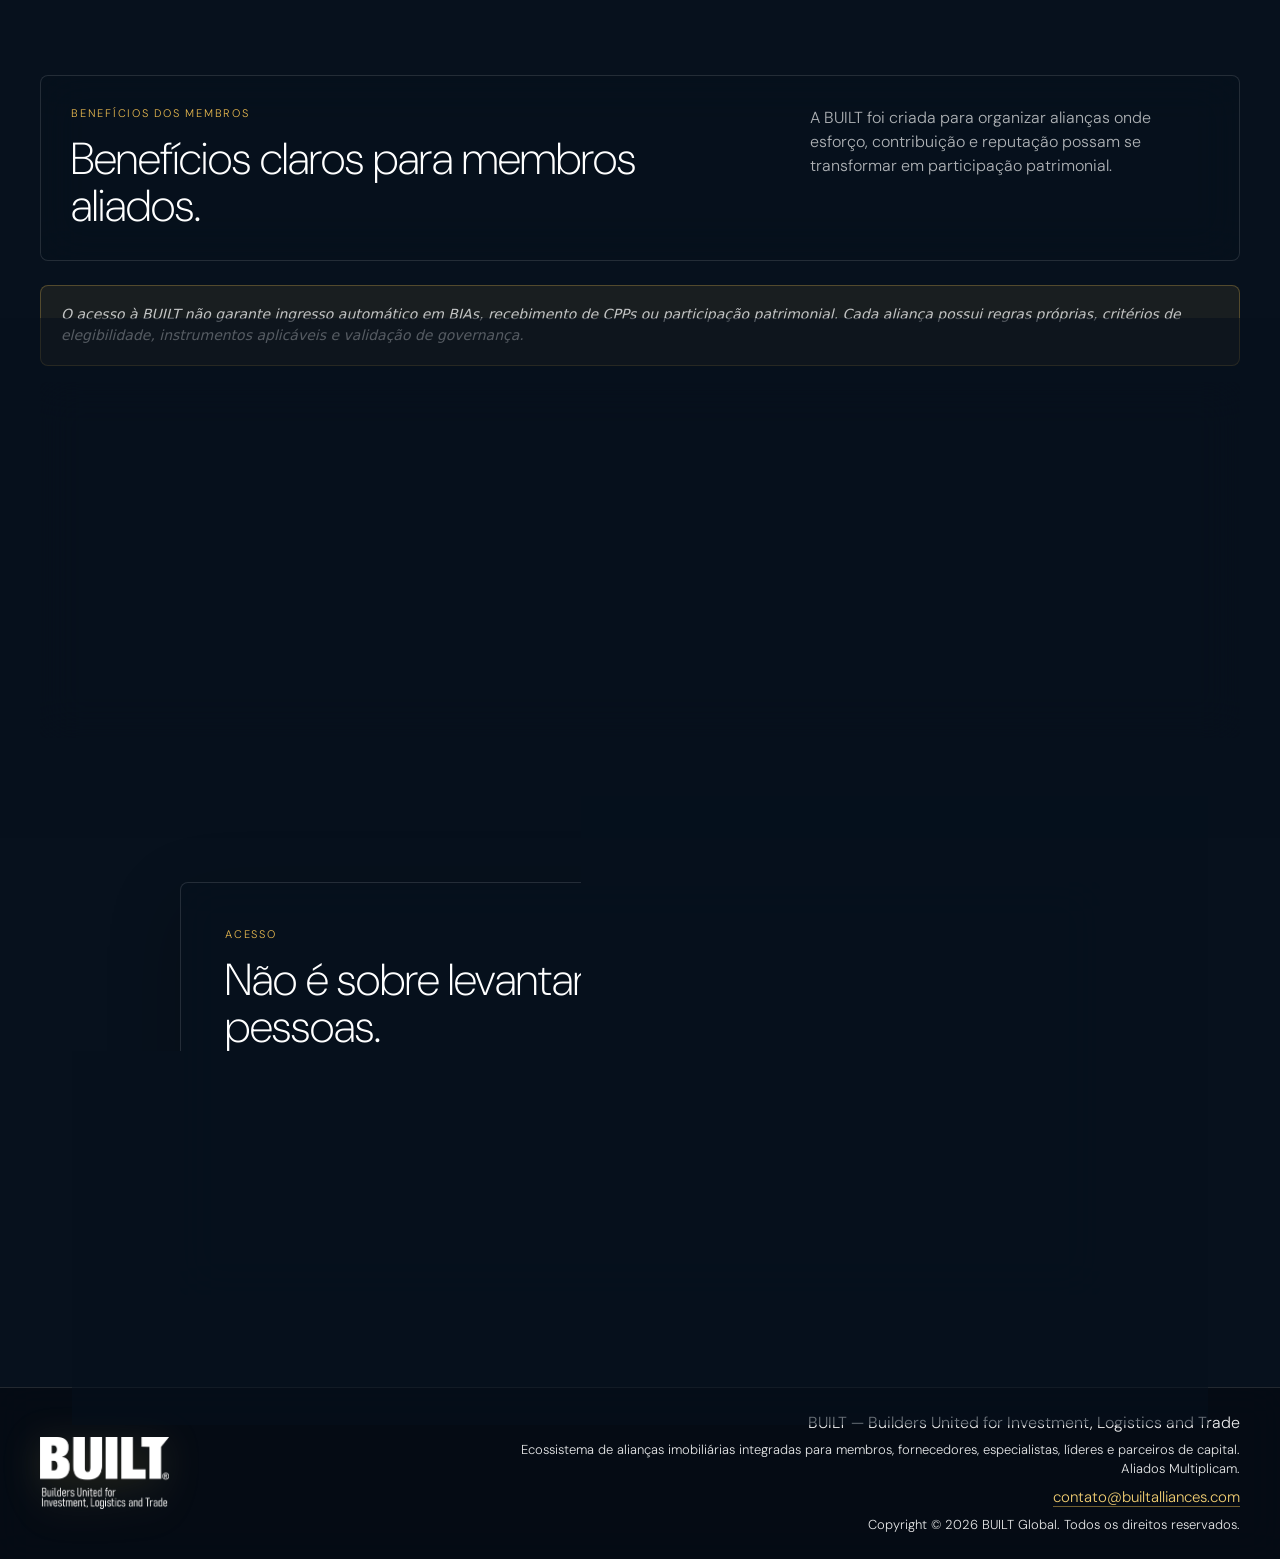
==== commit 1e6a2864: "Add contact email links" ====
--- a/index.html
+++ b/index.html
@@ -16,7 +16,7 @@
     <link rel="preconnect" href="https://fonts.googleapis.com">
     <link rel="preconnect" href="https://fonts.gstatic.com" crossorigin>
     <link href="https://fonts.googleapis.com/css2?family=DM+Sans:opsz,wght@9..40,200..900&display=swap" rel="stylesheet">
-    <link rel="stylesheet" href="/styles.css?v=20260624-brief">
+    <link rel="stylesheet" href="/styles.css?v=20260805-contact">
   </head>
   <body>
     <header class="site-header" data-header>
@@ -330,7 +330,10 @@
             Entre para conhecer oportunidades, conectar aliados e descobrir como sua experiência, capital ou entrega
             podem ganhar mais valor dentro do ecossistema BUILT.
           </p>
-          <a class="primary-button large" href="https://app.builtalliances.com/" aria-label="Acessar Ecossistema BUILT">Acessar Ecossistema</a>
+          <div class="app-actions">
+            <a class="primary-button large" href="https://app.builtalliances.com/" aria-label="Acessar Ecossistema BUILT">Acessar Ecossistema</a>
+            <a class="secondary-button large" href="mailto:contato@builtalliances.com" aria-label="Enviar e-mail para a BUILT">Falar com a BUILT</a>
+          </div>
         </div>
       </section>
     </main>
@@ -340,6 +343,7 @@
       <div class="footer-copy">
         <strong>BUILT — Builders United for Investment, Logistics and Trade</strong>
         <span>Ecossistema de alianças imobiliárias integradas para membros, fornecedores, especialistas, líderes e parceiros de capital. Aliados Multiplicam.</span>
+        <a class="footer-contact" href="mailto:contato@builtalliances.com">contato@builtalliances.com</a>
         <span>Copyright © <span data-current-year>2026</span> BUILT Global. Todos os direitos reservados.</span>
       </div>
     </footer>
--- a/styles.css
+++ b/styles.css
@@ -743,6 +743,18 @@
   line-height: 1.62;
 }
 
+.app-actions {
+  display: flex;
+  flex-wrap: wrap;
+  gap: 12px;
+}
+
+.secondary-button.large {
+  min-height: 58px;
+  padding: 0 30px;
+  font-size: 17px;
+}
+
 .page-main {
   width: min(var(--content-width), calc(100% - 40px));
   margin: 0 auto;
@@ -848,6 +860,22 @@
 .footer-copy span {
   color: rgba(255, 255, 255, 0.9);
   line-height: 1.45;
+}
+
+.footer-contact {
+  justify-self: end;
+  color: var(--gold-soft);
+  font-size: 15px;
+  line-height: 1.45;
+  text-decoration: underline;
+  text-decoration-color: rgba(233, 185, 79, 0.48);
+  text-underline-offset: 4px;
+  transition: color 180ms ease, text-decoration-color 180ms ease;
+}
+
+.footer-contact:hover {
+  color: var(--white);
+  text-decoration-color: var(--gold-soft);
 }
 
 .reveal {
@@ -1014,6 +1042,10 @@
   .footer-copy {
     text-align: left;
   }
+
+  .footer-contact {
+    justify-self: start;
+  }
 }
 
 @media (max-width: 520px) {
@@ -1032,6 +1064,10 @@
     display: grid;
   }
 
+  .app-actions {
+    display: grid;
+  }
+
   .primary-button,
   .secondary-button {
     width: 100%;
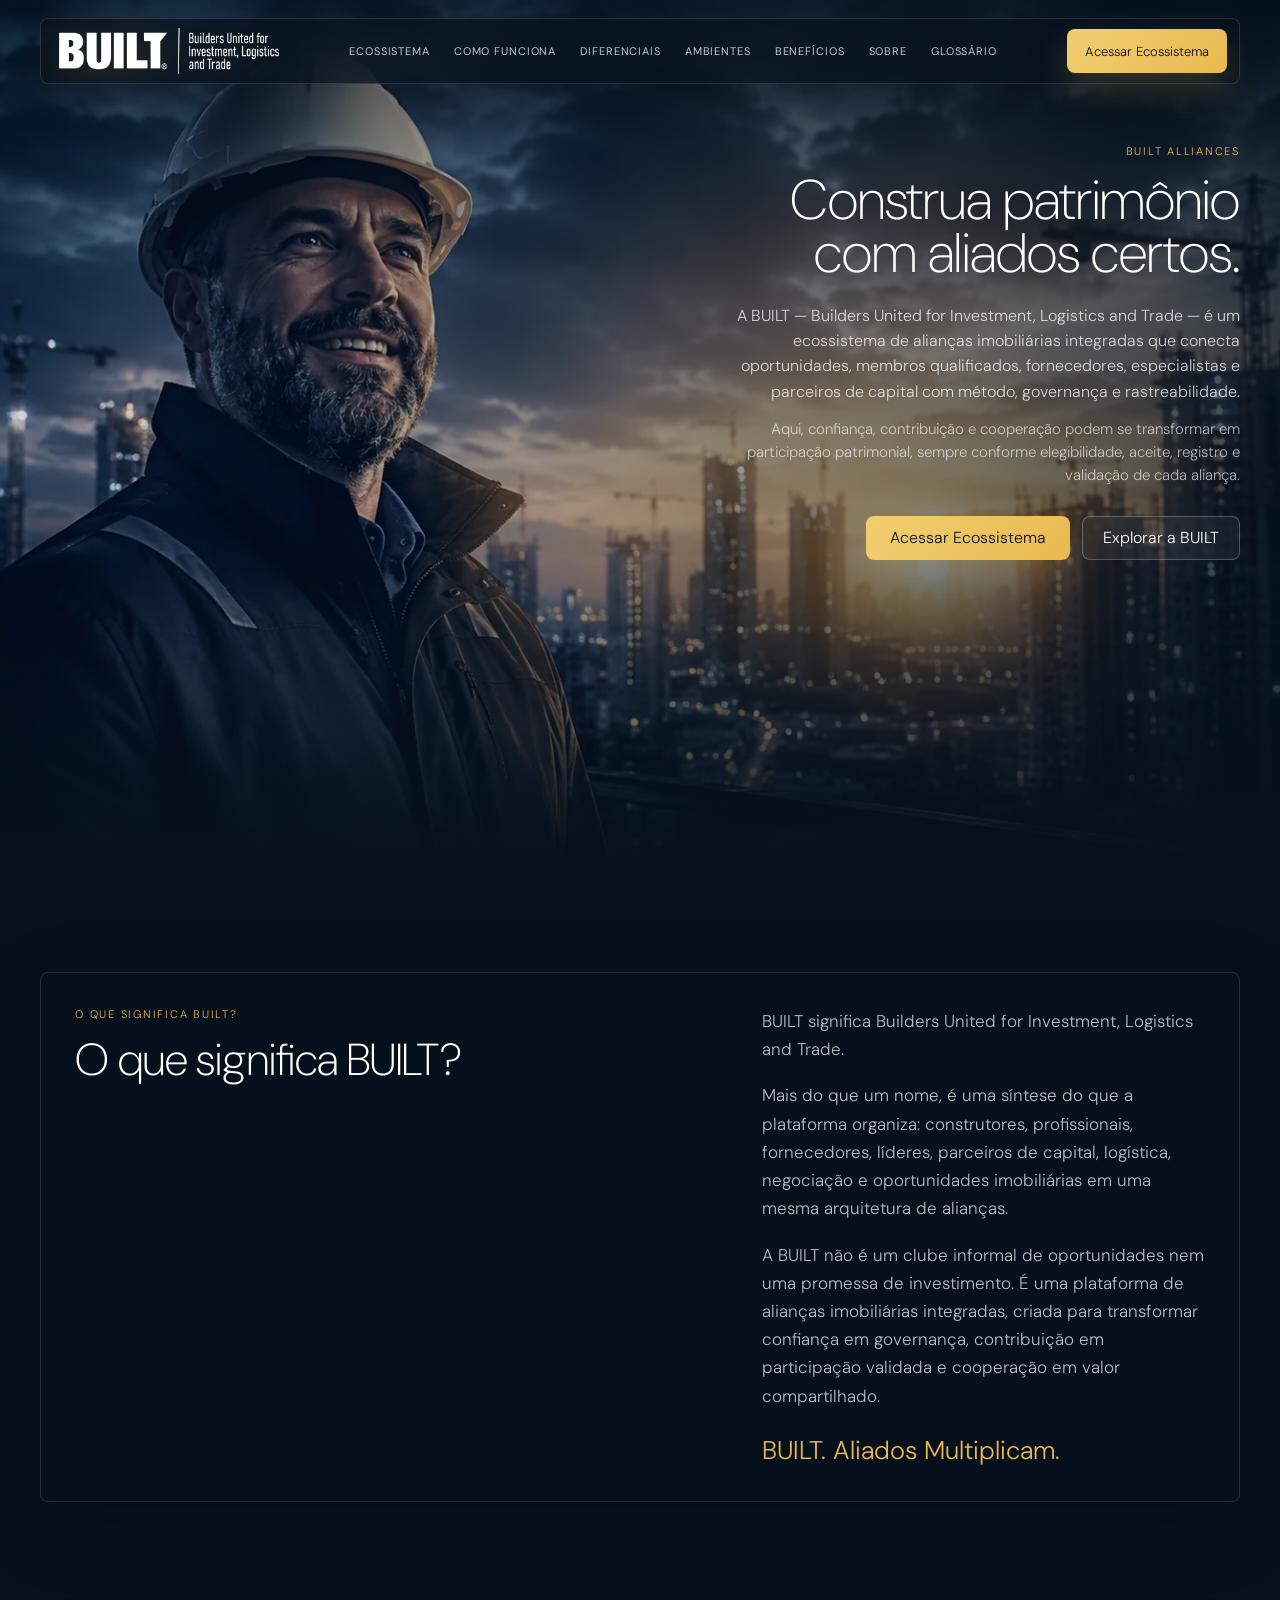
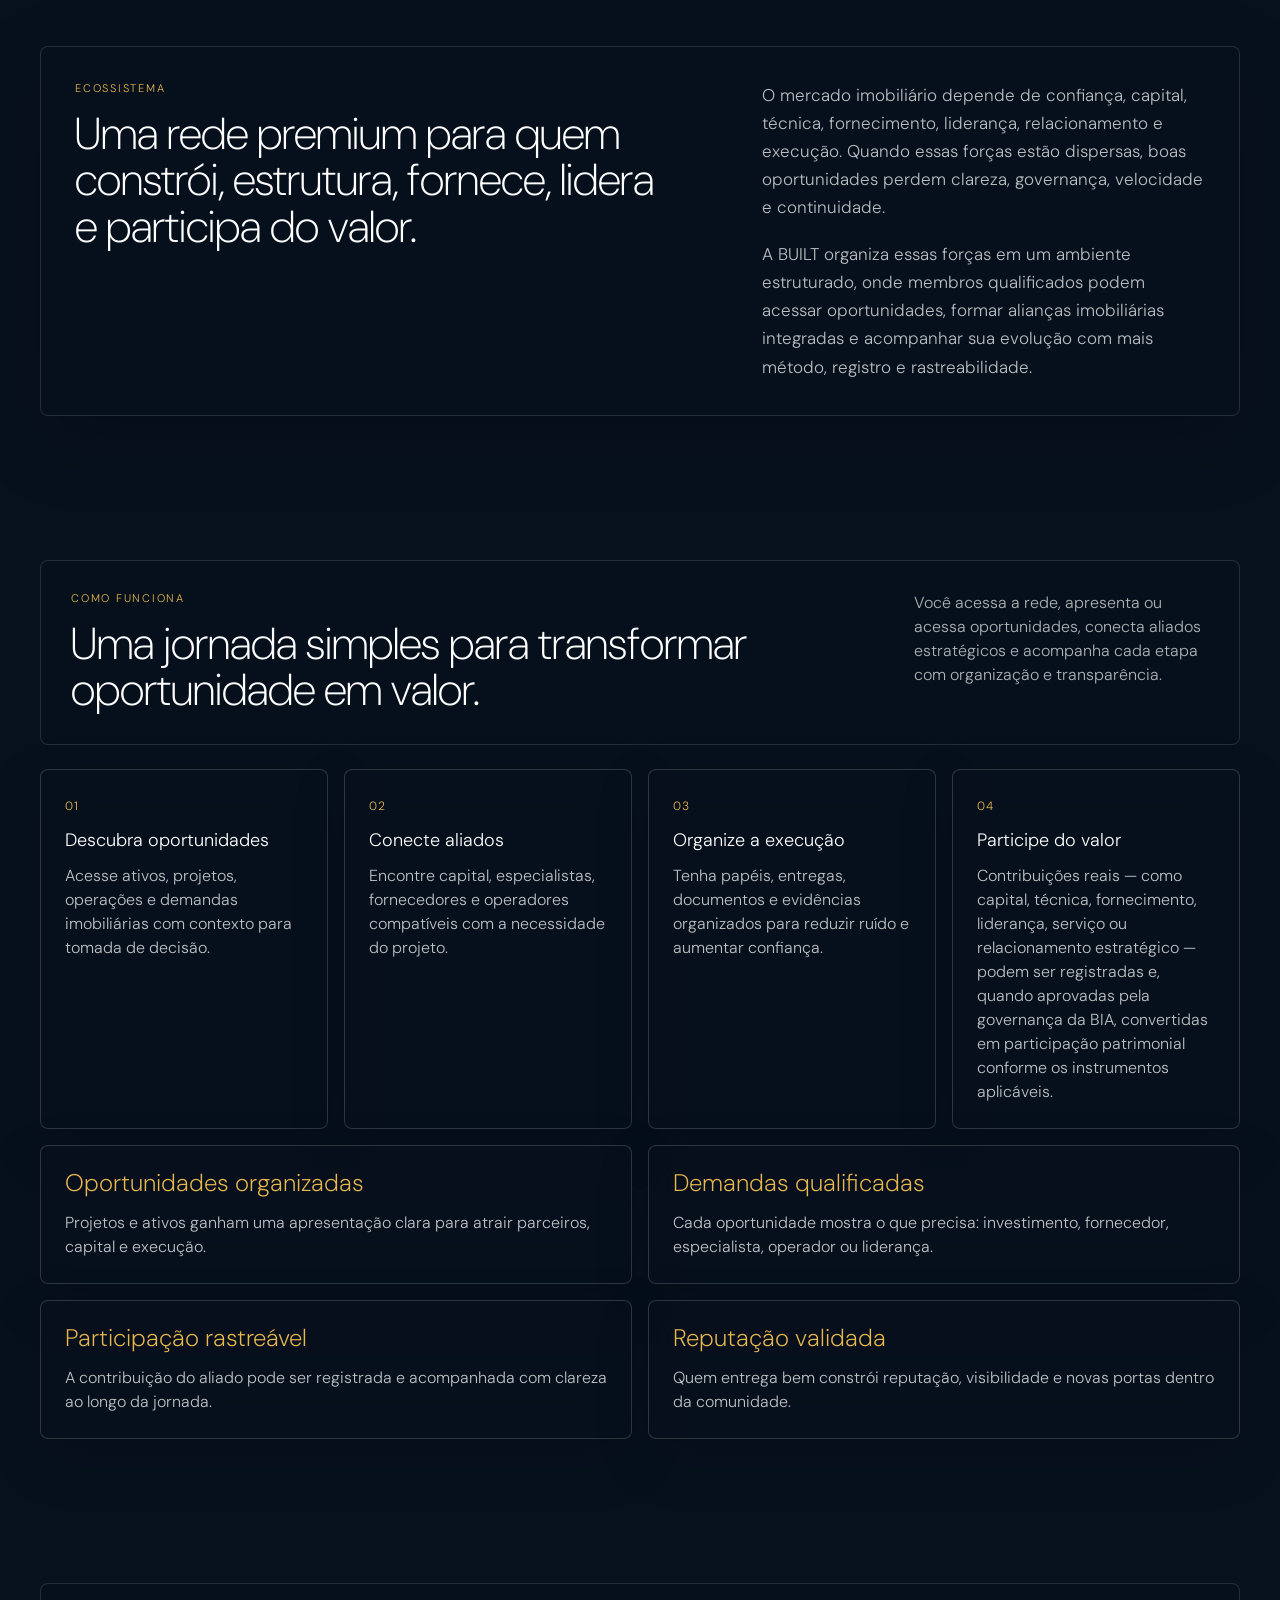
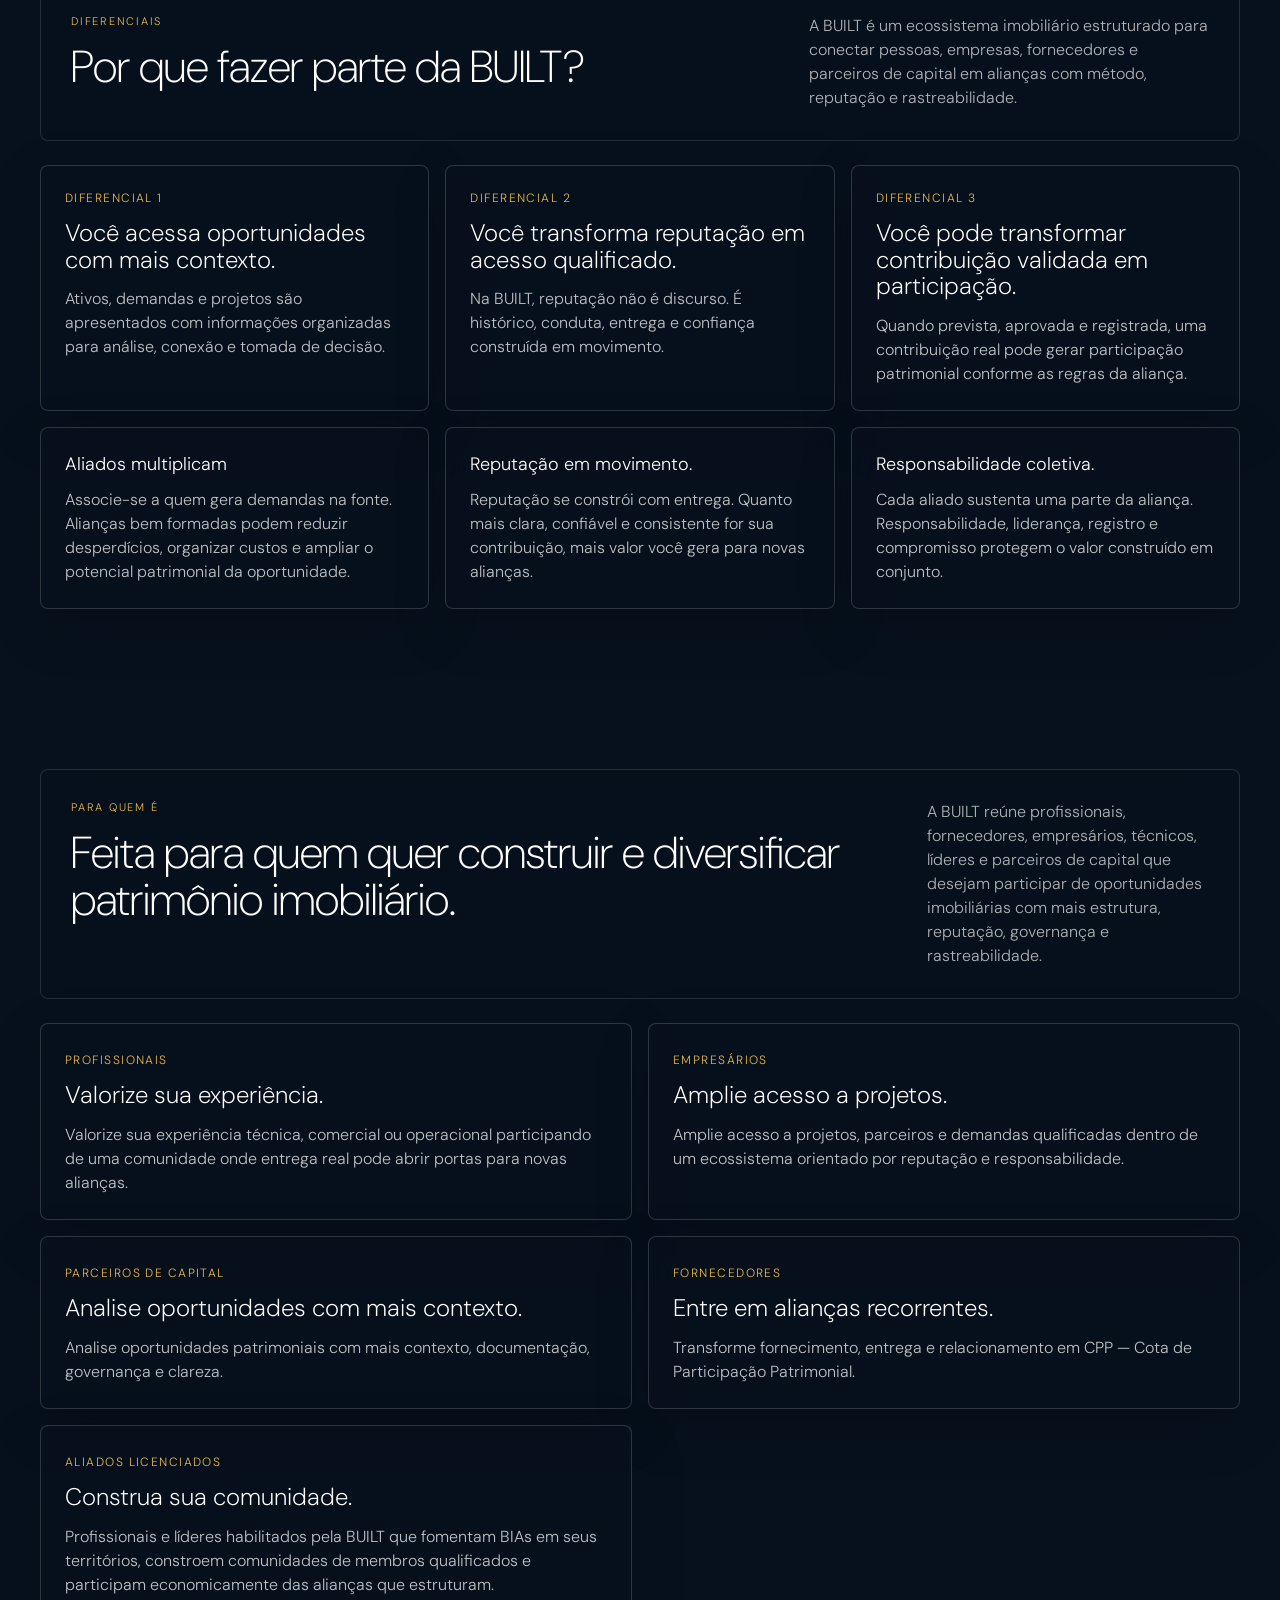
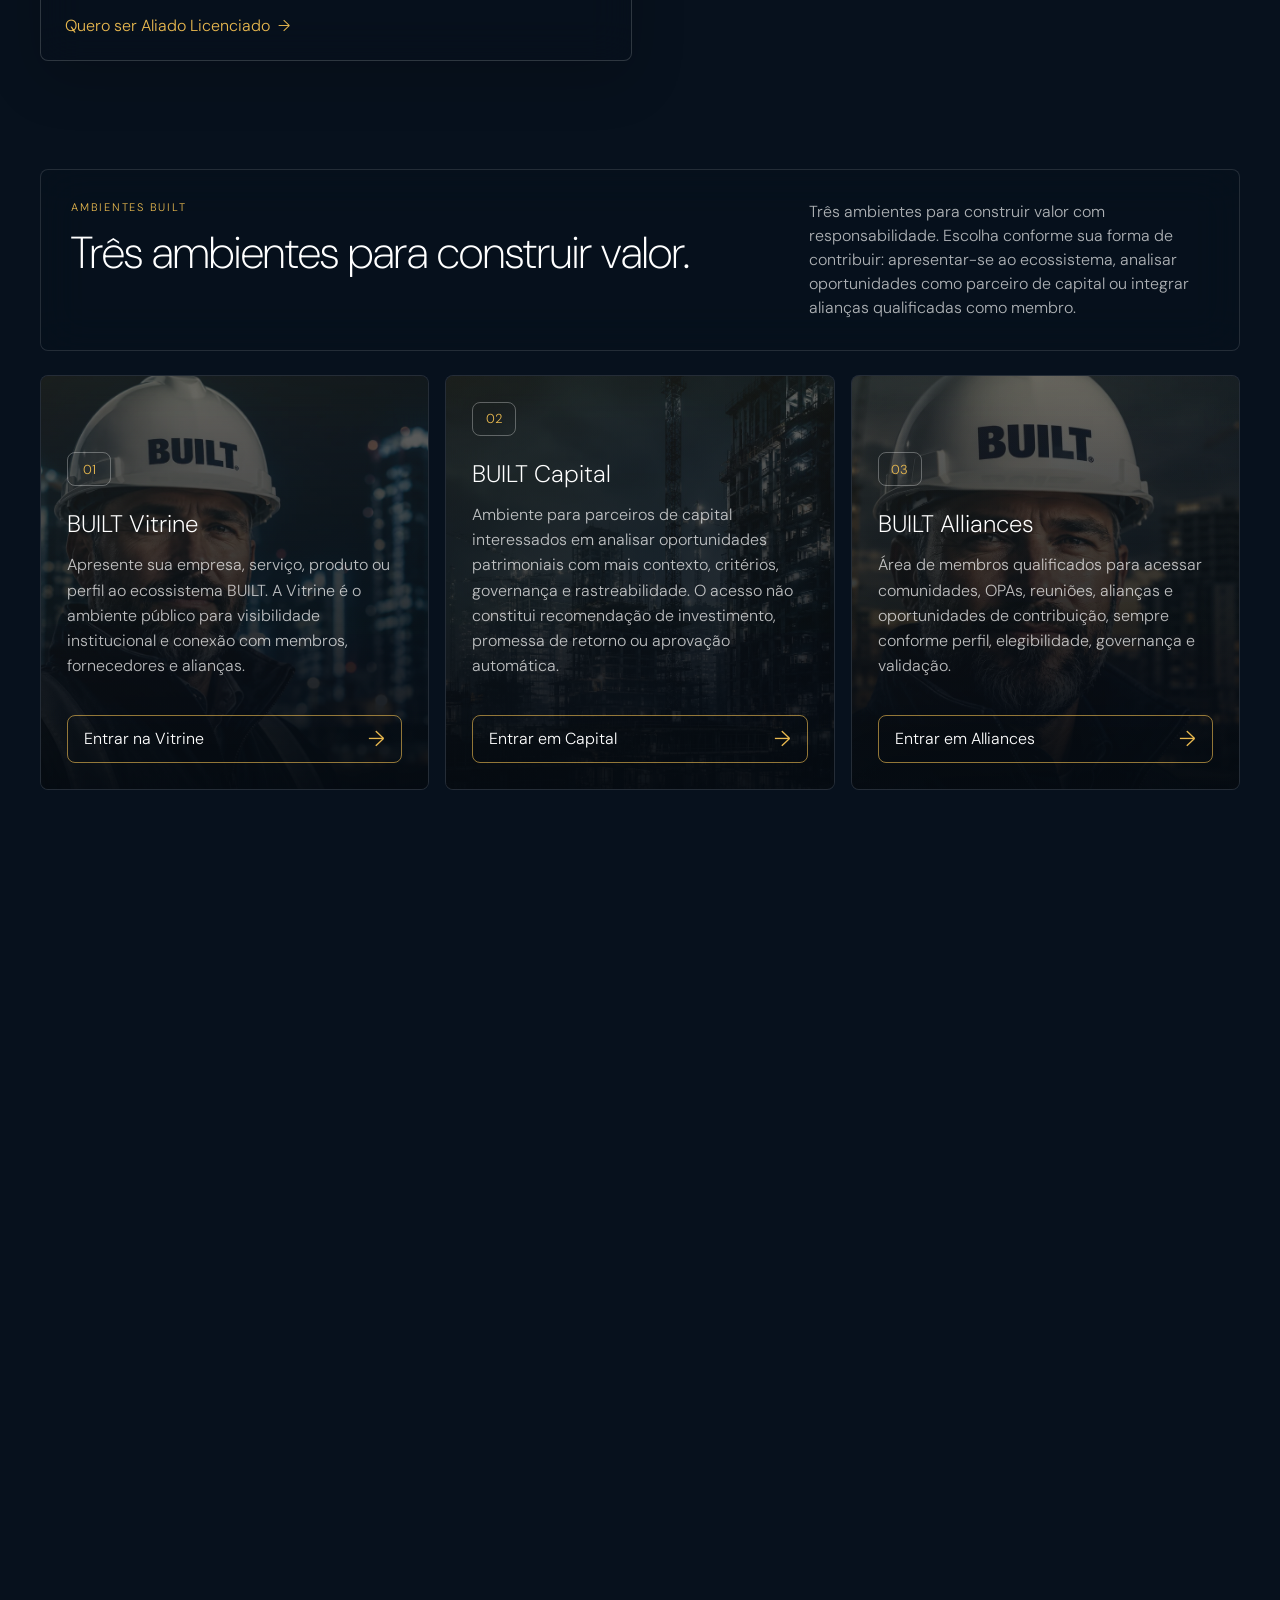
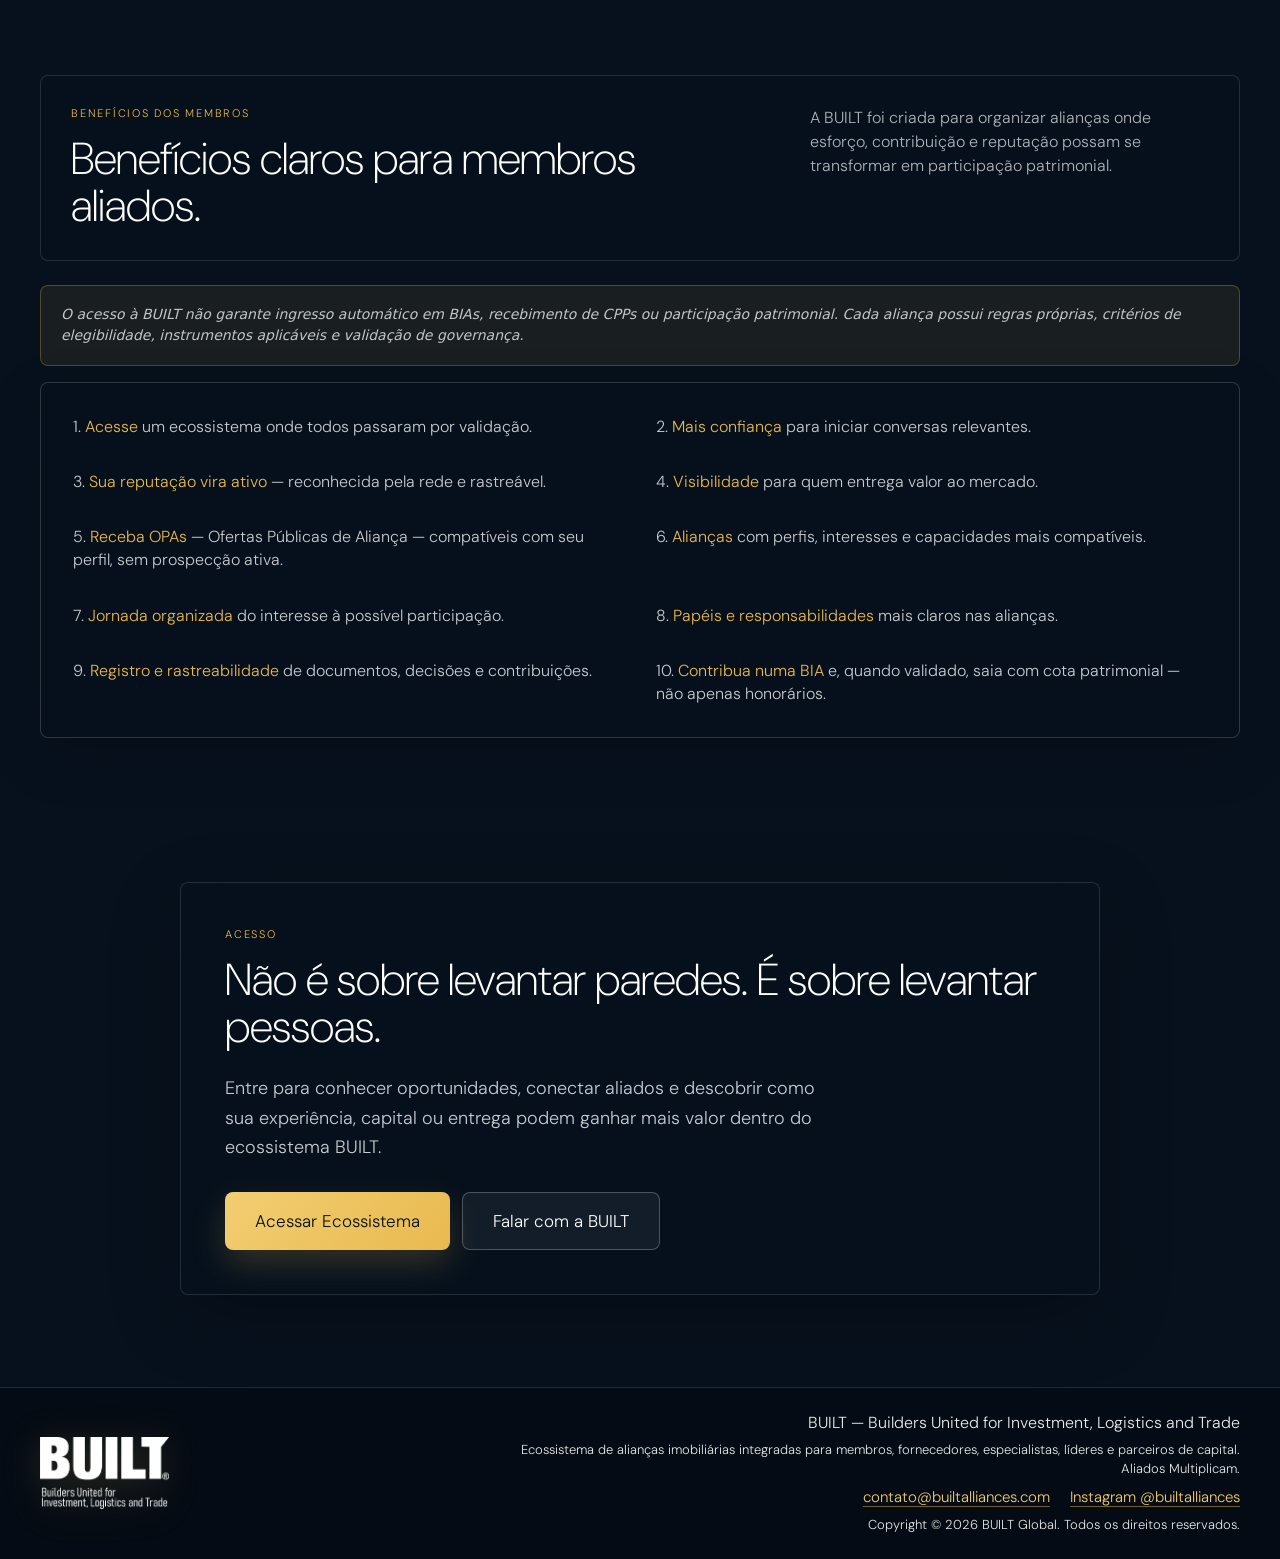
==== commit 9c2c27c7: "Add Instagram link to footer" ====
--- a/index.html
+++ b/index.html
@@ -16,7 +16,7 @@
     <link rel="preconnect" href="https://fonts.googleapis.com">
     <link rel="preconnect" href="https://fonts.gstatic.com" crossorigin>
     <link href="https://fonts.googleapis.com/css2?family=DM+Sans:opsz,wght@9..40,200..900&display=swap" rel="stylesheet">
-    <link rel="stylesheet" href="/styles.css?v=20260805-contact">
+    <link rel="stylesheet" href="/styles.css?v=20260817-instagram">
   </head>
   <body>
     <header class="site-header" data-header>
@@ -343,7 +343,10 @@
       <div class="footer-copy">
         <strong>BUILT — Builders United for Investment, Logistics and Trade</strong>
         <span>Ecossistema de alianças imobiliárias integradas para membros, fornecedores, especialistas, líderes e parceiros de capital. Aliados Multiplicam.</span>
-        <a class="footer-contact" href="mailto:contato@builtalliances.com">contato@builtalliances.com</a>
+        <div class="footer-links">
+          <a class="footer-contact" href="mailto:contato@builtalliances.com">contato@builtalliances.com</a>
+          <a class="footer-contact" href="https://www.instagram.com/builtalliances?utm_source=qr&amp;igsh=NnBzM2lreTF2OHJ1" target="_blank" rel="noopener noreferrer">Instagram @builtalliances</a>
+        </div>
         <span>Copyright © <span data-current-year>2026</span> BUILT Global. Todos os direitos reservados.</span>
       </div>
     </footer>
--- a/styles.css
+++ b/styles.css
@@ -862,6 +862,13 @@
   line-height: 1.45;
 }
 
+.footer-links {
+  display: flex;
+  flex-wrap: wrap;
+  justify-content: flex-end;
+  gap: 8px 20px;
+}
+
 .footer-contact {
   justify-self: end;
   color: var(--gold-soft);
@@ -1046,6 +1053,10 @@
   .footer-contact {
     justify-self: start;
   }
+
+  .footer-links {
+    justify-content: flex-start;
+  }
 }
 
 @media (max-width: 520px) {
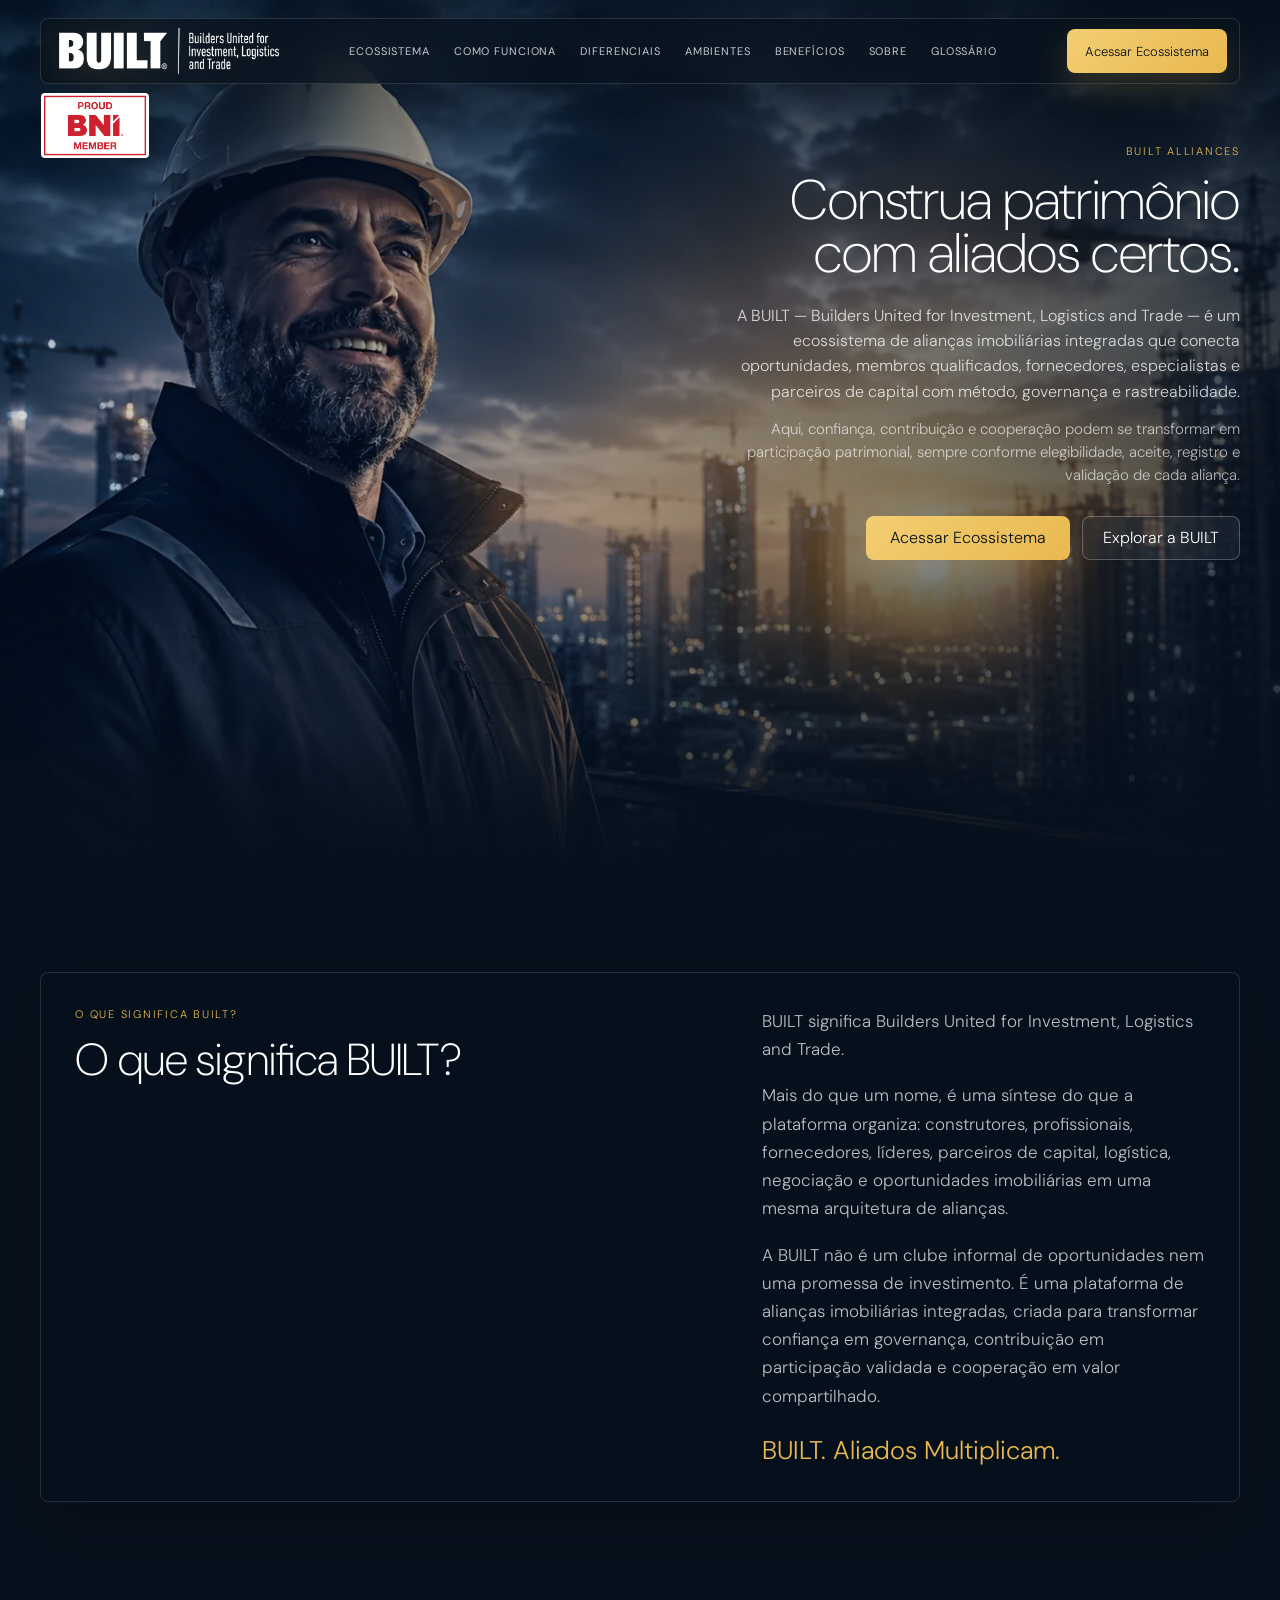
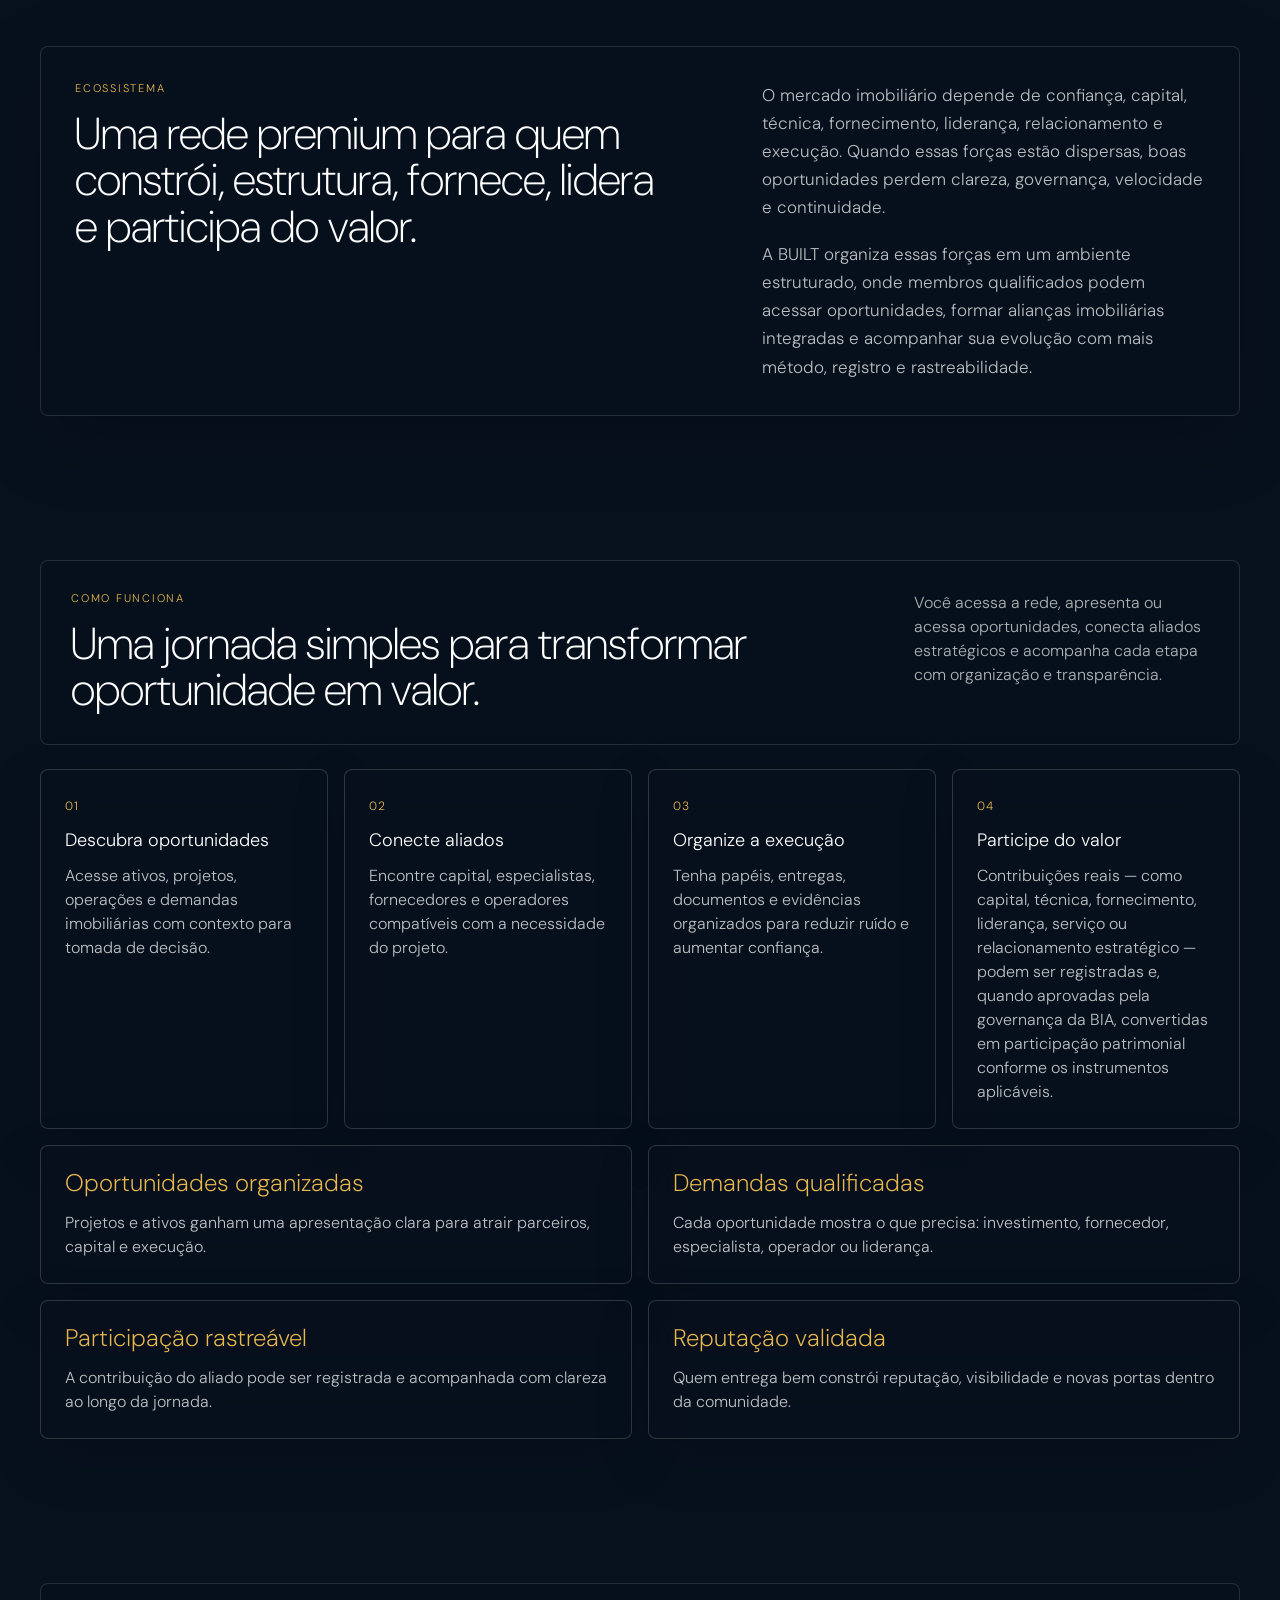
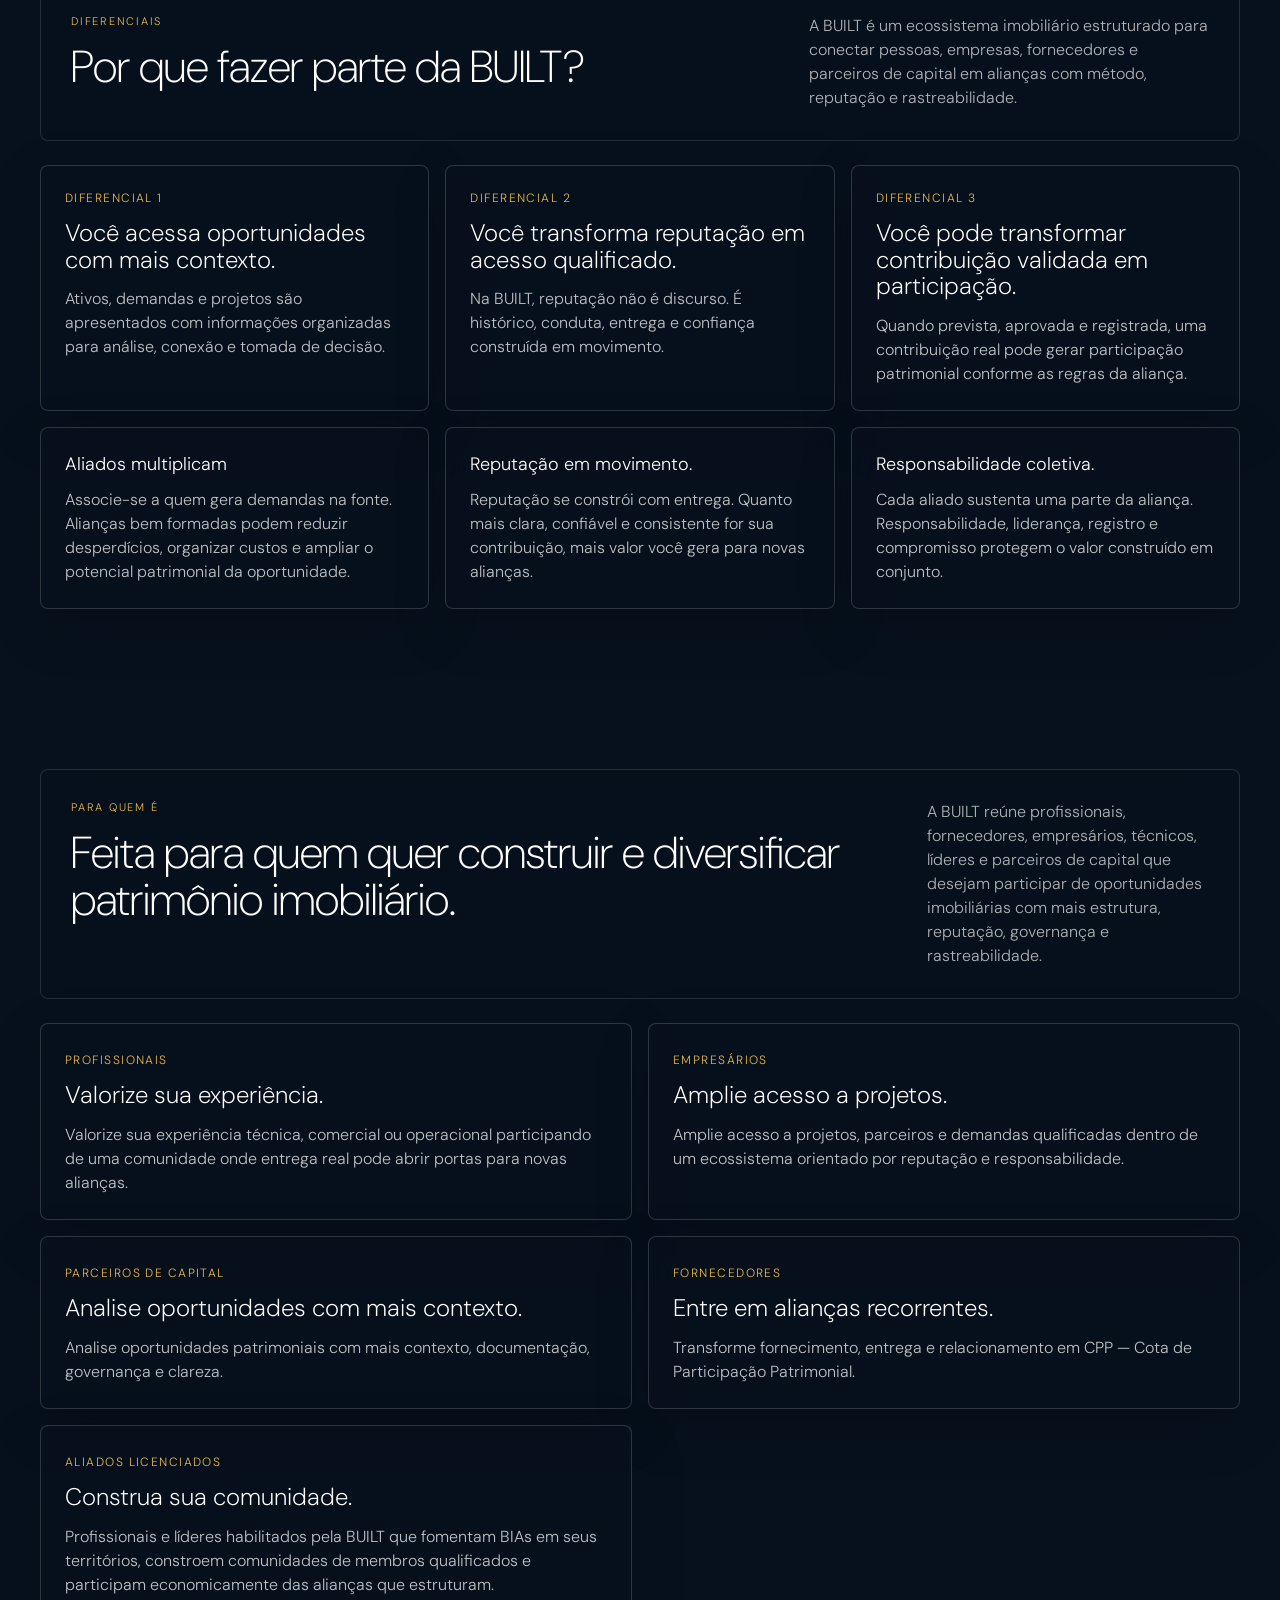
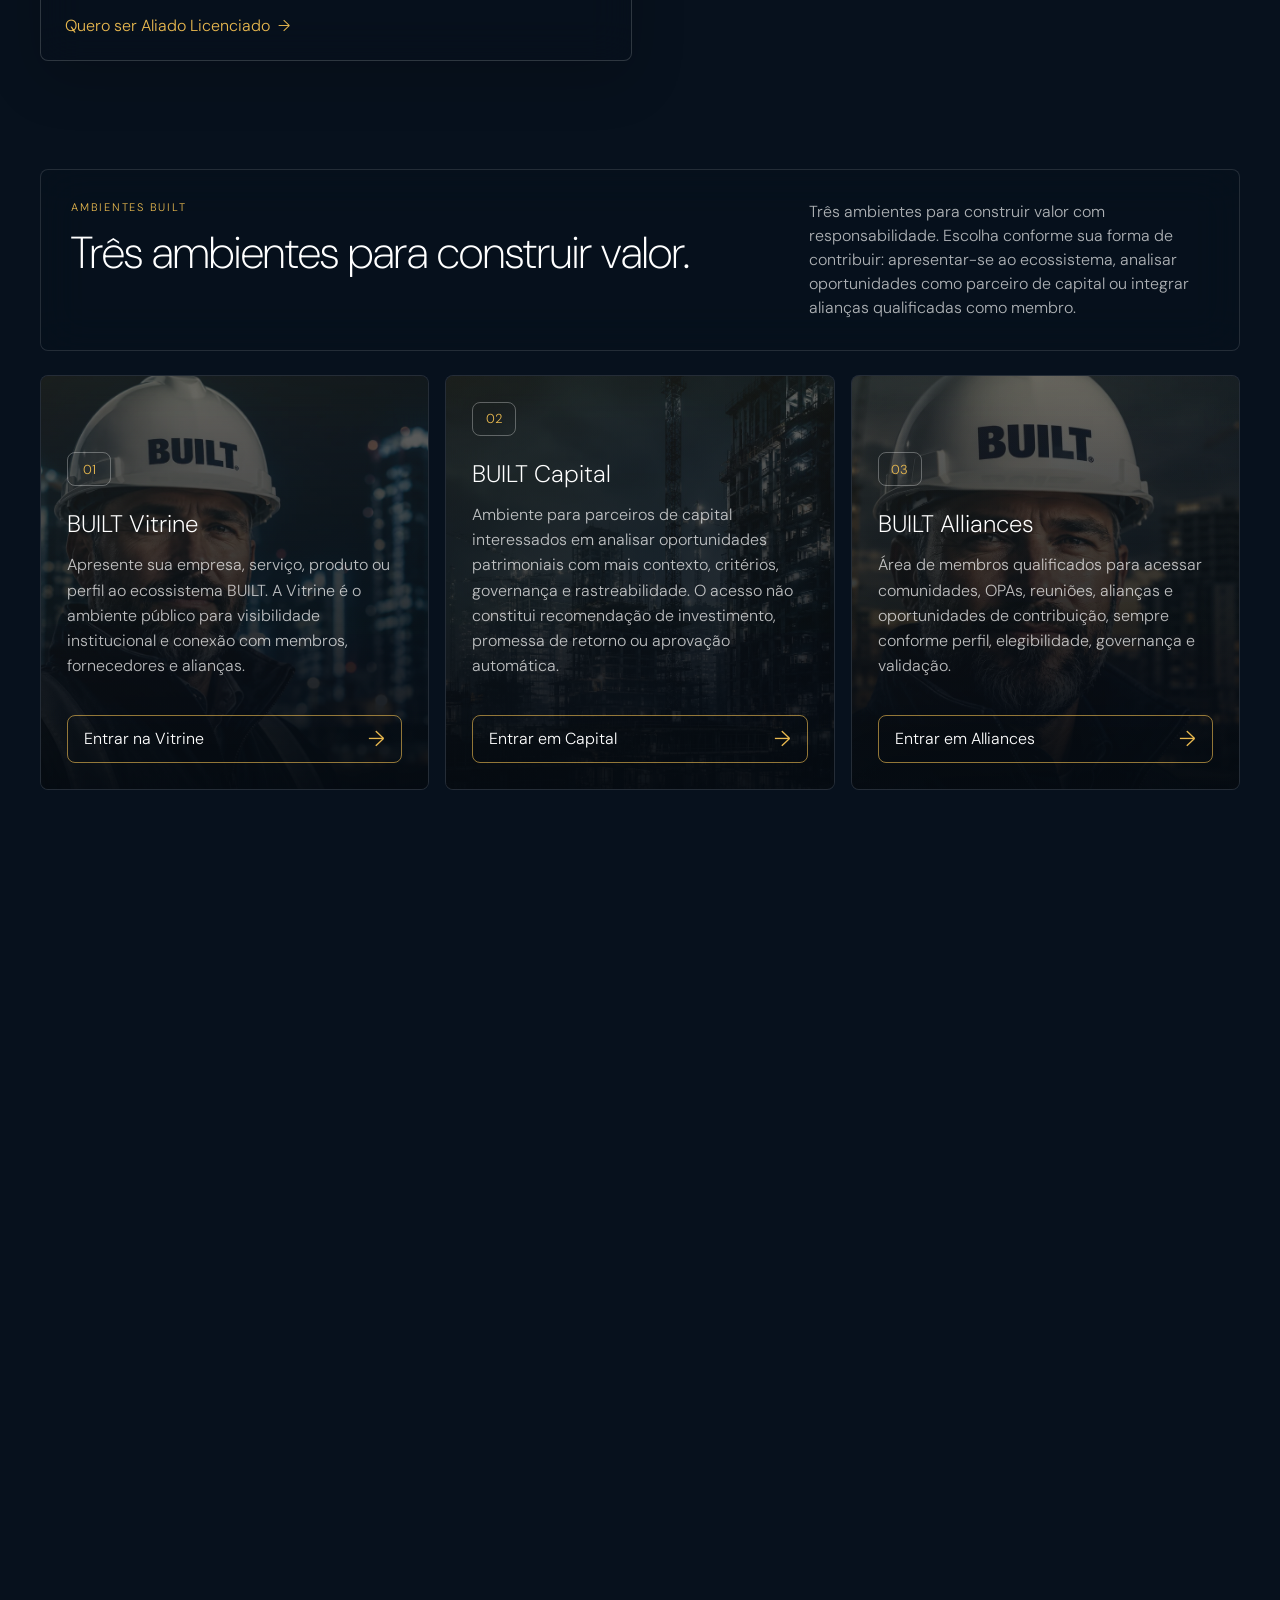
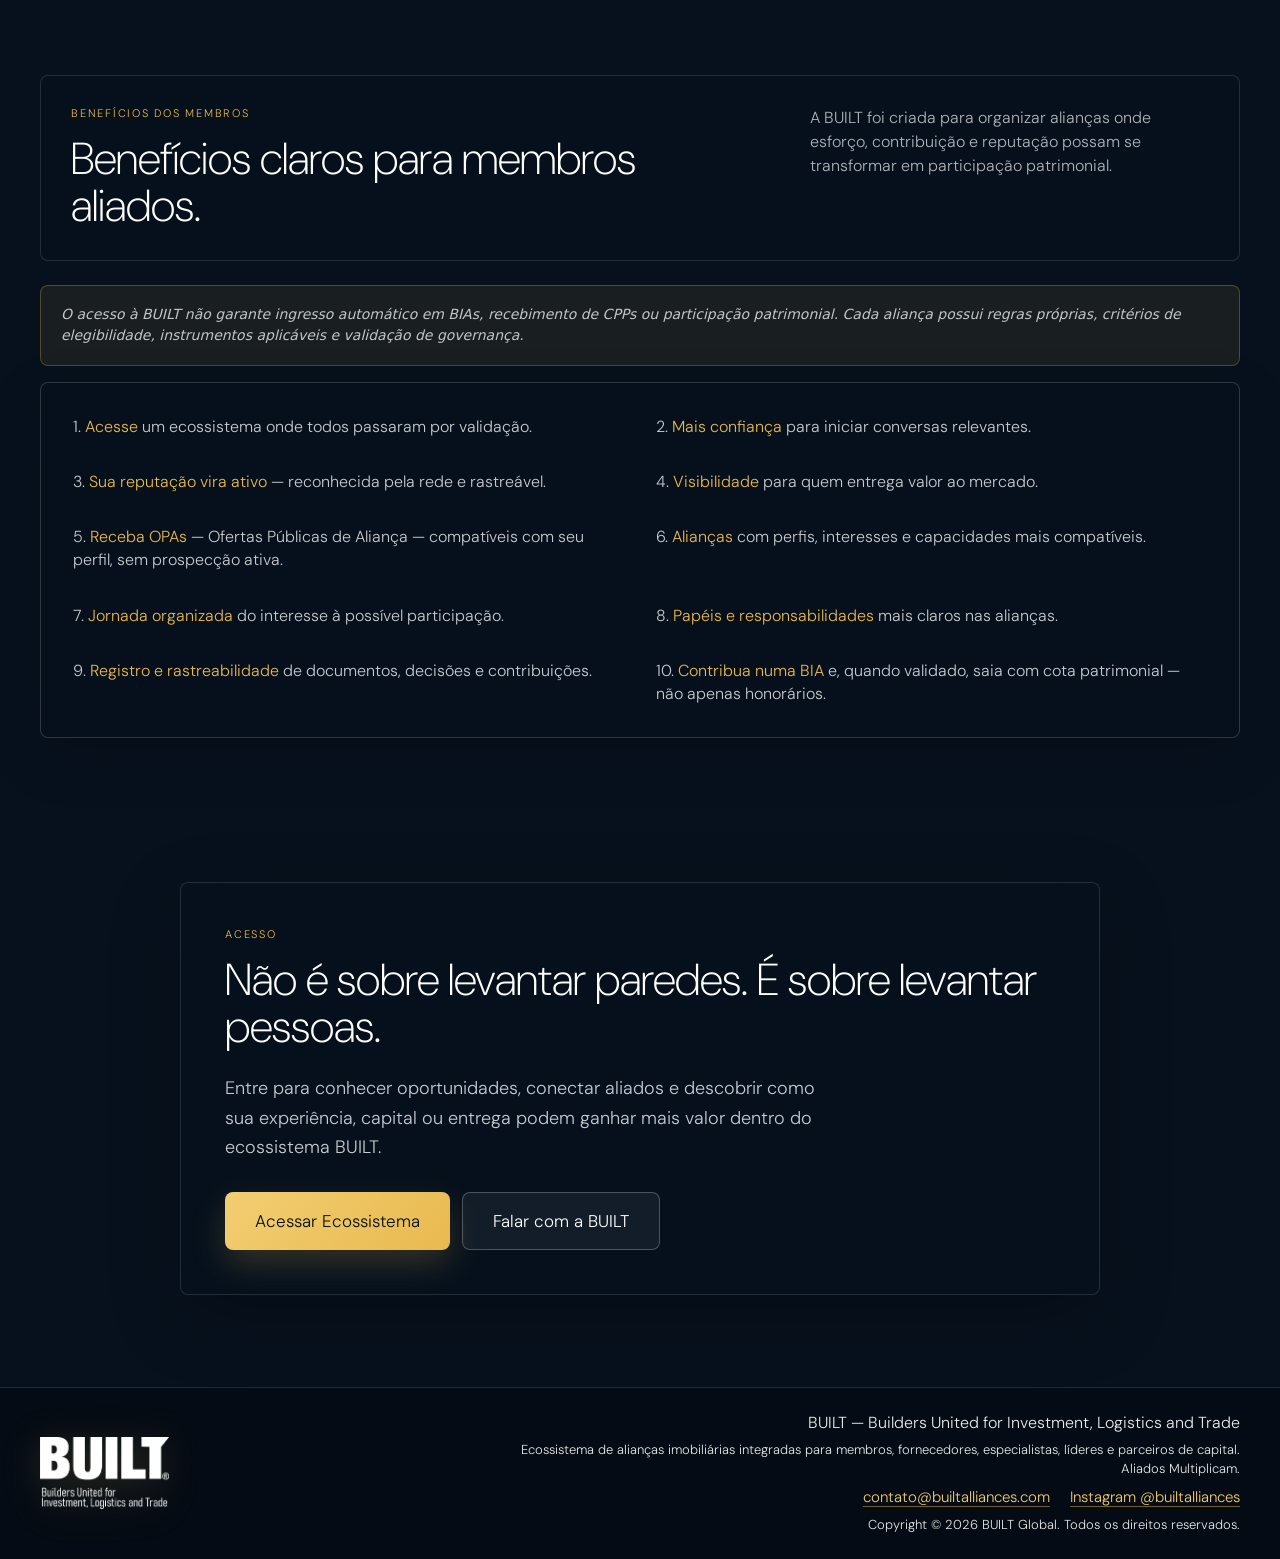
==== commit 8e92e44e: "Add fixed BNI Proud Member badge across site" ====
--- a/index.html
+++ b/index.html
@@ -16,7 +16,7 @@
     <link rel="preconnect" href="https://fonts.googleapis.com">
     <link rel="preconnect" href="https://fonts.gstatic.com" crossorigin>
     <link href="https://fonts.googleapis.com/css2?family=DM+Sans:opsz,wght@9..40,200..900&display=swap" rel="stylesheet">
-    <link rel="stylesheet" href="/styles.css?v=20260817-instagram">
+    <link rel="stylesheet" href="/styles.css?v=20261029-bni">
   </head>
   <body>
     <header class="site-header" data-header>
@@ -40,6 +40,7 @@
       </nav>
 
       <a class="header-cta" href="https://app.builtalliances.com/">Acessar Ecossistema</a>
+      <img class="bni-badge" src="/assets/images/bni-badge.png" alt="BNI Proud Member" width="750" height="450">
     </header>
 
     <main>
--- a/styles.css
+++ b/styles.css
@@ -1095,3 +1095,22 @@
   }
 
 }
+
+/* Membership seal follows the fixed header without crowding navigation. */
+.bni-badge {
+  position: absolute;
+  top: calc(100% + 10px);
+  left: 0;
+  display: block;
+  width: 108px;
+  height: auto;
+  border-radius: 4px;
+  box-shadow: 0 6px 20px rgba(0, 0, 0, 0.2);
+}
+
+@media (max-width: 900px) {
+  .bni-badge {
+    width: 78px;
+    top: calc(100% + 8px);
+  }
+}
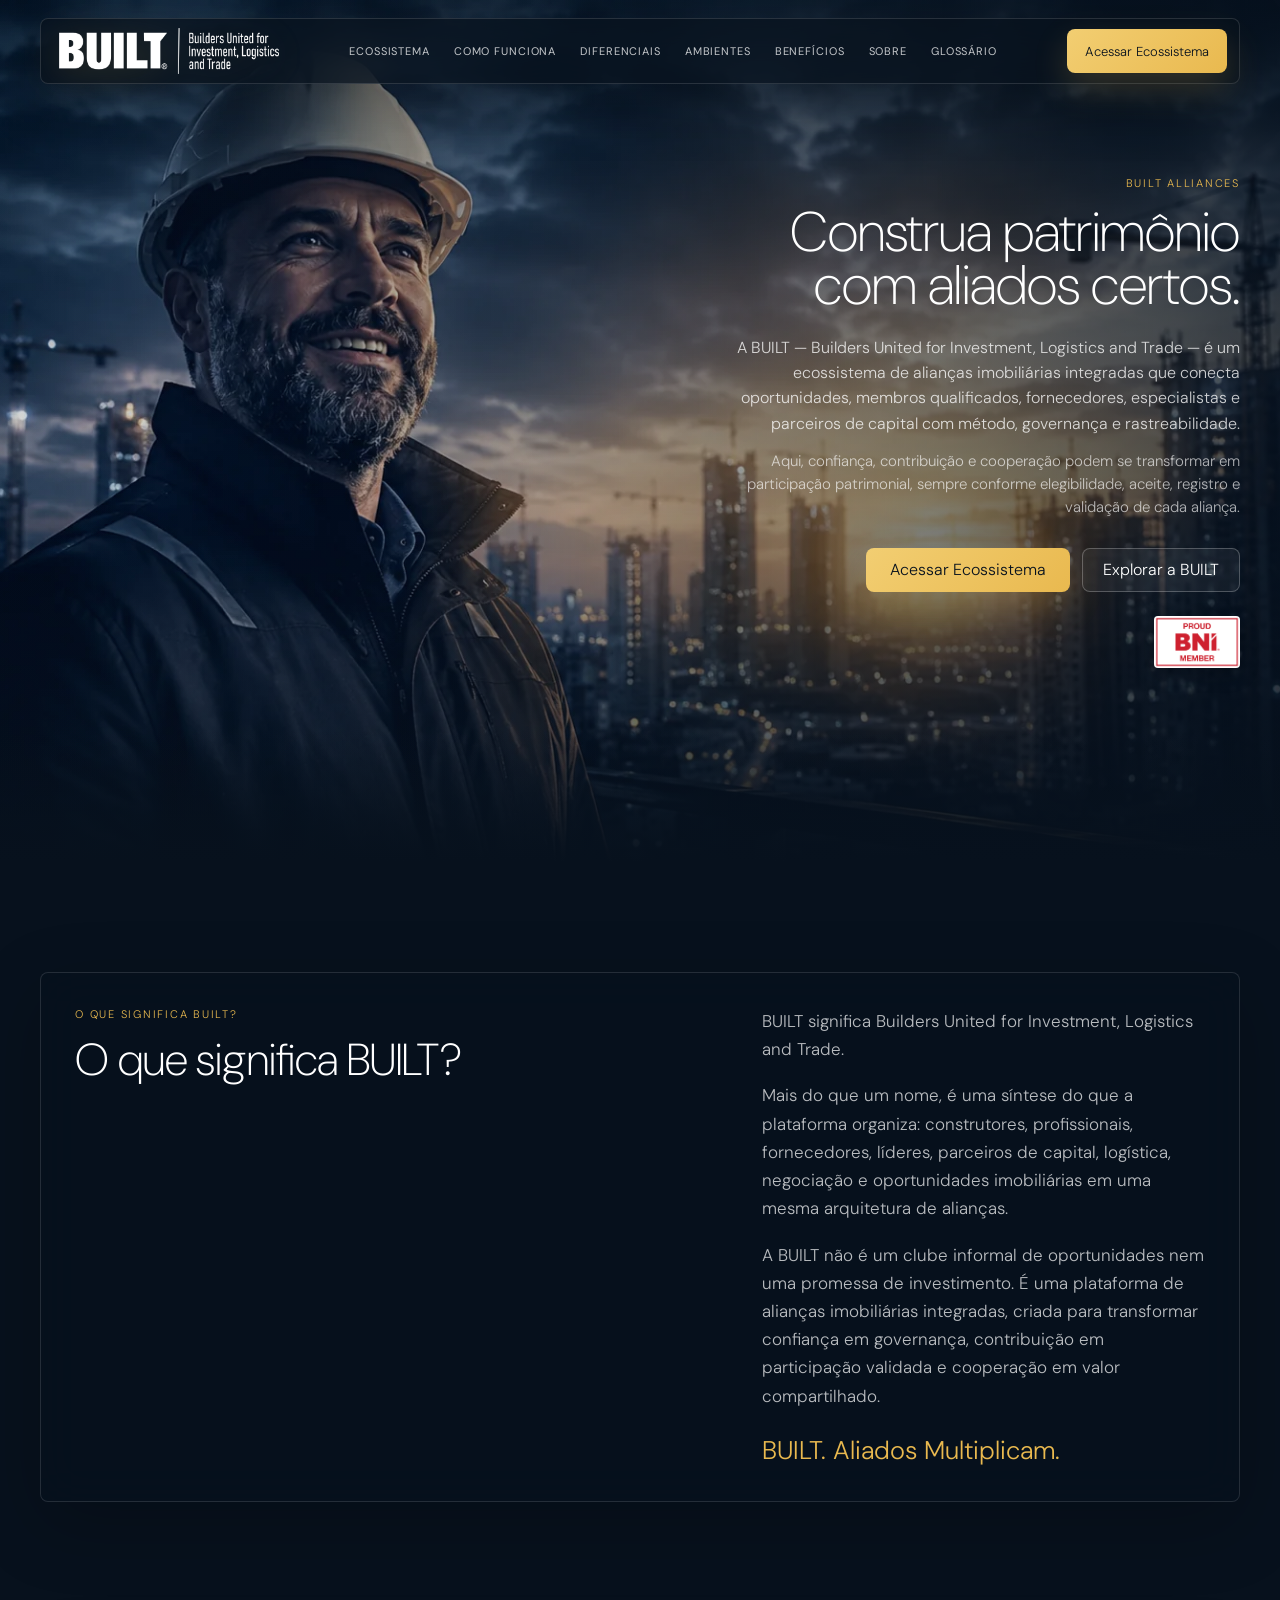
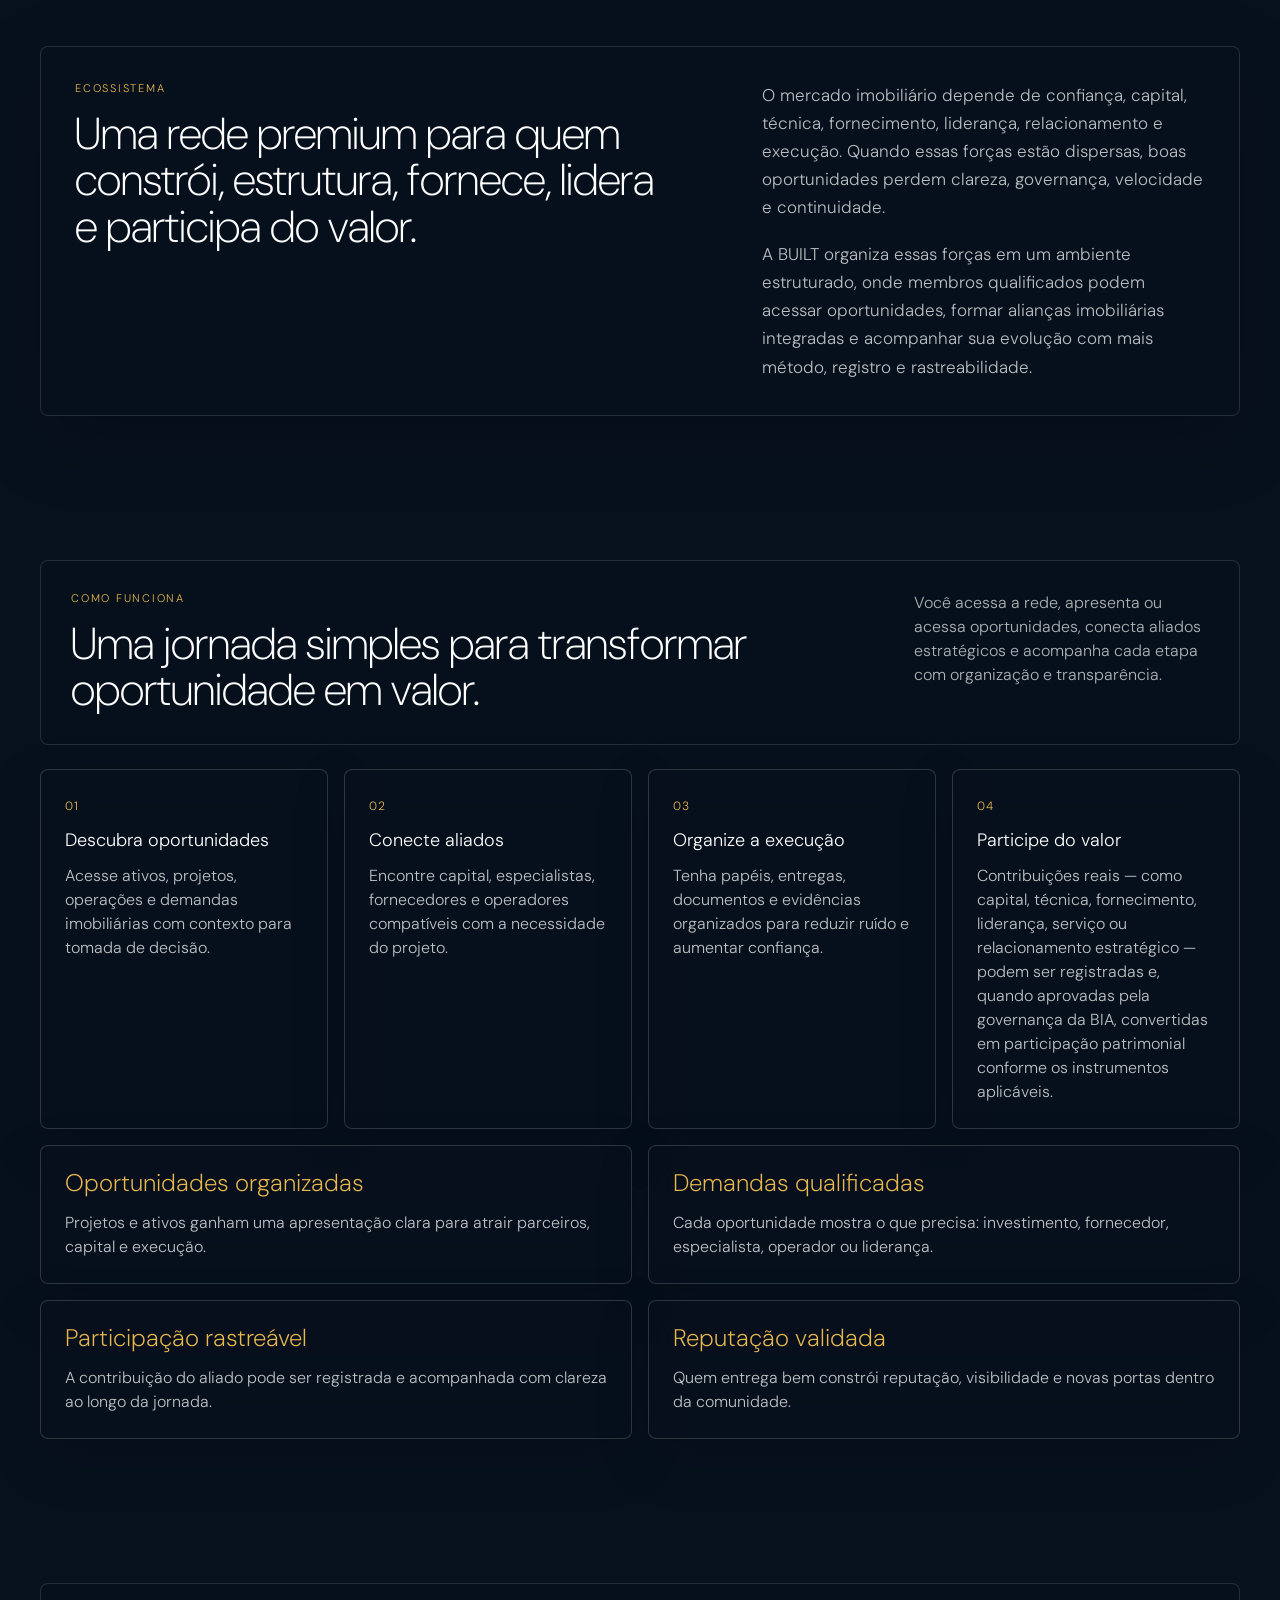
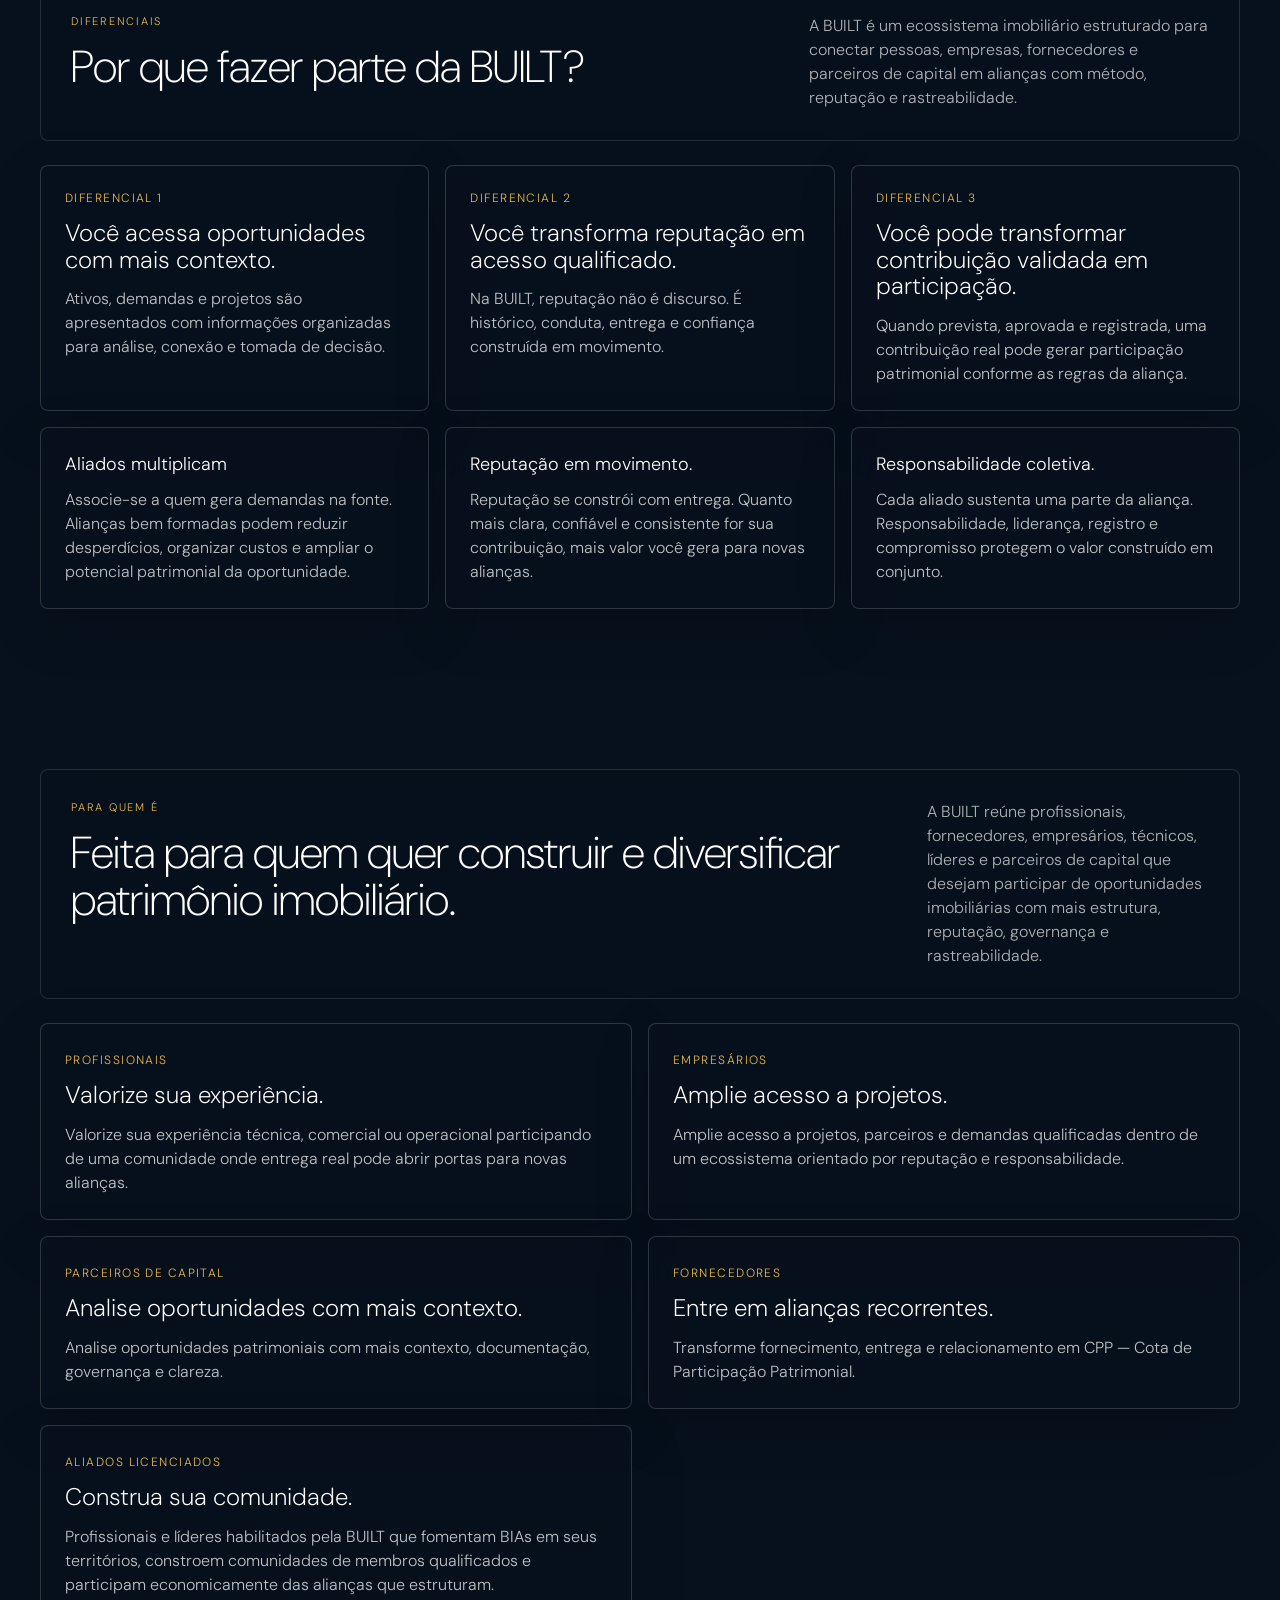
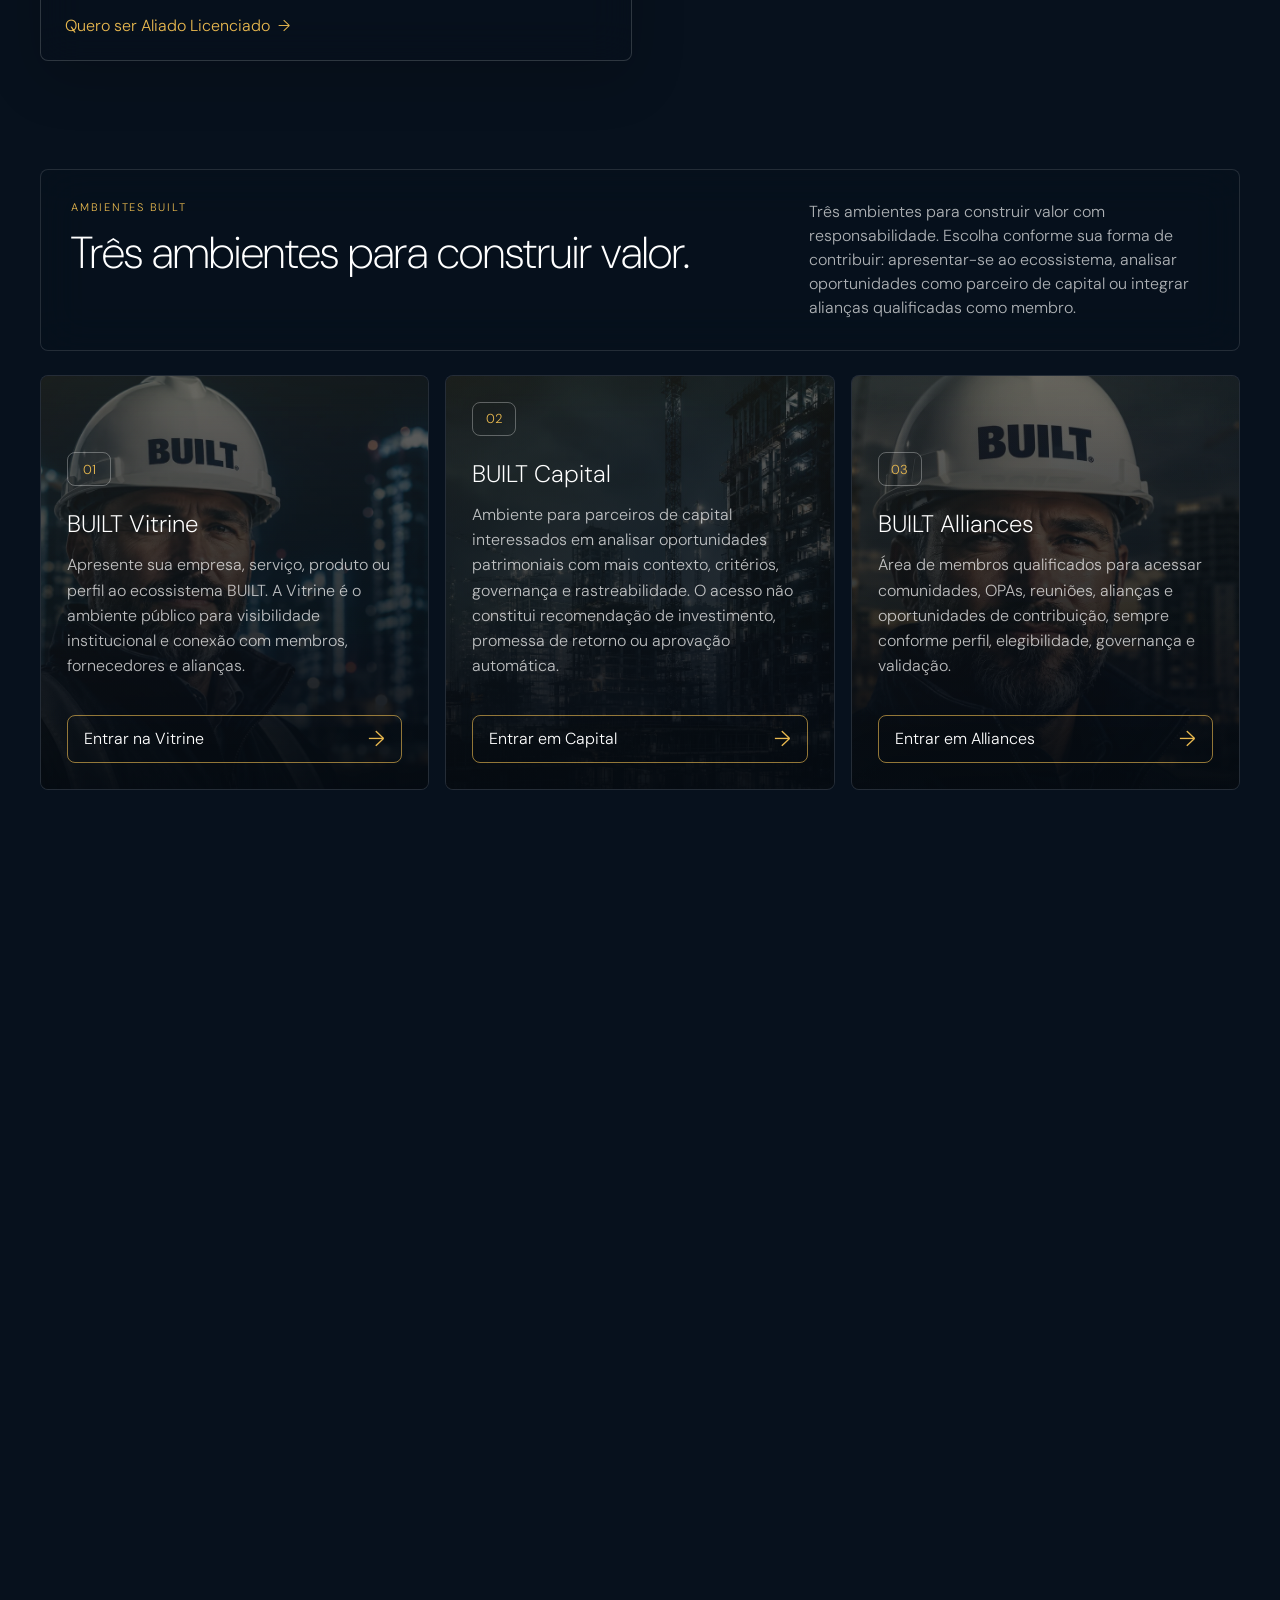
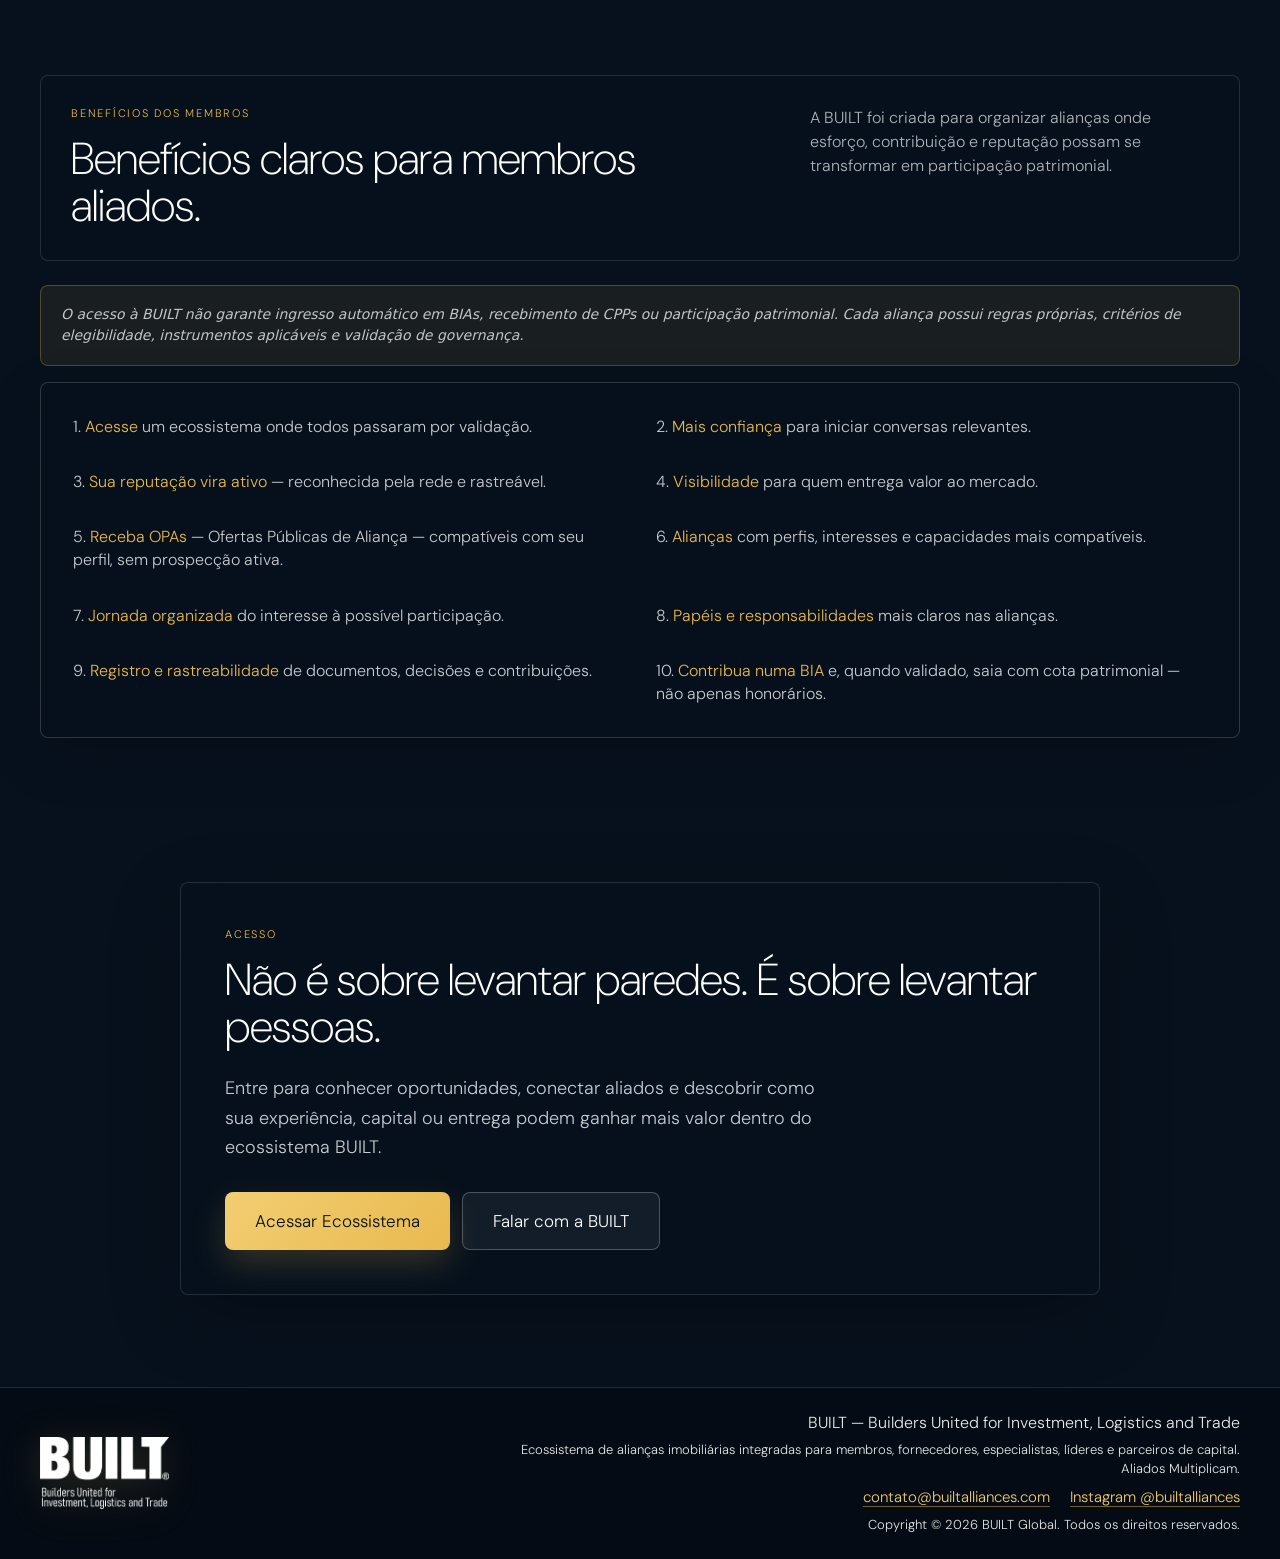
==== commit be7283a2: "Refine BNI badge size and move home badge below hero actions" ====
--- a/index.html
+++ b/index.html
@@ -16,7 +16,7 @@
     <link rel="preconnect" href="https://fonts.googleapis.com">
     <link rel="preconnect" href="https://fonts.gstatic.com" crossorigin>
     <link href="https://fonts.googleapis.com/css2?family=DM+Sans:opsz,wght@9..40,200..900&display=swap" rel="stylesheet">
-    <link rel="stylesheet" href="/styles.css?v=20261029-bni">
+    <link rel="stylesheet" href="/styles.css?v=20261110-bni-hero">
   </head>
   <body>
     <header class="site-header" data-header>
@@ -40,7 +40,6 @@
       </nav>
 
       <a class="header-cta" href="https://app.builtalliances.com/">Acessar Ecossistema</a>
-      <img class="bni-badge" src="/assets/images/bni-badge.png" alt="BNI Proud Member" width="750" height="450">
     </header>
 
     <main>
@@ -59,6 +58,7 @@
             <a class="primary-button" href="https://app.builtalliances.com/">Acessar Ecossistema</a>
             <a class="secondary-button" href="#ecossistema">Explorar a BUILT</a>
           </div>
+          <img class="bni-badge bni-badge--hero" src="/assets/images/bni-badge.png" alt="BNI Proud Member" width="750" height="450">
         </div>
       </section>
 
--- a/styles.css
+++ b/styles.css
@@ -274,7 +274,7 @@
   z-index: 2;
   justify-self: end;
   width: min(560px, 100%);
-  margin-top: clamp(142px, 16vh, 180px);
+  margin-top: clamp(174px, calc(16vh + 32px), 212px);
   padding: 0;
   border: 0;
   border-radius: 0;
@@ -379,7 +379,7 @@
 
   .hero-content {
     width: 610px;
-    margin-top: 170px;
+    margin-top: 202px;
   }
 }
 
@@ -967,7 +967,7 @@
     min-height: 760px;
     align-items: end;
     grid-template-columns: minmax(0, 1fr);
-    padding: 104px 20px 40px;
+    padding: 144px 20px 40px;
     background:
       linear-gradient(0deg, rgba(5, 11, 19, 0.92) 0%, rgba(5, 11, 19, 0.56) 54%, rgba(5, 11, 19, 0.42) 100%),
       url("assets/images/built-10.webp") 31% center / cover no-repeat;
@@ -1100,9 +1100,9 @@
 .bni-badge {
   position: absolute;
   top: calc(100% + 10px);
-  left: 0;
+  right: 0;
   display: block;
-  width: 108px;
+  width: 86.4px;
   height: auto;
   border-radius: 4px;
   box-shadow: 0 6px 20px rgba(0, 0, 0, 0.2);
@@ -1110,7 +1110,12 @@
 
 @media (max-width: 900px) {
   .bni-badge {
-    width: 78px;
+    width: 62.4px;
     top: calc(100% + 8px);
   }
 }
+
+.bni-badge--hero {
+  position: static;
+  margin: 24px 0 0 auto;
+}
